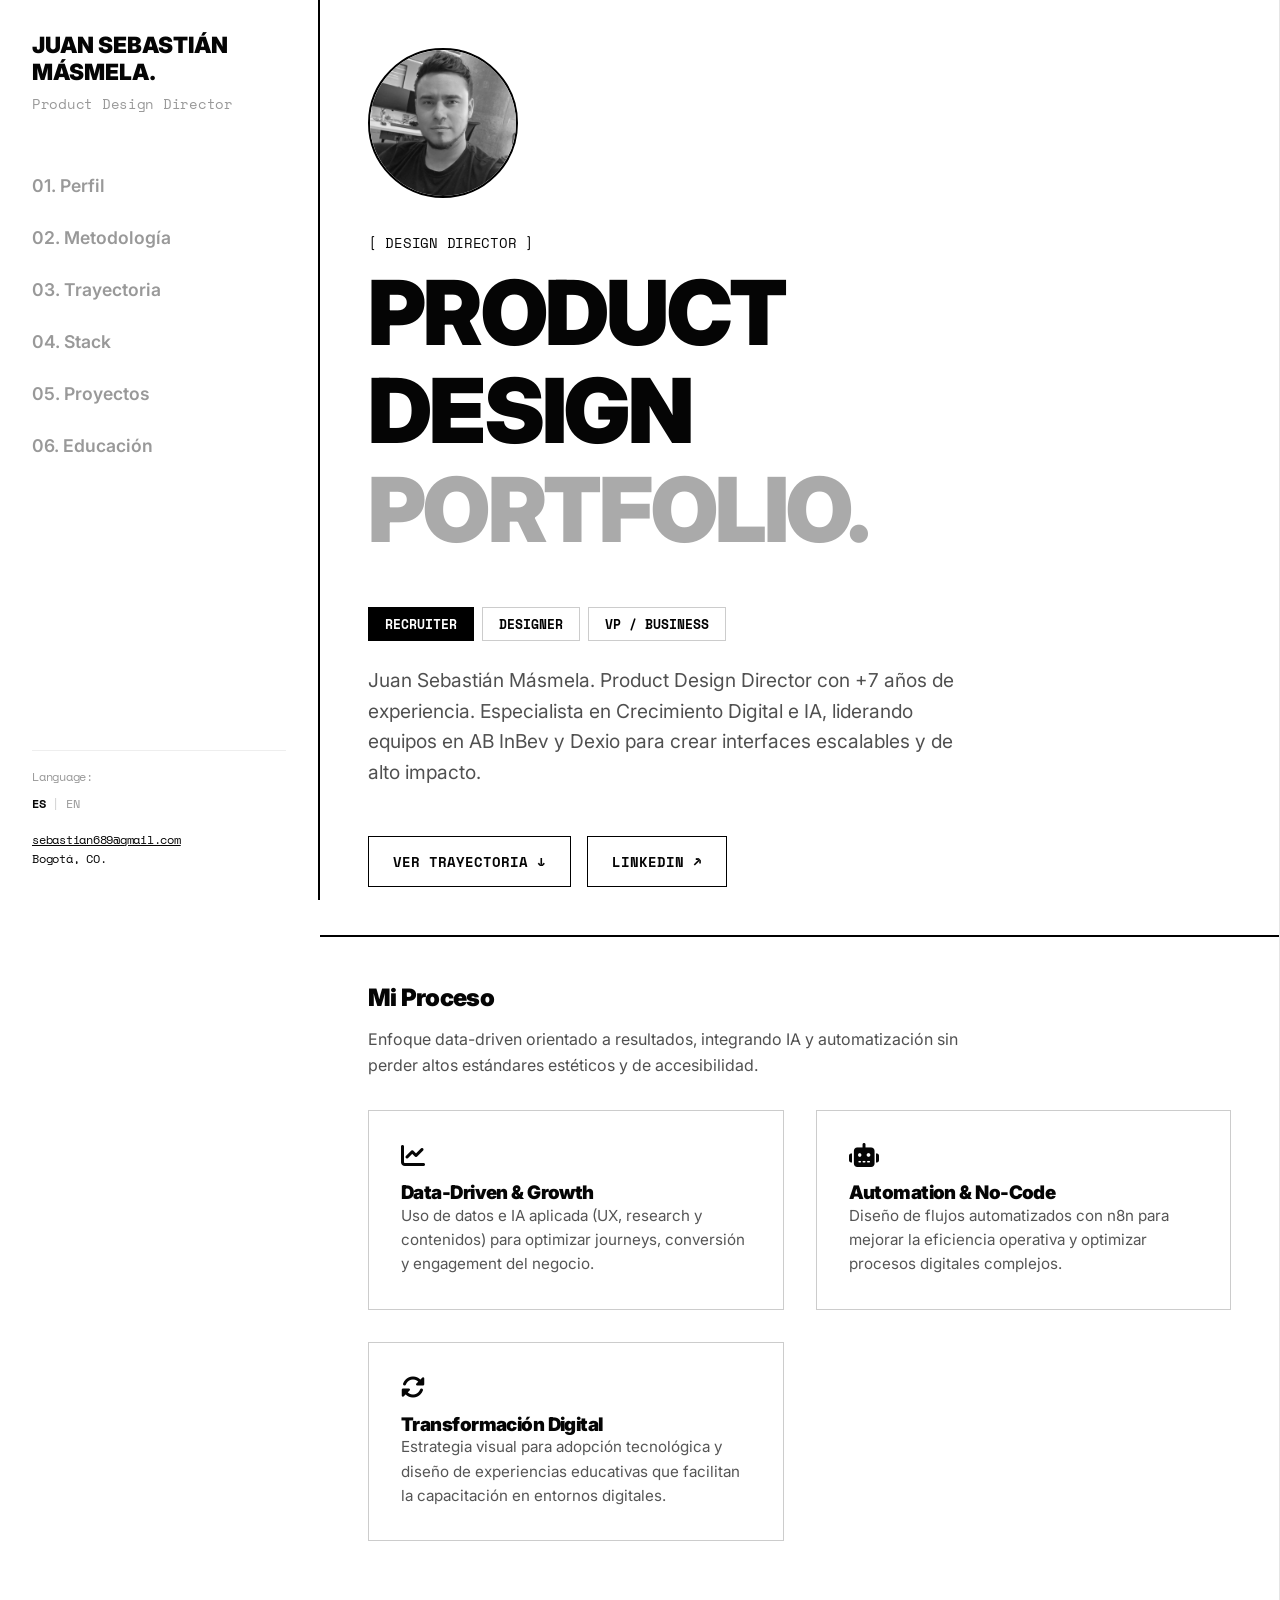
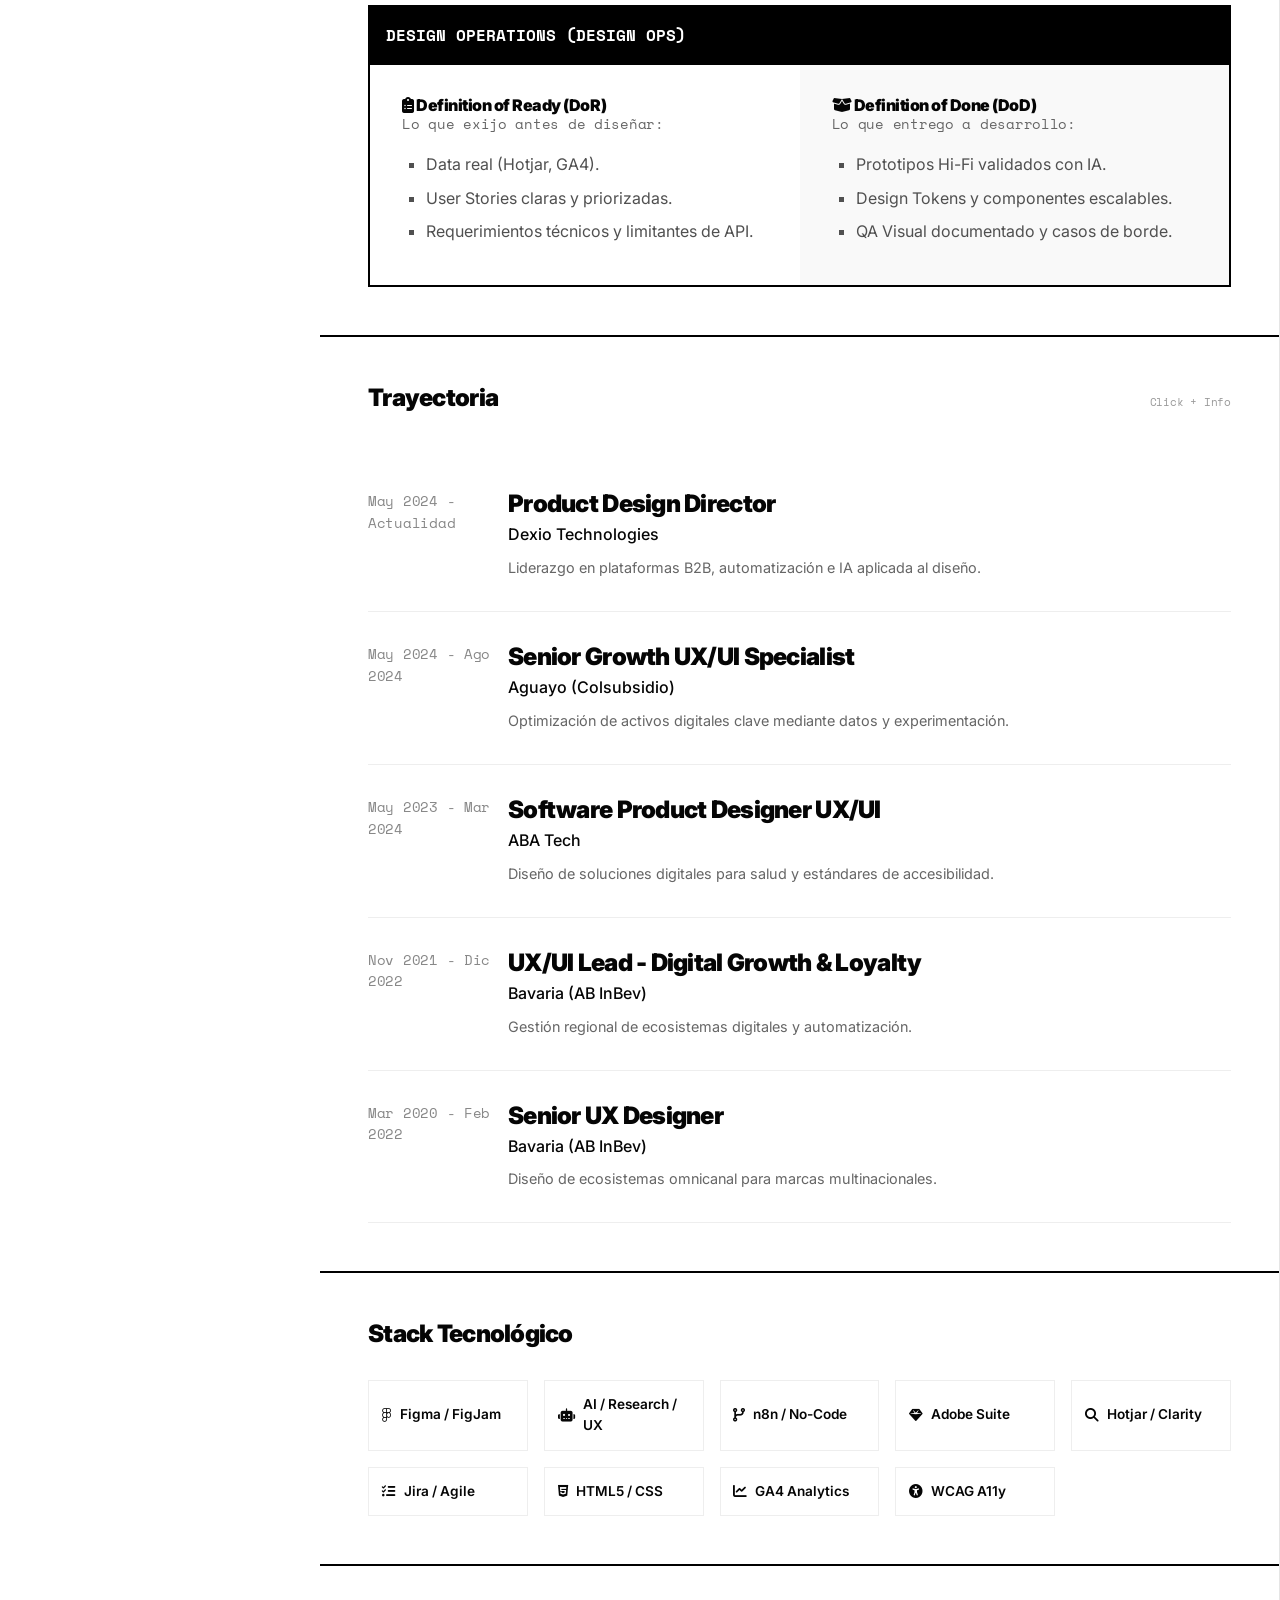
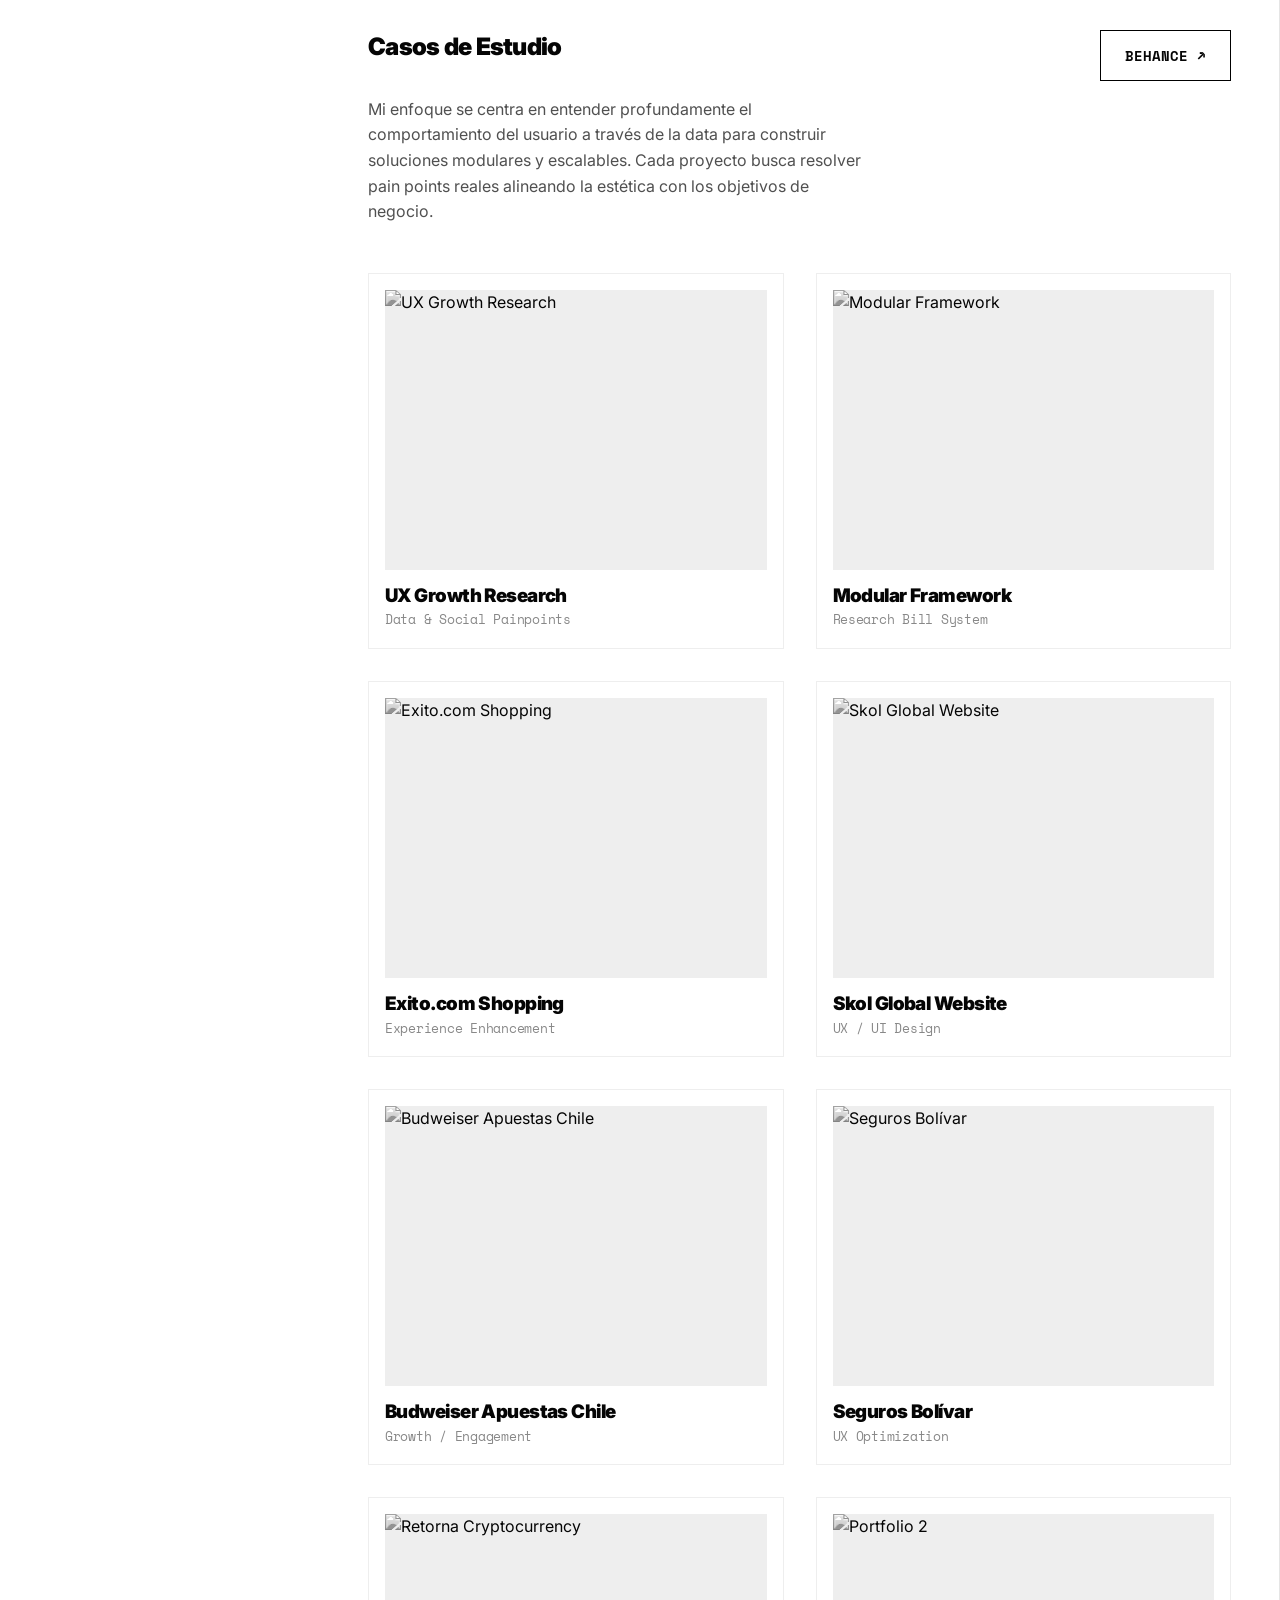
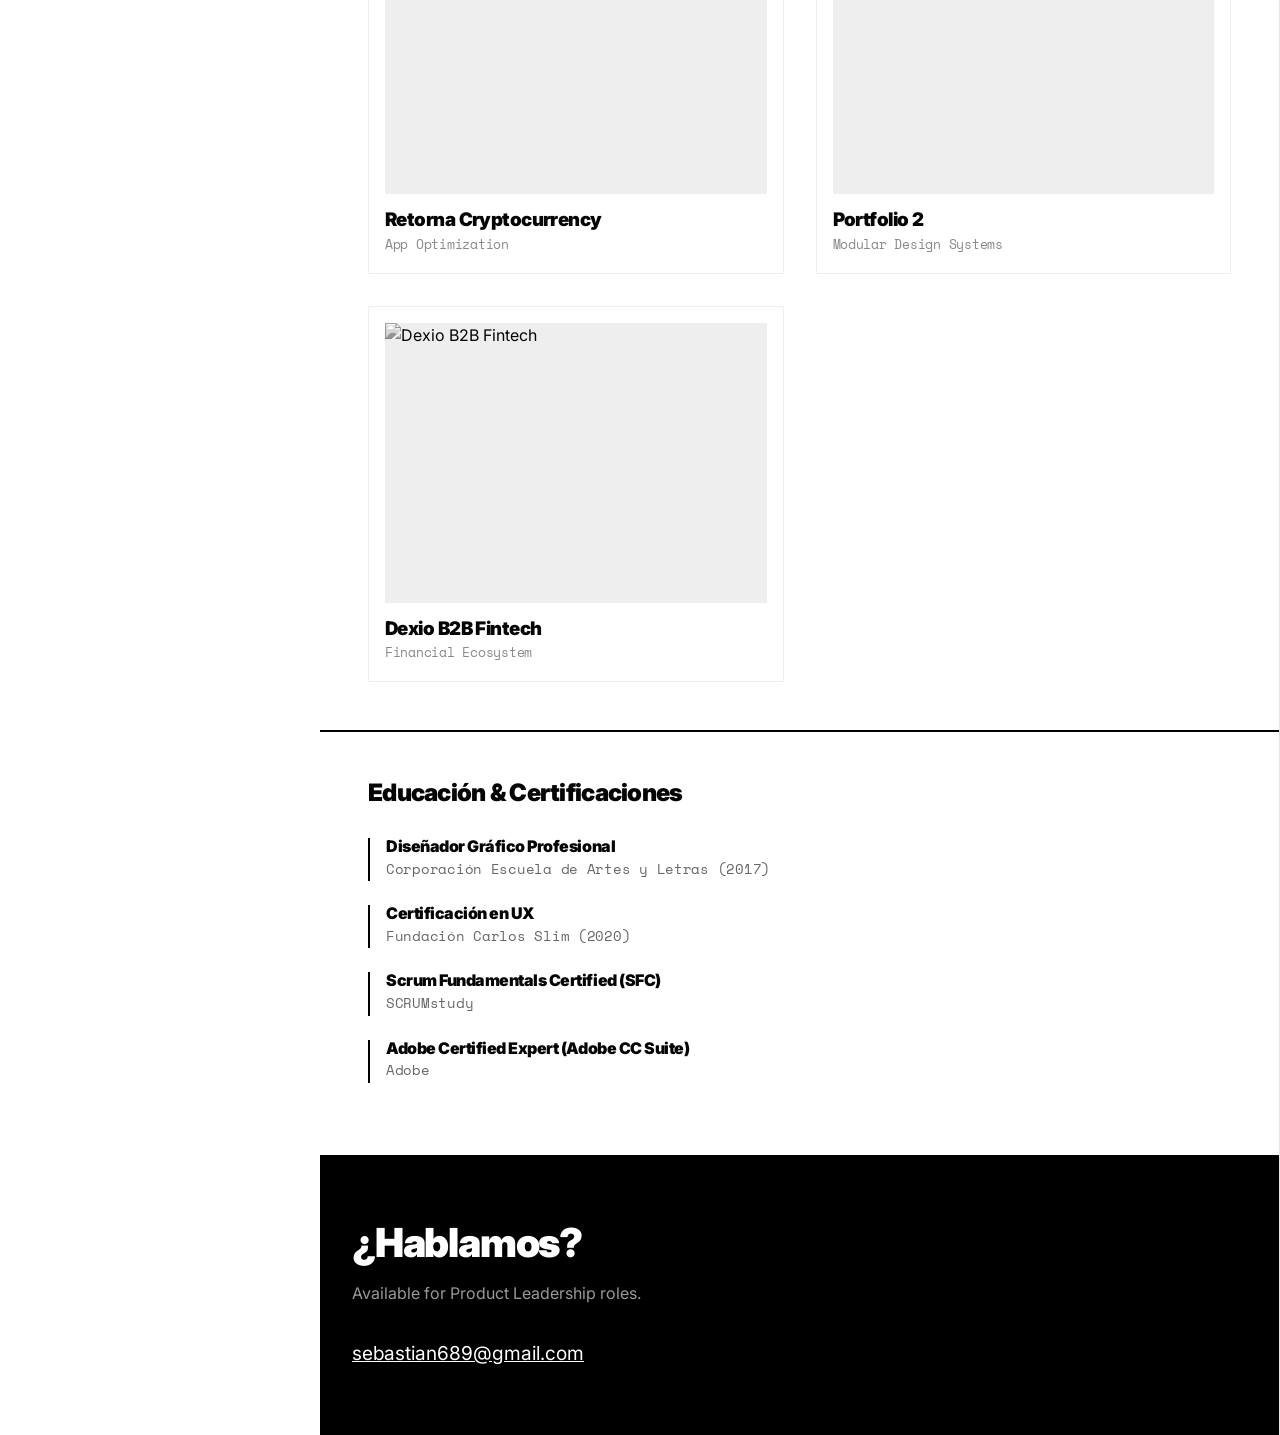
==== index.html @ 97e2de6c "Rename project 'AB InBev Global' to 'Portfolio 2'" ====
<!DOCTYPE html>
<html lang="es">
<head>
    <meta charset="UTF-8">
    <meta name="viewport" content="width=device-width, initial-scale=1.0">
    <title>Juan Sebastián Másmela | Product Design UX</title>
    <link href="https://fonts.googleapis.com/css2?family=Inter:wght@300;400;500;600;900&family=Space+Mono:wght@400;700&display=swap" rel="stylesheet">
    <link rel="stylesheet" href="https://cdnjs.cloudflare.com/ajax/libs/font-awesome/6.4.0/css/all.min.css">
    <style>
        /* =========================================
           DESIGN SYSTEM (SWISS / BRUTALIST)
           ========================================= */
        :root {
            --bg: #FFFFFF;
            --ink: #050505;
            --ink-light: #505050;
            --ink-muted: #999999;
            --border: 1px solid #E5E5E5;
            --border-heavy: 2px solid #000000;
            --highlight: #0000FF;
            --pad: 3rem;
            --header-height-mobile: 70px;
        }

        * { margin: 0; padding: 0; box-sizing: border-box; }
        html { scroll-behavior: smooth; font-size: 16px; }
        body { 
            background: var(--bg); 
            color: var(--ink); 
            font-family: 'Inter', sans-serif; 
            line-height: 1.6;
            overflow-x: hidden;
        }

        /* TIPOGRAFÍA */
        h1, h2, h3, h4 { font-weight: 900; letter-spacing: -0.03em; line-height: 1.1; color: var(--ink); }
        .mono { font-family: 'Space Mono', monospace; font-size: 0.85rem; letter-spacing: -0.02em; }
        .txt-huge { font-size: clamp(2.5rem, 7vw, 6rem); text-transform: uppercase; margin-bottom: 2rem; word-break: break-word; }
        .txt-lead { font-size: 1.2rem; font-weight: 400; color: var(--ink-light); max-width: 50ch; }
        a { text-decoration: none; color: inherit; transition: 0.2s; }

        /* LAYOUT */
        .layout { display: grid; grid-template-columns: 320px 1fr; min-height: 100vh; }

        /* MOBILE BAR */
        .mobile-bar {
            display: none;
            position: fixed; top: 0; left: 0; width: 100%; height: var(--header-height-mobile);
            background: var(--bg); border-bottom: var(--border-heavy);
            z-index: 800; padding: 0 1.5rem;
            align-items: center; justify-content: space-between;
        }
        .hamburger { font-size: 1.5rem; cursor: pointer; padding: 10px; }

        /* SIDEBAR */
        .sidebar {
            position: sticky; top: 0; height: 100vh;
            border-right: var(--border-heavy);
            padding: 2rem;
            display: flex; flex-direction: column; justify-content: space-between;
            background: var(--bg); z-index: 50;
            transition: transform 0.3s cubic-bezier(0.16, 1, 0.3, 1);
        }
        .nav-menu { display: flex; flex-direction: column; gap: 0.5rem; margin-top: 3rem; }
        .nav-link { 
            font-size: 1.1rem; font-weight: 600; color: var(--ink-muted); 
            padding: 0.5rem 0; display: flex; justify-content: space-between;
        }
        .nav-link:hover, .nav-link.active { color: var(--ink); transform: translateX(5px); }
        .nav-link.active::after { content: "●"; font-size: 0.8rem; color: var(--ink); }

        /* CONTENIDO PRINCIPAL */
        main { border-right: var(--border); position: relative; }
        section { padding: var(--pad); border-bottom: var(--border-heavy); scroll-margin-top: 2rem; }

        /* METHODOLOGY COMPONENTS */
        .method-grid { display: grid; grid-template-columns: repeat(auto-fit, minmax(300px, 1fr)); gap: 2rem; margin-top: 2rem; }
        .method-card { border: 1px solid #ccc; padding: 2rem; transition: 0.3s; position: relative; }
        .method-card:hover { border-color: black; background: #fafafa; }
        .method-icon { font-size: 1.5rem; margin-bottom: 1rem; color: var(--ink); }
        
        .specs-container { margin-top: 4rem; border: 2px solid black; }
        .specs-header { background: black; color: white; padding: 1rem; font-family: 'Space Mono'; font-weight: 700; text-transform: uppercase; }
        .specs-row { display: grid; grid-template-columns: 1fr 1fr; border-bottom: 1px solid black; }
        .specs-row:last-child { border-bottom: none; }
        .spec-col { padding: 2rem; }
        .spec-list li { margin-bottom: 0.5rem; list-style: square; margin-left: 1.5rem; color: var(--ink-light); }

        /* GENERAL COMPONENTS */
        .persona-control { display: flex; gap: 0.5rem; margin-bottom: 1.5rem; flex-wrap: wrap; }
        .p-btn {
            background: white; border: 1px solid #ccc; padding: 0.4rem 1rem;
            font-family: 'Space Mono', monospace; font-size: 0.8rem; cursor: pointer;
            transition: 0.2s; text-transform: uppercase; font-weight: 700;
        }
        .p-btn.active { background: black; color: white; border-color: black; }

        .job-row {
            display: grid; grid-template-columns: 140px 1fr auto;
            padding: 2rem 0; border-bottom: 1px solid #eee;
            cursor: pointer; transition: background 0.2s; align-items: start;
        }
        .job-row:hover { background: #f8f8f8; padding-left: 1rem; padding-right: 1rem; }
        .job-row h3 { font-size: 1.5rem; margin-bottom: 0.3rem; }
        .arrow-icon { opacity: 0; transform: translateX(-10px); transition: 0.3s; }
        .job-row:hover .arrow-icon { opacity: 1; transform: translateX(0); }

        /* MODAL */
        .modal-overlay {
            position: fixed; top: 0; left: 0; width: 100%; height: 100%;
            background: rgba(255,255,255,0.95); backdrop-filter: blur(5px);
            z-index: 2000; opacity: 0; pointer-events: none;
            transition: opacity 0.3s; display: flex; justify-content: center; align-items: center;
        }
        .modal-overlay.open { opacity: 1; pointer-events: all; }
        .modal-content {
            background: white; width: 90%; max-width: 750px;
            max-height: 85vh; overflow-y: auto;
            border: 2px solid black; box-shadow: 15px 15px 0px rgba(0,0,0,1);
            padding: 3rem; position: relative; transform: translateY(30px); transition: 0.3s;
        }
        .modal-overlay.open .modal-content { transform: translateY(0); }
        .close-modal {
            position: absolute; top: 1.5rem; right: 1.5rem;
            font-size: 1.5rem; cursor: pointer; width: 40px; height: 40px;
            display: flex; align-items: center; justify-content: center;
        }

        .grid-projects { display: grid; grid-template-columns: repeat(auto-fit, minmax(300px, 1fr)); gap: 2rem; }
        .project-card { border: 1px solid #eee; padding: 1rem; transition: 0.3s; display: block; }
        .project-card:hover { border-color: black; transform: translateY(-5px); box-shadow: 10px 10px 0 #f0f0f0; }
        .p-img { height: 280px; background: #eee; margin-bottom: 1rem; overflow: hidden; }
        .p-img img { width: 100%; height: 100%; object-fit: cover; filter: grayscale(100%); transition: 0.5s; }
        .project-card:hover img { filter: grayscale(0%); transform: scale(1.05); }

        .stack-grid { display: grid; grid-template-columns: repeat(auto-fill, minmax(140px, 1fr)); gap: 1rem; margin-top:2rem;}
        .stack-item { padding: 0.8rem; border: 1px solid #eee; font-size: 0.85rem; font-weight: 600; display:flex; align-items:center; gap:0.5rem; }

        .btn-link { 
            display: inline-block; border: 1px solid black; padding: 0.8rem 1.5rem; 
            font-family: 'Space Mono'; font-weight: 700; text-transform: uppercase; 
            margin-top: 1rem; font-size: 0.9rem;
        }
        .btn-link:hover { background: black; color: white; }

        .profile-img-container {
            width: 150px; height: 150px; 
            background: #eee; border-radius: 50%; 
            border: 2px solid black; overflow: hidden; margin-bottom: 2rem;
        }
        .profile-img-container img { width: 100%; height: 100%; object-fit: cover; filter: grayscale(100%); }

        @media (max-width: 900px) {
            .layout { grid-template-columns: 1fr; margin-top: var(--header-height-mobile); }
            .mobile-bar { display: flex; }
            .sidebar {
                position: fixed; top: var(--header-height-mobile); left: 0;
                width: 100%; height: calc(100vh - var(--header-height-mobile));
                border-right: none; transform: translateX(-100%);
                padding-bottom: 50px; overflow-y: auto;
            }
            .sidebar.active { transform: translateX(0); }
            section { padding: 2rem 1.5rem; }
            .job-row { grid-template-columns: 1fr; gap: 0.5rem; }
            .specs-row { grid-template-columns: 1fr; }
            .sidebar-logo-area { display: none; } 
        }
    </style>
</head>
<body>

<div id="modal-overlay" class="modal-overlay" onclick="app.closeModal(event)">
    <div class="modal-content" id="modal-content"></div>
</div>

<div class="mobile-bar">
    <a href="#" style="font-size:1.2rem; font-weight:900;">MÁSMELA.</a>
    <div class="hamburger" onclick="app.toggleMenu()">
        <i class="fas fa-bars" id="menu-icon"></i>
    </div>
</div>

<div class="layout">
    <aside class="sidebar" id="main-sidebar">
        <div>
            <div class="sidebar-logo-area">
                <a href="#" style="font-size:1.4rem; font-weight:900; display:block; line-height:1.2">JUAN SEBASTIÁN<br>MÁSMELA.</a>
                <span class="mono" style="color:var(--ink-muted); margin-top:0.5rem; display:block;">Product Design Director</span>
            </div>
            <nav class="nav-menu">
                <a href="#intro" class="nav-link" onclick="app.closeMenu()" data-key="nav_profile">01. Perfil</a>
                <a href="#methodology" class="nav-link" onclick="app.closeMenu()" data-key="nav_method">02. Metodología</a>
                <a href="#experience" class="nav-link" onclick="app.closeMenu()" data-key="nav_exp">03. Trayectoria</a>
                <a href="#stack" class="nav-link" onclick="app.closeMenu()" data-key="nav_stack">04. Stack</a>
                <a href="#projects" class="nav-link" onclick="app.closeMenu()" data-key="nav_work">05. Proyectos</a>
                <a href="#edu" class="nav-link" onclick="app.closeMenu()" data-key="nav_edu">06. Educación</a>
            </nav>
        </div>

        <div class="mono" style="font-size:0.75rem; margin-top: 2rem;">
            <div style="margin-bottom: 1rem; border-top: 1px solid #eee; padding-top: 1rem;">
                <span style="display:block; margin-bottom:0.5rem; color:var(--ink-muted)">Language:</span>
                <a href="javascript:void(0)" onclick="app.setLang('es')" id="btn-es" style="font-weight:700">ES</a> 
                <span style="color:#ccc">|</span> 
                <a href="javascript:void(0)" onclick="app.setLang('en')" id="btn-en" style="color:#999">EN</a>
            </div>
            <a href="mailto:sebastian689@gmail.com" style="text-decoration:underline;">sebastian689@gmail.com</a><br>
            Bogotá, CO.
        </div>
    </aside>

    <main>
        <section id="intro">
            <div class="profile-img-container">
                <img src="https://eva2080ai.github.io/Portafoliobotsebastian/foto.jpg" alt="Juan Masmela">
            </div>
            <span class="mono">[ DESIGN DIRECTOR ]</span>
            <h1 class="txt-huge" style="margin-top:0.5rem">
                Product<br>Design<br><span style="color:#AAA">Portfolio.</span>
            </h1>

            <div style="margin-top: 3rem;">
                <div class="persona-control">
                    <button class="p-btn active" onclick="app.setPersona('recruiter')" id="p-recruiter">Recruiter</button>
                    <button class="p-btn" onclick="app.setPersona('designer')" id="p-designer">Designer</button>
                    <button class="p-btn" onclick="app.setPersona('vp')" id="p-vp">VP / Business</button>
                </div>
                <p class="txt-lead" id="hero-bio" style="min-height: 100px;"></p>

                <div style="margin-top: 2rem; display:flex; gap:1rem; flex-wrap: wrap;">
                    <a href="#experience" class="btn-link" data-key="btn_cv">Ver Trayectoria ↓</a>
                    <a href="https://www.linkedin.com/in/masmela" target="_blank" class="btn-link">LinkedIn ↗</a>
                </div>
            </div>
        </section>

        <section id="methodology">
            <h2 data-key="title_method">Mi Proceso</h2>
            <p class="txt-lead" style="margin-top:1rem; font-size:1rem; max-width:60ch;" data-key="desc_method"></p>

            <div class="method-grid" id="method-cards"></div>

            <div class="specs-container">
                <div class="specs-header">Design Operations (Design Ops)</div>
                <div class="specs-row">
                    <div class="spec-col">
                        <h4><i class="fas fa-clipboard-list"></i> Definition of Ready (DoR)</h4>
                        <p class="mono" style="margin-bottom:1rem; color:#666;" data-key="dor_desc"></p>
                        <ul class="spec-list" id="dor-list"></ul>
                    </div>
                    <div class="spec-col" style="background:#f9f9f9">
                        <h4><i class="fas fa-box-open"></i> Definition of Done (DoD)</h4>
                        <p class="mono" style="margin-bottom:1rem; color:#666;" data-key="dod_desc"></p>
                        <ul class="spec-list" id="dod-list"></ul>
                    </div>
                </div>
            </div>
        </section>

        <section id="experience">
            <div style="display:flex; justify-content:space-between; align-items:end; margin-bottom:3rem;">
                <h2 data-key="title_exp">Trayectoria</h2>
                <span class="mono" style="color:var(--ink-muted); font-size:0.7rem;">Click + Info</span>
            </div>
            <div id="job-list"></div>
        </section>

        <section id="stack">
            <h2 data-key="title_stack">Stack Tecnológico</h2>
            <div class="stack-grid">
                <div class="stack-item"><i class="fab fa-figma"></i> Figma / FigJam</div>
                <div class="stack-item"><i class="fas fa-robot"></i> AI / Research / UX</div>
                <div class="stack-item"><i class="fas fa-code-branch"></i> n8n / No-Code</div>
                <div class="stack-item"><i class="fas fa-gem"></i> Adobe Suite</div>
                <div class="stack-item"><i class="fas fa-search"></i> Hotjar / Clarity</div>
                <div class="stack-item"><i class="fas fa-tasks"></i> Jira / Agile</div>
                <div class="stack-item"><i class="fab fa-html5"></i> HTML5 / CSS</div>
                <div class="stack-item"><i class="fas fa-chart-line"></i> GA4 Analytics</div>
                <div class="stack-item"><i class="fas fa-universal-access"></i> WCAG A11y</div>
            </div>
        </section>

        <section id="projects">
            <div style="display:flex; justify-content:space-between; align-items:center; margin-bottom:1rem;">
                <h2 data-key="title_proj">Casos de Estudio</h2>
                <a href="https://behance.net/masmela" target="_blank" class="btn-link">Behance ↗</a>
            </div>
            <p class="txt-lead" style="margin-bottom: 3rem; font-size: 1rem;" data-key="desc_proj"></p>
            <div class="grid-projects" id="projects-grid"></div>
        </section>

        <section id="edu">
            <h2 style="margin-bottom:2rem;" data-key="title_edu">Educación</h2>
            <div id="edu-list"></div>
        </section>

        <section style="background: black; color: white; padding: 4rem 2rem;">
            <h2 style="color:white; font-size:2.5rem; margin-bottom:1rem;">¿Hablamos?</h2>
            <p style="color:#999; margin-bottom:2rem;">Available for Product Leadership roles.</p>
            <a href="mailto:sebastian689@gmail.com" style="color:white; font-size:1.2rem; text-decoration:underline; word-break: break-all;">sebastian689@gmail.com</a>
        </section>
    </main>
</div>

<script>
/* URL BASE PARA TUS IMÁGENES: Solo sube tus archivos al repo con estos nombres */
const BASE_URL = "https://eva2080ai.github.io/Portafoliobotsebastian/";

const DATA = {
    lang: 'es',
    persona: 'recruiter',
    ui: {
        nav_profile: { es: "01. Perfil", en: "01. Profile" },
        nav_method: { es: "02. Metodología", en: "02. Methodology" },
        nav_exp: { es: "03. Trayectoria", en: "03. Experience" },
        nav_stack: { es: "04. Stack", en: "04. Stack" },
        nav_work: { es: "05. Proyectos", en: "05. Work" },
        nav_edu: { es: "06. Educación", en: "06. Education" },
        btn_cv: { es: "Ver Trayectoria ↓", en: "View Experience ↓" },
        title_method: { es: "Mi Proceso", en: "My Process" },
        desc_method: { es: "Enfoque data-driven orientado a resultados, integrando IA y automatización sin perder altos estándares estéticos y de accesibilidad.", en: "Data-driven and results-oriented approach, integrating AI and automation while maintaining high aesthetic and accessibility standards." },
        dor_desc: { es: "Lo que exijo antes de diseñar:", en: "What I need before designing:" },
        dod_desc: { es: "Lo que entrego a desarrollo:", en: "What I deliver to dev:" },
        title_exp: { es: "Trayectoria", en: "Experience" },
        title_stack: { es: "Stack Tecnológico", en: "Tech Stack" },
        title_proj: { es: "Casos de Estudio", en: "Case Studies" },
        desc_proj: { 
            es: "Mi enfoque se centra en entender profundamente el comportamiento del usuario a través de la data para construir soluciones modulares y escalables. Cada proyecto busca resolver pain points reales alineando la estética con los objetivos de negocio.",
            en: "My approach focuses on deeply understanding user behavior through data to build modular and scalable solutions. Each project aims to solve real pain points by aligning aesthetics with business goals."
        },
        title_edu: { es: "Educación & Certificaciones", en: "Education & Certs" }
    },
    personas: {
        recruiter: {
            es: "Juan Sebastián Másmela. Product Design Director con +7 años de experiencia. Especialista en Crecimiento Digital e IA, liderando equipos en AB InBev y Dexio para crear interfaces escalables y de alto impacto.",
            en: "Juan Sebastián Másmela. Product Design Director with 7+ years of experience. Specialist in Digital Growth and AI, leading teams at AB InBev and Dexio to create scalable and high-impact interfaces."
        },
        designer: {
            es: "Obsesionado con los Design Systems, la accesibilidad (WCAG) y la automatización con n8n. Mi enfoque une investigación de datos con IA para optimizar procesos creativos y técnicos.",
            en: "Obsessed with Design Systems, accessibility (WCAG), and automation with n8n. My approach bridges data research with AI to optimize creative and technical workflows."
        },
        vp: {
            es: "Estratega digital enfocado en ROI y eficiencia operativa. Utilizo UX/UI y automatización para reducir costos, mejorar el LTV y acelerar la transformación digital en mercados B2C y B2B.",
            en: "Digital strategist focused on ROI and operational efficiency. I leverage UX/UI and automation to reduce costs, improve LTV, and accelerate digital transformation in B2C and B2B markets."
        }
    },
    methods: [
        {
            title: "Data-Driven & Growth",
            icon: "fas fa-chart-line",
            text: { es: "Uso de datos e IA aplicada (UX, research y contenidos) para optimizar journeys, conversión y engagement del negocio.", en: "Using data and applied AI (UX, research, and content) to optimize journeys, conversion, and business engagement." }
        },
        {
            title: "Automation & No-Code",
            icon: "fas fa-robot",
            text: { es: "Diseño de flujos automatizados con n8n para mejorar la eficiencia operativa y optimizar procesos digitales complejos.", en: "Design of automated workflows with n8n to improve operational efficiency and optimize complex digital processes." }
        },
        {
            title: "Transformación Digital",
            icon: "fas fa-sync-alt",
            text: { es: "Estrategia visual para adopción tecnológica y diseño de experiencias educativas que facilitan la capacitación en entornos digitales.", en: "Visual strategy for technology adoption and design of educational experiences that facilitate training in digital environments." }
        }
    ],
    designOps: {
        dor: {
            es: ["Data real (Hotjar, GA4).", "User Stories claras y priorizadas.", "Requerimientos técnicos y limitantes de API."],
            en: ["Real data (Hotjar, GA4).", "Clear and prioritized User Stories.", "Technical requirements and API constraints."]
        },
        dod: {
            es: ["Prototipos Hi-Fi validados con IA.", "Design Tokens y componentes escalables.", "QA Visual documentado y casos de borde."],
            en: ["AI-validated Hi-Fi prototypes.", "Design Tokens and scalable components.", "Documented Visual QA and edge cases."]
        }
    },
    jobs: [
        {
            id: 1, period: "May 2024 - Actualidad",
            role: { es: "Product Design Director", en: "Product Design Director" },
            company: "Dexio Technologies",
            desc: { es: "Liderazgo en plataformas B2B, automatización e IA aplicada al diseño.", en: "Leadership in B2B platforms, automation, and AI applied to design." },
            details: { 
                es: ["Lidero el diseño de plataformas B2B con enfoque en cuentas corporativas y flujos transaccionales.", "Dirección del diseño de interfaces KYB y back-office, mejorando eficiencia operativa.", "Integración de automatización e IA en procesos de diseño y validación de productos."], 
                en: ["Leading B2B platform design focusing on corporate accounts and transactional flows.", "Direction of KYB and back-office interface design, improving operational efficiency.", "Integration of automation and AI into design processes and product validation."] 
            }
        },
        {
            id: 2, period: "May 2024 - Ago 2024",
            role: { es: "Senior Growth UX/UI Specialist", en: "Senior Growth UX/UI Specialist" },
            company: "Aguayo (Colsubsidio)",
            desc: { es: "Optimización de activos digitales clave mediante datos y experimentación.", en: "Optimization of key digital assets through data and experimentation." },
            details: { 
                es: ["Optimicé UX/UI de colsubsidio.com, Teatro y Hoteles Colsubsidio.", "Mejoré el engagement y las tasas de conversión mediante análisis de datos.", "Alineación de estrategias digitales con objetivos comerciales estratégicos."], 
                en: ["Optimized UX/UI for colsubsidio.com, Theater, and Hotels.", "Improved engagement and conversion rates through data analysis.", "Alignment of digital strategies with strategic business goals."] 
            }
        },
        {
            id: 3, period: "May 2023 - Mar 2024",
            role: { es: "Software Product Designer UX/UI", en: "Software Product Designer UX/UI" },
            company: "ABA Tech",
            desc: { es: "Diseño de soluciones digitales para salud y estándares de accesibilidad.", en: "Design of digital solutions for healthcare and accessibility standards." },
            details: { 
                es: ["Diseño de soluciones centradas en el usuario para productos de salud y ABA.", "Investigación con usuarios y pruebas de usabilidad para iteraciones constantes.", "Creación de wireframes y prototipos alineados con accesibilidad y branding."], 
                en: ["User-centered solution design for healthcare and ABA products.", "User research and usability testing for constant iterations.", "Creation of wireframes and prototypes aligned with accessibility and branding."] 
            }
        },
        {
            id: 4, period: "Nov 2021 - Dic 2022",
            role: { es: "UX/UI Lead - Digital Growth & Loyalty", en: "UX/UI Lead - Digital Growth & Loyalty" },
            company: "Bavaria (AB InBev)",
            desc: { es: "Gestión regional de ecosistemas digitales y automatización.", en: "Regional management of digital ecosystems and automation." },
            details: { 
                es: ["Liderazgo UX/UI para marcas globales como Budweiser, Corona y Stella Artois.", "Creación de ecosistemas modulares para optimizar costos de implementación.", "Aplicación de data y automatización para el crecimiento digital regional."], 
                en: ["UX/UI leadership for global brands like Budweiser, Corona, and Stella Artois.", "Modular ecosystem design to optimize implementation costs.", "Application of data and automation for regional digital growth."] 
            }
        },
        {
            id: 5, period: "Mar 2020 - Feb 2022",
            role: { es: "Senior UX Designer", en: "Senior UX Designer" },
            company: "Bavaria (AB InBev)",
            desc: { es: "Diseño de ecosistemas omnicanal para marcas multinacionales.", en: "Omnichannel ecosystem design for multinational brands." },
            details: { 
                es: ["Diseño de ecosistemas digitales end-to-end para más de 18 marcas internacionales.", "Optimización de journeys y experiencias omnicanal de alto estándar."], 
                en: ["End-to-end digital ecosystem design for 18+ international beer brands.", "Optimization of journeys and high-standard omnichannel experiences."] 
            }
        }
    ],
    projects: [
        { title: "UX Growth Research", tags: "Data & Social Painpoints", img: BASE_URL + "p1.jpg" },
        { title: "Modular Framework", tags: "Research Bill System", img: BASE_URL + "p2.jpg" },
        { title: "Exito.com Shopping", tags: "Experience Enhancement", img: BASE_URL + "p3.jpg" },
        { title: "Skol Global Website", tags: "UX / UI Design", img: BASE_URL + "p4.jpg" },
        { title: "Budweiser Apuestas Chile", tags: "Growth / Engagement", img: BASE_URL + "p5.jpg" },
        { title: "Seguros Bolívar", tags: "UX Optimization", img: BASE_URL + "p6.jpg" },
        { title: "Retorna Cryptocurrency", tags: "App Optimization", img: BASE_URL + "p7.jpg" },
        { title: "Portfolio 2", tags: "Modular Design Systems", img: BASE_URL + "p8.jpg" },
        { title: "Dexio B2B Fintech", tags: "Financial Ecosystem", img: BASE_URL + "p9.jpg" }
    ],
    education: [
        { title: { es: "Diseñador Gráfico Profesional", en: "Professional Graphic Designer" }, school: "Corporación Escuela de Artes y Letras (2017)" },
        { title: { es: "Certificación en UX", en: "UX Certification" }, school: "Fundación Carlos Slim (2020)" },
        { title: "Scrum Fundamentals Certified (SFC)", school: "SCRUMstudy" },
        { title: "Adobe Certified Expert (Adobe CC Suite)", school: "Adobe" }
    ]
};

const app = {
    init: () => { app.renderAll(); },
    toggleMenu: () => {
        const sidebar = document.getElementById('main-sidebar');
        const icon = document.getElementById('menu-icon');
        sidebar.classList.toggle('active');
        icon.classList.toggle('fa-bars'); icon.classList.toggle('fa-times');
    },
    closeMenu: () => {
        if(window.innerWidth <= 900) {
            document.getElementById('main-sidebar').classList.remove('active');
            document.getElementById('menu-icon').classList.replace('fa-times', 'fa-bars');
        }
    },
    setLang: (l) => {
        DATA.lang = l;
        document.getElementById('btn-es').style.color = l==='es' ? 'black' : '#999';
        document.getElementById('btn-en').style.color = l==='en' ? 'black' : '#999';
        app.renderAll();
    },
    setPersona: (p) => {
        DATA.persona = p;
        document.querySelectorAll('.p-btn').forEach(btn => btn.classList.remove('active'));
        document.getElementById(`p-${p}`).classList.add('active');
        app.renderBio();
    },
    renderBio: () => {
        document.getElementById('hero-bio').innerHTML = DATA.personas[DATA.persona][DATA.lang];
    },
    renderMethods: () => {
        document.getElementById('method-cards').innerHTML = DATA.methods.map(m => `
            <div class="method-card">
                <i class="${m.icon} method-icon"></i>
                <h3>${m.title}</h3>
                <p style="font-size:0.95rem; color:#555">${m.text[DATA.lang]}</p>
            </div>
        `).join('');
        document.getElementById('dor-list').innerHTML = DATA.designOps.dor[DATA.lang].map(li => `<li>${li}</li>`).join('');
        document.getElementById('dod-list').innerHTML = DATA.designOps.dod[DATA.lang].map(li => `<li>${li}</li>`).join('');
    },
    renderExperience: () => {
        document.getElementById('job-list').innerHTML = DATA.jobs.map(job => `
            <div class="job-row" onclick="app.openModal(${job.id})">
                <span class="mono" style="color:#888;">${job.period}</span>
                <div>
                    <h3>${job.role[DATA.lang]}</h3>
                    <span style="font-weight:500;">${job.company}</span>
                    <p style="font-size:0.9rem; color:#666; margin-top:0.5rem">${job.desc[DATA.lang]}</p>
                </div>
                <i class="fas fa-arrow-right arrow-icon"></i>
            </div>
        `).join('');
    },
    renderProjects: () => {
        document.getElementById('projects-grid').innerHTML = DATA.projects.map(p => `
            <a href="https://behance.net/masmela" target="_blank" class="project-card">
                <div class="p-img"><img src="${p.img}" alt="${p.title}"></div>
                <h3>${p.title}</h3>
                <span class="mono" style="color:#888; font-size:0.8rem">${p.tags}</span>
            </a>
        `).join('');
    },
    renderEducation: () => {
        document.getElementById('edu-list').innerHTML = DATA.education.map(e => {
            const title = typeof e.title === 'object' ? e.title[DATA.lang] : e.title;
            return `<div style="border-left:2px solid black; padding-left:1rem; margin-bottom:1.5rem;"><h4>${title}</h4><span class="mono" style="color:#666">${e.school}</span></div>`;
        }).join('');
    },
    renderAll: () => {
        document.querySelectorAll('[data-key]').forEach(el => {
            if(DATA.ui[el.dataset.key]) el.innerText = DATA.ui[el.dataset.key][DATA.lang];
        });
        app.renderBio(); app.renderMethods(); app.renderExperience(); app.renderProjects(); app.renderEducation();
    },
    openModal: (id) => {
        const job = DATA.jobs.find(j => j.id === id);
        const content = document.getElementById('modal-content');
        content.innerHTML = `
            <div class="close-modal" onclick="app.closeModal(event)">&times;</div>
            <span class="mono" style="background:black; color:white; padding:2px 8px;">${job.period}</span>
            <h2 style="font-size:2rem; margin-top:1rem;">${job.role[DATA.lang]}</h2>
            <h3 style="color:#666; margin-bottom:2rem; border-bottom:1px solid #eee; padding-bottom:1rem;">${job.company}</h3>
            <ul style="list-style:none;">
                ${job.details[DATA.lang].map(d => `<li style="margin-bottom:1rem; display:flex; gap:1rem;"><i class="fas fa-check" style="margin-top:6px; font-size:0.8rem;"></i><span>${d}</span></li>`).join('')}
            </ul>
        `;
        document.getElementById('modal-overlay').classList.add('open');
        document.body.style.overflow = 'hidden'; 
    },
    closeModal: (e) => {
        if (e.target.id === 'modal-overlay' || e.target.classList.contains('close-modal')) {
            document.getElementById('modal-overlay').classList.remove('open');
            document.body.style.overflow = 'auto';
        }
    }
};

document.addEventListener('DOMContentLoaded', app.init);
</script>
</body>
</html>
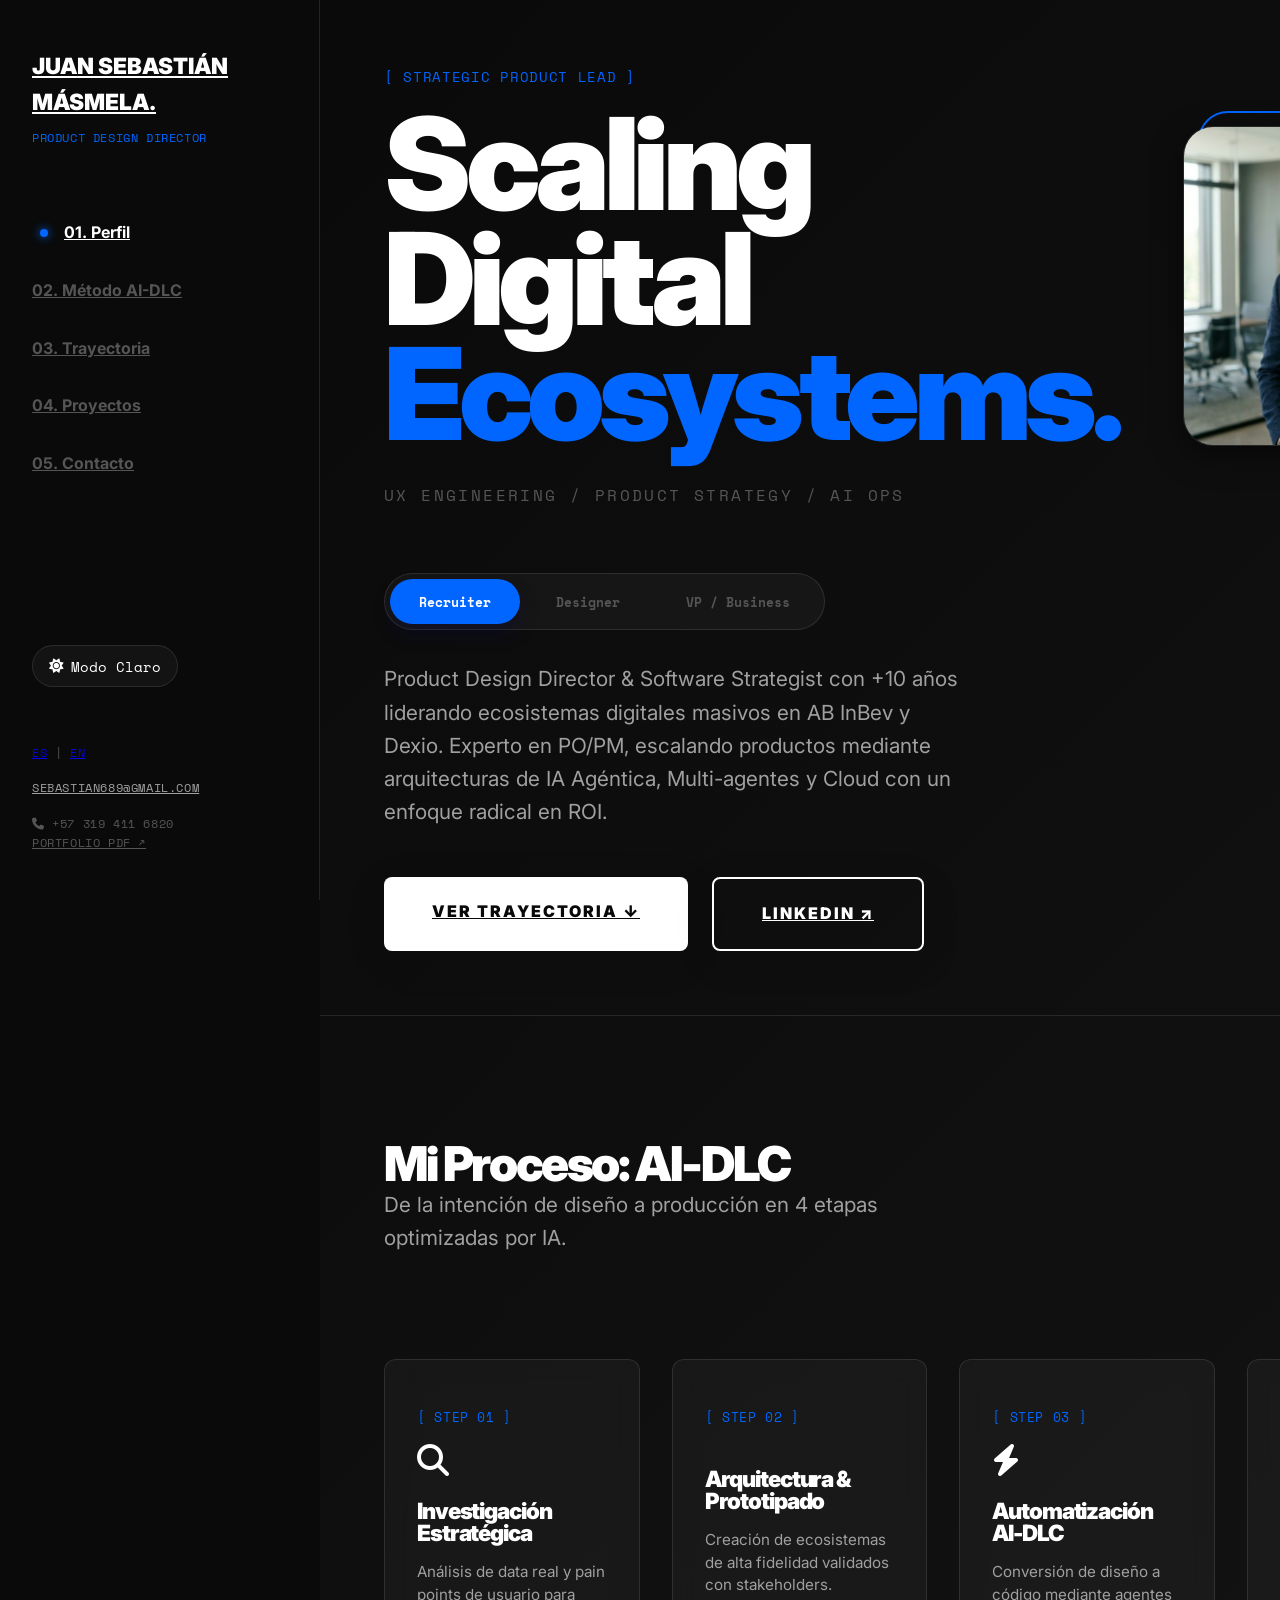
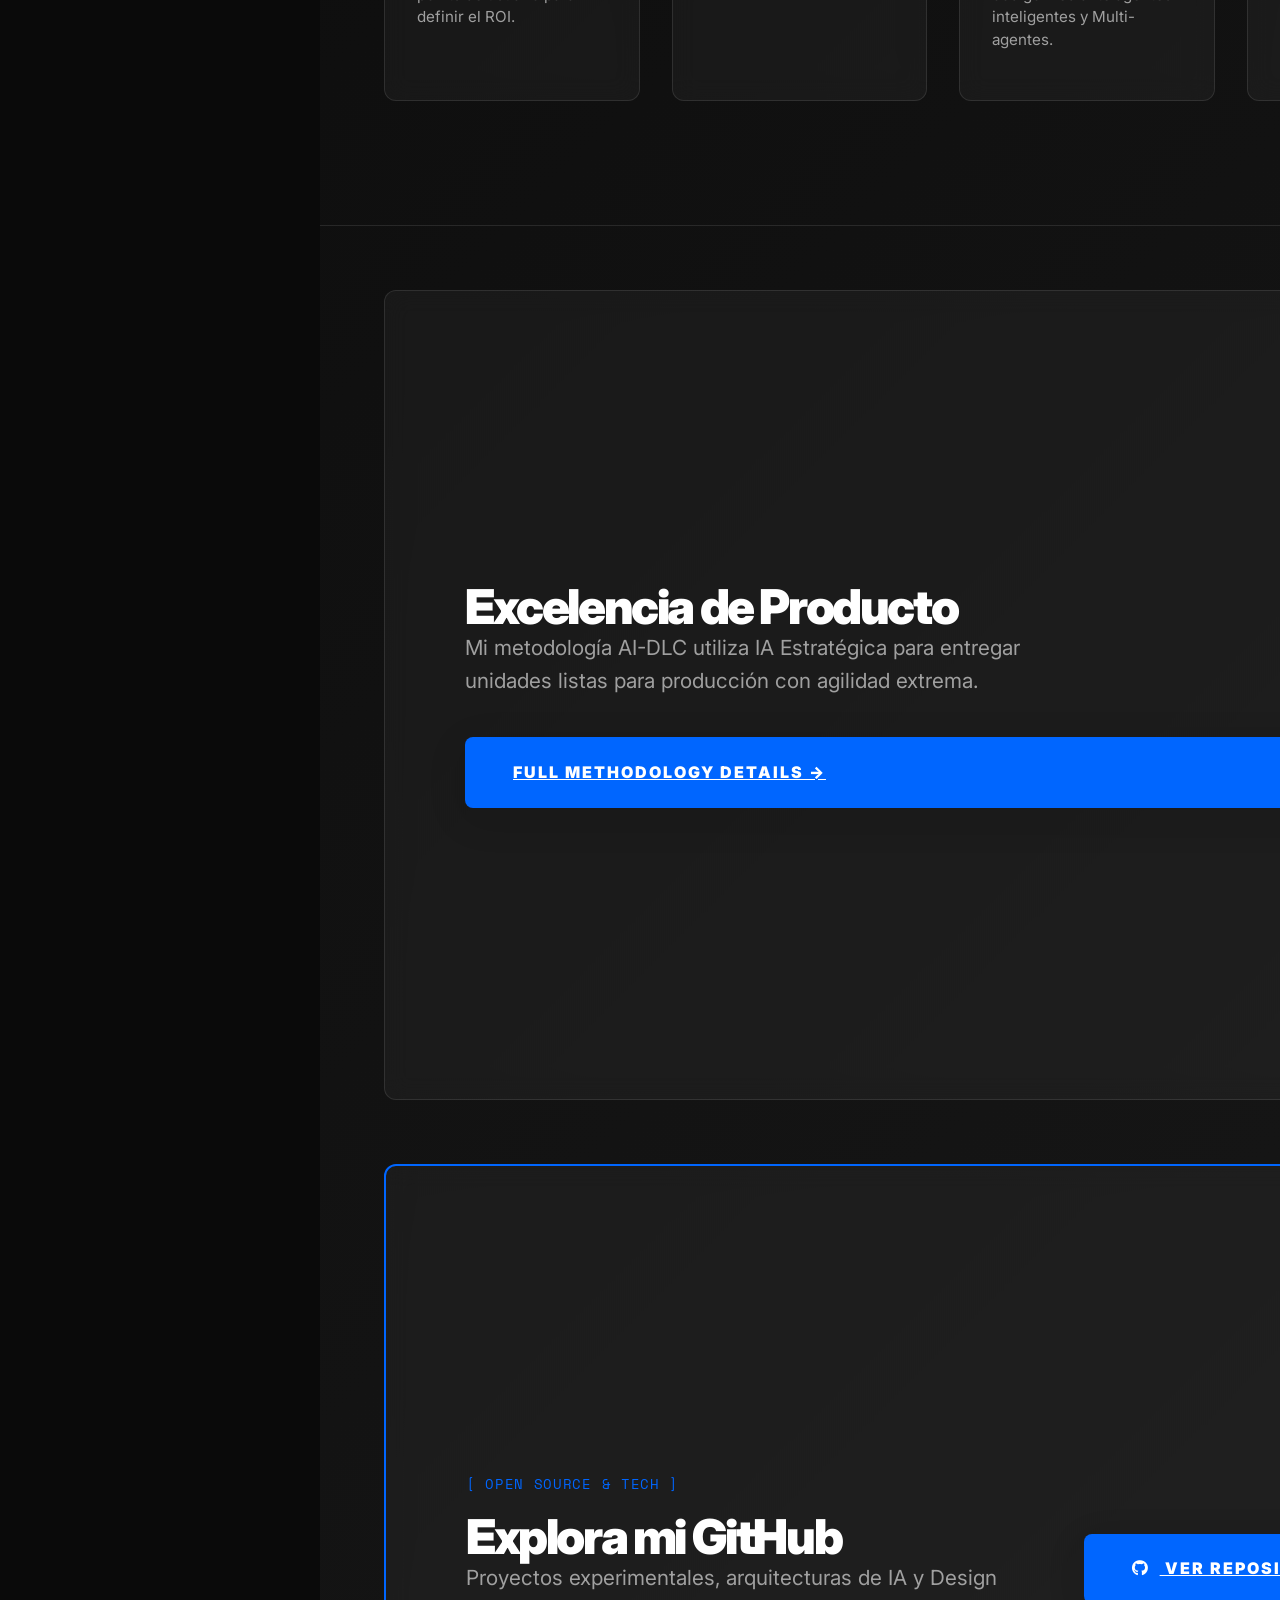
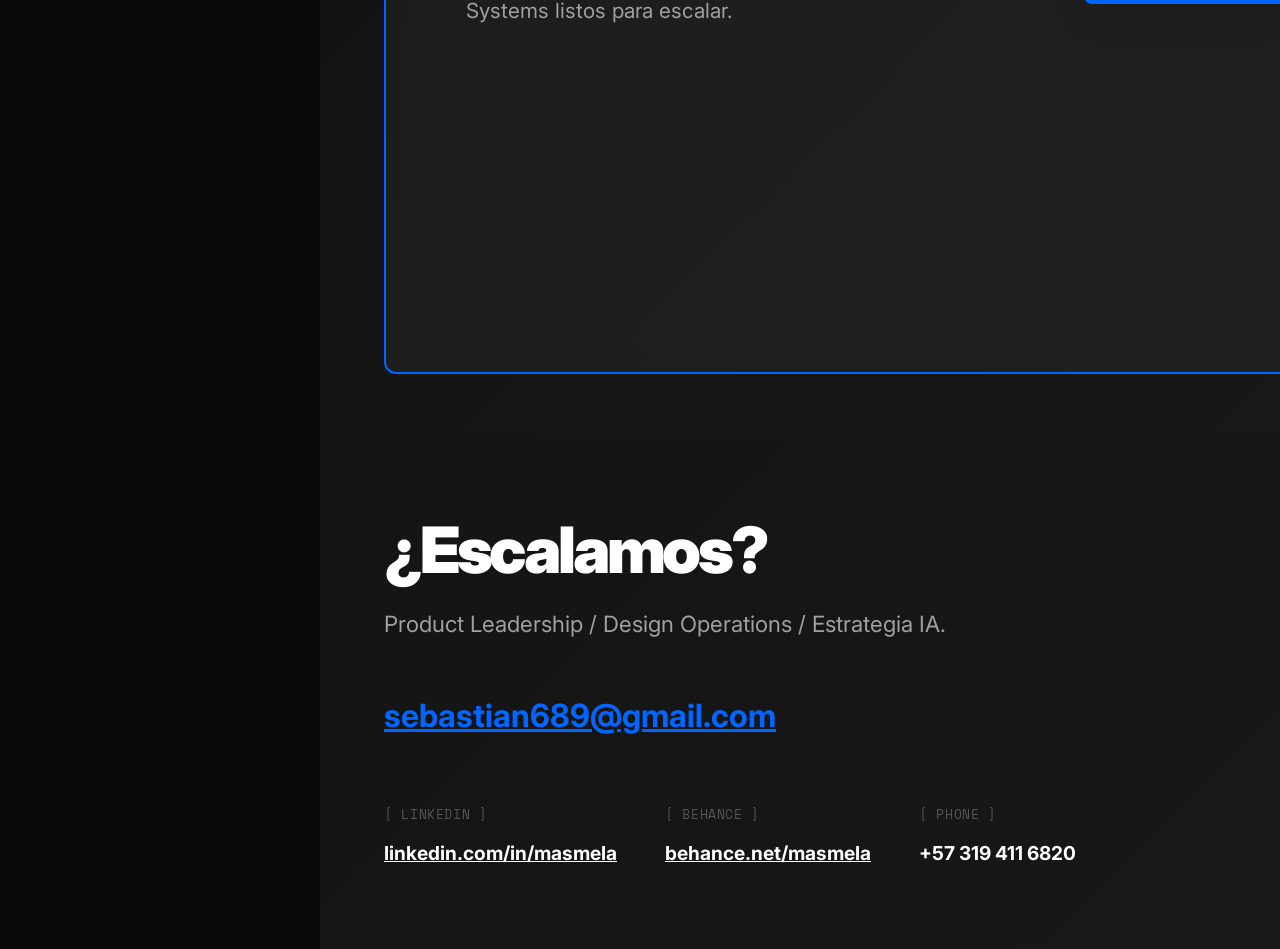
==== commit 52cca5a5: "feat: expert portfolio polish, technical expansion, and profile picture" ====
--- a/index.html
+++ b/index.html
@@ -3,169 +3,10 @@
 <head>
     <meta charset="UTF-8">
     <meta name="viewport" content="width=device-width, initial-scale=1.0">
-    <title>Juan Sebastián Másmela | Product Design UX</title>
-    <link href="https://fonts.googleapis.com/css2?family=Inter:wght@300;400;500;600;900&family=Space+Mono:wght@400;700&display=swap" rel="stylesheet">
+    <title>Juan Sebastián Másmela | Product Design Director</title>
+    <link href="https://fonts.googleapis.com/css2?family=Inter:wght@400;700;900&family=Space+Mono:wght@400;700&display=swap" rel="stylesheet">
     <link rel="stylesheet" href="https://cdnjs.cloudflare.com/ajax/libs/font-awesome/6.4.0/css/all.min.css">
-    <style>
-        /* =========================================
-           DESIGN SYSTEM (SWISS / BRUTALIST)
-           ========================================= */
-        :root {
-            --bg: #FFFFFF;
-            --ink: #050505;
-            --ink-light: #505050;
-            --ink-muted: #999999;
-            --border: 1px solid #E5E5E5;
-            --border-heavy: 2px solid #000000;
-            --highlight: #0000FF;
-            --pad: 3rem;
-            --header-height-mobile: 70px;
-        }
-
-        * { margin: 0; padding: 0; box-sizing: border-box; }
-        html { scroll-behavior: smooth; font-size: 16px; }
-        body { 
-            background: var(--bg); 
-            color: var(--ink); 
-            font-family: 'Inter', sans-serif; 
-            line-height: 1.6;
-            overflow-x: hidden;
-        }
-
-        /* TIPOGRAFÍA */
-        h1, h2, h3, h4 { font-weight: 900; letter-spacing: -0.03em; line-height: 1.1; color: var(--ink); }
-        .mono { font-family: 'Space Mono', monospace; font-size: 0.85rem; letter-spacing: -0.02em; }
-        .txt-huge { font-size: clamp(2.5rem, 7vw, 6rem); text-transform: uppercase; margin-bottom: 2rem; word-break: break-word; }
-        .txt-lead { font-size: 1.2rem; font-weight: 400; color: var(--ink-light); max-width: 50ch; }
-        a { text-decoration: none; color: inherit; transition: 0.2s; }
-
-        /* LAYOUT */
-        .layout { display: grid; grid-template-columns: 320px 1fr; min-height: 100vh; }
-
-        /* MOBILE BAR */
-        .mobile-bar {
-            display: none;
-            position: fixed; top: 0; left: 0; width: 100%; height: var(--header-height-mobile);
-            background: var(--bg); border-bottom: var(--border-heavy);
-            z-index: 800; padding: 0 1.5rem;
-            align-items: center; justify-content: space-between;
-        }
-        .hamburger { font-size: 1.5rem; cursor: pointer; padding: 10px; }
-
-        /* SIDEBAR */
-        .sidebar {
-            position: sticky; top: 0; height: 100vh;
-            border-right: var(--border-heavy);
-            padding: 2rem;
-            display: flex; flex-direction: column; justify-content: space-between;
-            background: var(--bg); z-index: 50;
-            transition: transform 0.3s cubic-bezier(0.16, 1, 0.3, 1);
-        }
-        .nav-menu { display: flex; flex-direction: column; gap: 0.5rem; margin-top: 3rem; }
-        .nav-link { 
-            font-size: 1.1rem; font-weight: 600; color: var(--ink-muted); 
-            padding: 0.5rem 0; display: flex; justify-content: space-between;
-        }
-        .nav-link:hover, .nav-link.active { color: var(--ink); transform: translateX(5px); }
-        .nav-link.active::after { content: "●"; font-size: 0.8rem; color: var(--ink); }
-
-        /* CONTENIDO PRINCIPAL */
-        main { border-right: var(--border); position: relative; }
-        section { padding: var(--pad); border-bottom: var(--border-heavy); scroll-margin-top: 2rem; }
-
-        /* METHODOLOGY COMPONENTS */
-        .method-grid { display: grid; grid-template-columns: repeat(auto-fit, minmax(300px, 1fr)); gap: 2rem; margin-top: 2rem; }
-        .method-card { border: 1px solid #ccc; padding: 2rem; transition: 0.3s; position: relative; }
-        .method-card:hover { border-color: black; background: #fafafa; }
-        .method-icon { font-size: 1.5rem; margin-bottom: 1rem; color: var(--ink); }
-        
-        .specs-container { margin-top: 4rem; border: 2px solid black; }
-        .specs-header { background: black; color: white; padding: 1rem; font-family: 'Space Mono'; font-weight: 700; text-transform: uppercase; }
-        .specs-row { display: grid; grid-template-columns: 1fr 1fr; border-bottom: 1px solid black; }
-        .specs-row:last-child { border-bottom: none; }
-        .spec-col { padding: 2rem; }
-        .spec-list li { margin-bottom: 0.5rem; list-style: square; margin-left: 1.5rem; color: var(--ink-light); }
-
-        /* GENERAL COMPONENTS */
-        .persona-control { display: flex; gap: 0.5rem; margin-bottom: 1.5rem; flex-wrap: wrap; }
-        .p-btn {
-            background: white; border: 1px solid #ccc; padding: 0.4rem 1rem;
-            font-family: 'Space Mono', monospace; font-size: 0.8rem; cursor: pointer;
-            transition: 0.2s; text-transform: uppercase; font-weight: 700;
-        }
-        .p-btn.active { background: black; color: white; border-color: black; }
-
-        .job-row {
-            display: grid; grid-template-columns: 140px 1fr auto;
-            padding: 2rem 0; border-bottom: 1px solid #eee;
-            cursor: pointer; transition: background 0.2s; align-items: start;
-        }
-        .job-row:hover { background: #f8f8f8; padding-left: 1rem; padding-right: 1rem; }
-        .job-row h3 { font-size: 1.5rem; margin-bottom: 0.3rem; }
-        .arrow-icon { opacity: 0; transform: translateX(-10px); transition: 0.3s; }
-        .job-row:hover .arrow-icon { opacity: 1; transform: translateX(0); }
-
-        /* MODAL */
-        .modal-overlay {
-            position: fixed; top: 0; left: 0; width: 100%; height: 100%;
-            background: rgba(255,255,255,0.95); backdrop-filter: blur(5px);
-            z-index: 2000; opacity: 0; pointer-events: none;
-            transition: opacity 0.3s; display: flex; justify-content: center; align-items: center;
-        }
-        .modal-overlay.open { opacity: 1; pointer-events: all; }
-        .modal-content {
-            background: white; width: 90%; max-width: 750px;
-            max-height: 85vh; overflow-y: auto;
-            border: 2px solid black; box-shadow: 15px 15px 0px rgba(0,0,0,1);
-            padding: 3rem; position: relative; transform: translateY(30px); transition: 0.3s;
-        }
-        .modal-overlay.open .modal-content { transform: translateY(0); }
-        .close-modal {
-            position: absolute; top: 1.5rem; right: 1.5rem;
-            font-size: 1.5rem; cursor: pointer; width: 40px; height: 40px;
-            display: flex; align-items: center; justify-content: center;
-        }
-
-        .grid-projects { display: grid; grid-template-columns: repeat(auto-fit, minmax(300px, 1fr)); gap: 2rem; }
-        .project-card { border: 1px solid #eee; padding: 1rem; transition: 0.3s; display: block; }
-        .project-card:hover { border-color: black; transform: translateY(-5px); box-shadow: 10px 10px 0 #f0f0f0; }
-        .p-img { height: 280px; background: #eee; margin-bottom: 1rem; overflow: hidden; }
-        .p-img img { width: 100%; height: 100%; object-fit: cover; filter: grayscale(100%); transition: 0.5s; }
-        .project-card:hover img { filter: grayscale(0%); transform: scale(1.05); }
-
-        .stack-grid { display: grid; grid-template-columns: repeat(auto-fill, minmax(140px, 1fr)); gap: 1rem; margin-top:2rem;}
-        .stack-item { padding: 0.8rem; border: 1px solid #eee; font-size: 0.85rem; font-weight: 600; display:flex; align-items:center; gap:0.5rem; }
-
-        .btn-link { 
-            display: inline-block; border: 1px solid black; padding: 0.8rem 1.5rem; 
-            font-family: 'Space Mono'; font-weight: 700; text-transform: uppercase; 
-            margin-top: 1rem; font-size: 0.9rem;
-        }
-        .btn-link:hover { background: black; color: white; }
-
-        .profile-img-container {
-            width: 150px; height: 150px; 
-            background: #eee; border-radius: 50%; 
-            border: 2px solid black; overflow: hidden; margin-bottom: 2rem;
-        }
-        .profile-img-container img { width: 100%; height: 100%; object-fit: cover; filter: grayscale(100%); }
-
-        @media (max-width: 900px) {
-            .layout { grid-template-columns: 1fr; margin-top: var(--header-height-mobile); }
-            .mobile-bar { display: flex; }
-            .sidebar {
-                position: fixed; top: var(--header-height-mobile); left: 0;
-                width: 100%; height: calc(100vh - var(--header-height-mobile));
-                border-right: none; transform: translateX(-100%);
-                padding-bottom: 50px; overflow-y: auto;
-            }
-            .sidebar.active { transform: translateX(0); }
-            section { padding: 2rem 1.5rem; }
-            .job-row { grid-template-columns: 1fr; gap: 0.5rem; }
-            .specs-row { grid-template-columns: 1fr; }
-            .sidebar-logo-area { display: none; } 
-        }
-    </style>
+    <link rel="stylesheet" href="style.css">
 </head>
 <body>
 
@@ -174,372 +15,135 @@
 </div>
 
 <div class="mobile-bar">
-    <a href="#" style="font-size:1.2rem; font-weight:900;">MÁSMELA.</a>
-    <div class="hamburger" onclick="app.toggleMenu()">
-        <i class="fas fa-bars" id="menu-icon"></i>
-    </div>
+    <a href="index.html" style="font-size:1.2rem; font-weight:900; color:var(--ink);">MÁSMELA.</a>
+    <div class="hamburger" onclick="app.toggleMenu()" style="color:var(--ink);"><i class="fas fa-bars" id="menu-icon"></i></div>
 </div>
 
 <div class="layout">
     <aside class="sidebar" id="main-sidebar">
         <div>
             <div class="sidebar-logo-area">
-                <a href="#" style="font-size:1.4rem; font-weight:900; display:block; line-height:1.2">JUAN SEBASTIÁN<br>MÁSMELA.</a>
-                <span class="mono" style="color:var(--ink-muted); margin-top:0.5rem; display:block;">Product Design Director</span>
+                <a href="index.html" style="font-size:1.4rem; font-weight:900; color:var(--ink); display:block;">JUAN SEBASTIÁN<br>MÁSMELA.</a>
+                <span class="mono" style="color:var(--highlight); margin-top:0.5rem; display:block; font-size:0.75rem;">Product Design Director</span>
             </div>
-            <nav class="nav-menu">
-                <a href="#intro" class="nav-link" onclick="app.closeMenu()" data-key="nav_profile">01. Perfil</a>
-                <a href="#methodology" class="nav-link" onclick="app.closeMenu()" data-key="nav_method">02. Metodología</a>
-                <a href="#experience" class="nav-link" onclick="app.closeMenu()" data-key="nav_exp">03. Trayectoria</a>
-                <a href="#stack" class="nav-link" onclick="app.closeMenu()" data-key="nav_stack">04. Stack</a>
-                <a href="#projects" class="nav-link" onclick="app.closeMenu()" data-key="nav_work">05. Proyectos</a>
-                <a href="#edu" class="nav-link" onclick="app.closeMenu()" data-key="nav_edu">06. Educación</a>
+            <nav class="nav-menu" aria-label="Navegación principal">
+                <a href="index.html" class="nav-link active" data-key="nav_profile">01. Perfil</a>
+                <a href="methodology.html" class="nav-link" data-key="nav_method">02. Método AI-DLC</a>
+                <a href="experience.html" class="nav-link" data-key="nav_exp">03. Trayectoria</a>
+                <a href="projects.html" class="nav-link" data-key="nav_work">04. Proyectos</a>
+                <a href="#contact" class="nav-link" data-key="nav_contact">05. Contacto</a>
             </nav>
         </div>
 
-        <div class="mono" style="font-size:0.75rem; margin-top: 2rem;">
-            <div style="margin-bottom: 1rem; border-top: 1px solid #eee; padding-top: 1rem;">
-                <span style="display:block; margin-bottom:0.5rem; color:var(--ink-muted)">Language:</span>
-                <a href="javascript:void(0)" onclick="app.setLang('es')" id="btn-es" style="font-weight:700">ES</a> 
-                <span style="color:#ccc">|</span> 
-                <a href="javascript:void(0)" onclick="app.setLang('en')" id="btn-en" style="color:#999">EN</a>
+        <div>
+            <button id="theme-toggle-btn" class="theme-toggle" onclick="app.toggleTheme()" aria-label="Cambiar tema">
+                <i class="fas fa-sun"></i> <span>Modo Claro</span>
+            </button>
+            <div class="mono" style="font-size:0.75rem; margin-top:2rem;">
+                <div style="margin-bottom: 1rem; border-top: 1px solid var(--border); padding-top: 1.5rem;">
+                    <a href="javascript:void(0)" onclick="app.setLang('es')" id="btn-es" class="lang-btn font-bold">ES</a> 
+                    <span style="color:var(--ink-muted)">|</span> 
+                    <a href="javascript:void(0)" onclick="app.setLang('en')" id="btn-en" class="lang-btn">EN</a>
+                </div>
+                <a href="mailto:sebastian689@gmail.com" style="text-decoration:underline; color:var(--ink-light);">sebastian689@gmail.com</a>
+                <div style="margin-top: 1rem; font-size: 0.75rem; color: var(--ink-muted);">
+                    <i class="fas fa-phone"></i> +57 319 411 6820<br>
+                    <a href="https://drive.google.com/file/d/1Q8ClWUE0khV4QvuISBX8_byuvyQdqs0I/view" target="_blank" style="text-decoration:underline; color:var(--ink-muted);">Portfolio PDF ↗</a>
+                </div>
             </div>
-            <a href="mailto:sebastian689@gmail.com" style="text-decoration:underline;">sebastian689@gmail.com</a><br>
-            Bogotá, CO.
         </div>
     </aside>
 
     <main>
-        <section id="intro">
-            <div class="profile-img-container">
-                <img src="https://eva2080ai.github.io/Portafoliobotsebastian/foto.jpg" alt="Juan Masmela">
+        <section id="hero">
+            <div class="hero-container">
+                <div class="hero-content">
+                    <span class="mono" style="color:var(--highlight)">[ STRATEGIC PRODUCT LEAD ]</span>
+                    <h1 class="txt-huge" style="margin-top:1rem; line-height:0.9;">
+                        Scaling<br>Digital<br><span style="color:var(--highlight)">Ecosystems.</span>
+                    </h1>
+                    <p class="mono" style="margin-top:1.5rem; color:var(--ink-muted); font-size:1rem; letter-spacing:0.15em;">
+                        UX Engineering / Product Strategy / AI Ops
+                    </p>
+                </div>
+                <div class="hero-visual">
+                    <div class="pic-wrapper">
+                        <img src="profile.png" alt="Juan Sebastián Másmela" class="profile-pic">
+                        <div class="pic-ring"></div>
+                    </div>
+                </div>
             </div>
-            <span class="mono">[ DESIGN DIRECTOR ]</span>
-            <h1 class="txt-huge" style="margin-top:0.5rem">
-                Product<br>Design<br><span style="color:#AAA">Portfolio.</span>
-            </h1>
 
-            <div style="margin-top: 3rem;">
+            <div style="margin-top: 4rem;">
                 <div class="persona-control">
                     <button class="p-btn active" onclick="app.setPersona('recruiter')" id="p-recruiter">Recruiter</button>
-                    <button class="p-btn" onclick="app.setPersona('designer')" id="p-designer">Designer</button>
-                    <button class="p-btn" onclick="app.setPersona('vp')" id="p-vp">VP / Business</button>
+                    <button class="p-btn" onclick="app.setPersona('designer')" id="p-designer" aria-label="Ver perfil para Diseñadores">Designer</button>
+                    <button class="p-btn" onclick="app.setPersona('vp')" id="p-vp" aria-label="Ver perfil para Directivos">VP / Business</button>
                 </div>
-                <p class="txt-lead" id="hero-bio" style="min-height: 100px;"></p>
+                <p class="txt-lead" id="hero-bio" style="min-height: 120px;"></p>
 
-                <div style="margin-top: 2rem; display:flex; gap:1rem; flex-wrap: wrap;">
-                    <a href="#experience" class="btn-link" data-key="btn_cv">Ver Trayectoria ↓</a>
-                    <a href="https://www.linkedin.com/in/masmela" target="_blank" class="btn-link">LinkedIn ↗</a>
+                <div style="margin-top: 3rem; display:flex; gap:1.5rem; flex-wrap: wrap;">
+                    <a href="experience.html" class="btn-brutalist" data-key="btn_cv">Ver Trayectoria ↓</a>
+                    <a href="https://www.linkedin.com/in/masmela" target="_blank" class="btn-brutalist" style="background:transparent; color:var(--ink); border:2px solid var(--ink);">LinkedIn ↗</a>
                 </div>
             </div>
         </section>
 
-        <section id="methodology">
-            <h2 data-key="title_method">Mi Proceso</h2>
-            <p class="txt-lead" style="margin-top:1rem; font-size:1rem; max-width:60ch;" data-key="desc_method"></p>
+        <section id="process" style="padding: 4rem;">
+            <div style="margin-bottom: 4rem;">
+                <h2 data-key="title_process" style="font-size:3rem;">Mi Proceso: AI-DLC</h2>
+                <p class="txt-lead mt-4" data-key="process_desc"></p>
+            </div>
+            <div id="process-grid" class="process-grid"></div>
+        </section>
 
-            <div class="method-grid" id="method-cards"></div>
+        <section id="ai-dlc-summary" class="glass" style="margin: 4rem; padding: 5rem;">
+            <h2 data-key="header_method" style="font-size:3rem;">Product Excellence</h2>
+            <p class="txt-lead mt-6" data-key="method_desc"></p>
+            <a href="methodology.html" class="btn-brutalist mt-8" style="background:var(--highlight); color:white;">Full Methodology Details →</a>
+        </section>
 
-            <div class="specs-container">
-                <div class="specs-header">Design Operations (Design Ops)</div>
-                <div class="specs-row">
-                    <div class="spec-col">
-                        <h4><i class="fas fa-clipboard-list"></i> Definition of Ready (DoR)</h4>
-                        <p class="mono" style="margin-bottom:1rem; color:#666;" data-key="dor_desc"></p>
-                        <ul class="spec-list" id="dor-list"></ul>
+        <section id="github" class="glass" style="margin: 4rem; padding: 5rem; border: 2px solid var(--highlight);">
+            <div style="display:flex; justify-content:space-between; align-items:center; flex-wrap:wrap; gap:2rem;">
+                <div>
+                    <span class="mono" style="color:var(--highlight)">[ OPEN SOURCE & TECH ]</span>
+                    <h2 style="font-size:3rem; margin-top:1rem;">Explora mi GitHub</h2>
+                    <p class="txt-lead mt-4">Proyectos experimentales, arquitecturas de IA y Design Systems listos para escalar.</p>
+                </div>
+                <a href="https://github.com/masmela" target="_blank" class="btn-brutalist" style="background:var(--highlight); color:white;">
+                    <i class="fab fa-github" style="margin-right:10px;"></i> Ver Repositorios ↗
+                </a>
+            </div>
+        </section>
+
+        <footer id="contact" style="background: rgba(0,0,0,0.05); padding: 5rem 4rem;">
+            <div style="max-width: 800px;">
+                <h2 style="font-size:4rem; margin-bottom:1.5rem;" data-key="footer_chat">¿Escalamos?</h2>
+                <p style="color:var(--ink-light); margin-bottom:3rem; font-size:1.4rem; line-height:1.6;" data-key="footer_sub"></p>
+                
+                <div style="margin-bottom: 4rem;">
+                    <a href="mailto:sebastian689@gmail.com" style="font-size:2rem; text-decoration:underline; font-weight:700; color:var(--highlight);">sebastian689@gmail.com</a>
+                </div>
+
+                <div class="contact-links" style="display:flex; gap:3rem; flex-wrap:wrap;">
+                    <div class="contact-item">
+                        <span class="mono" style="display:block; margin-bottom:0.8rem; font-size:0.8rem; color:var(--ink-muted);">[ LINKEDIN ]</span>
+                        <a href="https://www.linkedin.com/in/masmela" target="_blank" style="font-size:1.2rem; font-weight:700;">linkedin.com/in/masmela</a>
                     </div>
-                    <div class="spec-col" style="background:#f9f9f9">
-                        <h4><i class="fas fa-box-open"></i> Definition of Done (DoD)</h4>
-                        <p class="mono" style="margin-bottom:1rem; color:#666;" data-key="dod_desc"></p>
-                        <ul class="spec-list" id="dod-list"></ul>
+                    <div class="contact-item">
+                        <span class="mono" style="display:block; margin-bottom:0.8rem; font-size:0.8rem; color:var(--ink-muted);">[ BEHANCE ]</span>
+                        <a href="https://behance.net/masmela" target="_blank" style="font-size:1.2rem; font-weight:700;">behance.net/masmela</a>
+                    </div>
+                    <div class="contact-item">
+                        <span class="mono" style="display:block; margin-bottom:0.8rem; font-size:0.8rem; color:var(--ink-muted);">[ PHONE ]</span>
+                        <span style="font-size:1.2rem; font-weight:700;">+57 319 411 6820</span>
                     </div>
                 </div>
             </div>
-        </section>
-
-        <section id="experience">
-            <div style="display:flex; justify-content:space-between; align-items:end; margin-bottom:3rem;">
-                <h2 data-key="title_exp">Trayectoria</h2>
-                <span class="mono" style="color:var(--ink-muted); font-size:0.7rem;">Click + Info</span>
-            </div>
-            <div id="job-list"></div>
-        </section>
-
-        <section id="stack">
-            <h2 data-key="title_stack">Stack Tecnológico</h2>
-            <div class="stack-grid">
-                <div class="stack-item"><i class="fab fa-figma"></i> Figma / FigJam</div>
-                <div class="stack-item"><i class="fas fa-robot"></i> AI / Research / UX</div>
-                <div class="stack-item"><i class="fas fa-code-branch"></i> n8n / No-Code</div>
-                <div class="stack-item"><i class="fas fa-gem"></i> Adobe Suite</div>
-                <div class="stack-item"><i class="fas fa-search"></i> Hotjar / Clarity</div>
-                <div class="stack-item"><i class="fas fa-tasks"></i> Jira / Agile</div>
-                <div class="stack-item"><i class="fab fa-html5"></i> HTML5 / CSS</div>
-                <div class="stack-item"><i class="fas fa-chart-line"></i> GA4 Analytics</div>
-                <div class="stack-item"><i class="fas fa-universal-access"></i> WCAG A11y</div>
-            </div>
-        </section>
-
-        <section id="projects">
-            <div style="display:flex; justify-content:space-between; align-items:center; margin-bottom:1rem;">
-                <h2 data-key="title_proj">Casos de Estudio</h2>
-                <a href="https://behance.net/masmela" target="_blank" class="btn-link">Behance ↗</a>
-            </div>
-            <p class="txt-lead" style="margin-bottom: 3rem; font-size: 1rem;" data-key="desc_proj"></p>
-            <div class="grid-projects" id="projects-grid"></div>
-        </section>
-
-        <section id="edu">
-            <h2 style="margin-bottom:2rem;" data-key="title_edu">Educación</h2>
-            <div id="edu-list"></div>
-        </section>
-
-        <section style="background: black; color: white; padding: 4rem 2rem;">
-            <h2 style="color:white; font-size:2.5rem; margin-bottom:1rem;">¿Hablamos?</h2>
-            <p style="color:#999; margin-bottom:2rem;">Available for Product Leadership roles.</p>
-            <a href="mailto:sebastian689@gmail.com" style="color:white; font-size:1.2rem; text-decoration:underline; word-break: break-all;">sebastian689@gmail.com</a>
-        </section>
+        </footer>
     </main>
 </div>
 
-<script>
-/* URL BASE PARA TUS IMÁGENES: Solo sube tus archivos al repo con estos nombres */
-const BASE_URL = "https://eva2080ai.github.io/Portafoliobotsebastian/";
-
-const DATA = {
-    lang: 'es',
-    persona: 'recruiter',
-    ui: {
-        nav_profile: { es: "01. Perfil", en: "01. Profile" },
-        nav_method: { es: "02. Metodología", en: "02. Methodology" },
-        nav_exp: { es: "03. Trayectoria", en: "03. Experience" },
-        nav_stack: { es: "04. Stack", en: "04. Stack" },
-        nav_work: { es: "05. Proyectos", en: "05. Work" },
-        nav_edu: { es: "06. Educación", en: "06. Education" },
-        btn_cv: { es: "Ver Trayectoria ↓", en: "View Experience ↓" },
-        title_method: { es: "Mi Proceso", en: "My Process" },
-        desc_method: { es: "Enfoque data-driven orientado a resultados, integrando IA y automatización sin perder altos estándares estéticos y de accesibilidad.", en: "Data-driven and results-oriented approach, integrating AI and automation while maintaining high aesthetic and accessibility standards." },
-        dor_desc: { es: "Lo que exijo antes de diseñar:", en: "What I need before designing:" },
-        dod_desc: { es: "Lo que entrego a desarrollo:", en: "What I deliver to dev:" },
-        title_exp: { es: "Trayectoria", en: "Experience" },
-        title_stack: { es: "Stack Tecnológico", en: "Tech Stack" },
-        title_proj: { es: "Casos de Estudio", en: "Case Studies" },
-        desc_proj: { 
-            es: "Mi enfoque se centra en entender profundamente el comportamiento del usuario a través de la data para construir soluciones modulares y escalables. Cada proyecto busca resolver pain points reales alineando la estética con los objetivos de negocio.",
-            en: "My approach focuses on deeply understanding user behavior through data to build modular and scalable solutions. Each project aims to solve real pain points by aligning aesthetics with business goals."
-        },
-        title_edu: { es: "Educación & Certificaciones", en: "Education & Certs" }
-    },
-    personas: {
-        recruiter: {
-            es: "Juan Sebastián Másmela. Product Design Director con +7 años de experiencia. Especialista en Crecimiento Digital e IA, liderando equipos en AB InBev y Dexio para crear interfaces escalables y de alto impacto.",
-            en: "Juan Sebastián Másmela. Product Design Director with 7+ years of experience. Specialist in Digital Growth and AI, leading teams at AB InBev and Dexio to create scalable and high-impact interfaces."
-        },
-        designer: {
-            es: "Obsesionado con los Design Systems, la accesibilidad (WCAG) y la automatización con n8n. Mi enfoque une investigación de datos con IA para optimizar procesos creativos y técnicos.",
-            en: "Obsessed with Design Systems, accessibility (WCAG), and automation with n8n. My approach bridges data research with AI to optimize creative and technical workflows."
-        },
-        vp: {
-            es: "Estratega digital enfocado en ROI y eficiencia operativa. Utilizo UX/UI y automatización para reducir costos, mejorar el LTV y acelerar la transformación digital en mercados B2C y B2B.",
-            en: "Digital strategist focused on ROI and operational efficiency. I leverage UX/UI and automation to reduce costs, improve LTV, and accelerate digital transformation in B2C and B2B markets."
-        }
-    },
-    methods: [
-        {
-            title: "Data-Driven & Growth",
-            icon: "fas fa-chart-line",
-            text: { es: "Uso de datos e IA aplicada (UX, research y contenidos) para optimizar journeys, conversión y engagement del negocio.", en: "Using data and applied AI (UX, research, and content) to optimize journeys, conversion, and business engagement." }
-        },
-        {
-            title: "Automation & No-Code",
-            icon: "fas fa-robot",
-            text: { es: "Diseño de flujos automatizados con n8n para mejorar la eficiencia operativa y optimizar procesos digitales complejos.", en: "Design of automated workflows with n8n to improve operational efficiency and optimize complex digital processes." }
-        },
-        {
-            title: "Transformación Digital",
-            icon: "fas fa-sync-alt",
-            text: { es: "Estrategia visual para adopción tecnológica y diseño de experiencias educativas que facilitan la capacitación en entornos digitales.", en: "Visual strategy for technology adoption and design of educational experiences that facilitate training in digital environments." }
-        }
-    ],
-    designOps: {
-        dor: {
-            es: ["Data real (Hotjar, GA4).", "User Stories claras y priorizadas.", "Requerimientos técnicos y limitantes de API."],
-            en: ["Real data (Hotjar, GA4).", "Clear and prioritized User Stories.", "Technical requirements and API constraints."]
-        },
-        dod: {
-            es: ["Prototipos Hi-Fi validados con IA.", "Design Tokens y componentes escalables.", "QA Visual documentado y casos de borde."],
-            en: ["AI-validated Hi-Fi prototypes.", "Design Tokens and scalable components.", "Documented Visual QA and edge cases."]
-        }
-    },
-    jobs: [
-        {
-            id: 1, period: "May 2024 - Actualidad",
-            role: { es: "Product Design Director", en: "Product Design Director" },
-            company: "Dexio Technologies",
-            desc: { es: "Liderazgo en plataformas B2B, automatización e IA aplicada al diseño.", en: "Leadership in B2B platforms, automation, and AI applied to design." },
-            details: { 
-                es: ["Lidero el diseño de plataformas B2B con enfoque en cuentas corporativas y flujos transaccionales.", "Dirección del diseño de interfaces KYB y back-office, mejorando eficiencia operativa.", "Integración de automatización e IA en procesos de diseño y validación de productos."], 
-                en: ["Leading B2B platform design focusing on corporate accounts and transactional flows.", "Direction of KYB and back-office interface design, improving operational efficiency.", "Integration of automation and AI into design processes and product validation."] 
-            }
-        },
-        {
-            id: 2, period: "May 2024 - Ago 2024",
-            role: { es: "Senior Growth UX/UI Specialist", en: "Senior Growth UX/UI Specialist" },
-            company: "Aguayo (Colsubsidio)",
-            desc: { es: "Optimización de activos digitales clave mediante datos y experimentación.", en: "Optimization of key digital assets through data and experimentation." },
-            details: { 
-                es: ["Optimicé UX/UI de colsubsidio.com, Teatro y Hoteles Colsubsidio.", "Mejoré el engagement y las tasas de conversión mediante análisis de datos.", "Alineación de estrategias digitales con objetivos comerciales estratégicos."], 
-                en: ["Optimized UX/UI for colsubsidio.com, Theater, and Hotels.", "Improved engagement and conversion rates through data analysis.", "Alignment of digital strategies with strategic business goals."] 
-            }
-        },
-        {
-            id: 3, period: "May 2023 - Mar 2024",
-            role: { es: "Software Product Designer UX/UI", en: "Software Product Designer UX/UI" },
-            company: "ABA Tech",
-            desc: { es: "Diseño de soluciones digitales para salud y estándares de accesibilidad.", en: "Design of digital solutions for healthcare and accessibility standards." },
-            details: { 
-                es: ["Diseño de soluciones centradas en el usuario para productos de salud y ABA.", "Investigación con usuarios y pruebas de usabilidad para iteraciones constantes.", "Creación de wireframes y prototipos alineados con accesibilidad y branding."], 
-                en: ["User-centered solution design for healthcare and ABA products.", "User research and usability testing for constant iterations.", "Creation of wireframes and prototypes aligned with accessibility and branding."] 
-            }
-        },
-        {
-            id: 4, period: "Nov 2021 - Dic 2022",
-            role: { es: "UX/UI Lead - Digital Growth & Loyalty", en: "UX/UI Lead - Digital Growth & Loyalty" },
-            company: "Bavaria (AB InBev)",
-            desc: { es: "Gestión regional de ecosistemas digitales y automatización.", en: "Regional management of digital ecosystems and automation." },
-            details: { 
-                es: ["Liderazgo UX/UI para marcas globales como Budweiser, Corona y Stella Artois.", "Creación de ecosistemas modulares para optimizar costos de implementación.", "Aplicación de data y automatización para el crecimiento digital regional."], 
-                en: ["UX/UI leadership for global brands like Budweiser, Corona, and Stella Artois.", "Modular ecosystem design to optimize implementation costs.", "Application of data and automation for regional digital growth."] 
-            }
-        },
-        {
-            id: 5, period: "Mar 2020 - Feb 2022",
-            role: { es: "Senior UX Designer", en: "Senior UX Designer" },
-            company: "Bavaria (AB InBev)",
-            desc: { es: "Diseño de ecosistemas omnicanal para marcas multinacionales.", en: "Omnichannel ecosystem design for multinational brands." },
-            details: { 
-                es: ["Diseño de ecosistemas digitales end-to-end para más de 18 marcas internacionales.", "Optimización de journeys y experiencias omnicanal de alto estándar."], 
-                en: ["End-to-end digital ecosystem design for 18+ international beer brands.", "Optimization of journeys and high-standard omnichannel experiences."] 
-            }
-        }
-    ],
-    projects: [
-        { title: "UX Growth Research", tags: "Data & Social Painpoints", img: BASE_URL + "p1.jpg" },
-        { title: "Modular Framework", tags: "Research Bill System", img: BASE_URL + "p2.jpg" },
-        { title: "Exito.com Shopping", tags: "Experience Enhancement", img: BASE_URL + "p3.jpg" },
-        { title: "Skol Global Website", tags: "UX / UI Design", img: BASE_URL + "p4.jpg" },
-        { title: "Budweiser Apuestas Chile", tags: "Growth / Engagement", img: BASE_URL + "p5.jpg" },
-        { title: "Seguros Bolívar", tags: "UX Optimization", img: BASE_URL + "p6.jpg" },
-        { title: "Retorna Cryptocurrency", tags: "App Optimization", img: BASE_URL + "p7.jpg" },
-        { title: "Portfolio 2", tags: "Modular Design Systems", img: BASE_URL + "p8.jpg" },
-        { title: "Dexio B2B Fintech", tags: "Financial Ecosystem", img: BASE_URL + "p9.jpg" }
-    ],
-    education: [
-        { title: { es: "Diseñador Gráfico Profesional", en: "Professional Graphic Designer" }, school: "Corporación Escuela de Artes y Letras (2017)" },
-        { title: { es: "Certificación en UX", en: "UX Certification" }, school: "Fundación Carlos Slim (2020)" },
-        { title: "Scrum Fundamentals Certified (SFC)", school: "SCRUMstudy" },
-        { title: "Adobe Certified Expert (Adobe CC Suite)", school: "Adobe" }
-    ]
-};
-
-const app = {
-    init: () => { app.renderAll(); },
-    toggleMenu: () => {
-        const sidebar = document.getElementById('main-sidebar');
-        const icon = document.getElementById('menu-icon');
-        sidebar.classList.toggle('active');
-        icon.classList.toggle('fa-bars'); icon.classList.toggle('fa-times');
-    },
-    closeMenu: () => {
-        if(window.innerWidth <= 900) {
-            document.getElementById('main-sidebar').classList.remove('active');
-            document.getElementById('menu-icon').classList.replace('fa-times', 'fa-bars');
-        }
-    },
-    setLang: (l) => {
-        DATA.lang = l;
-        document.getElementById('btn-es').style.color = l==='es' ? 'black' : '#999';
-        document.getElementById('btn-en').style.color = l==='en' ? 'black' : '#999';
-        app.renderAll();
-    },
-    setPersona: (p) => {
-        DATA.persona = p;
-        document.querySelectorAll('.p-btn').forEach(btn => btn.classList.remove('active'));
-        document.getElementById(`p-${p}`).classList.add('active');
-        app.renderBio();
-    },
-    renderBio: () => {
-        document.getElementById('hero-bio').innerHTML = DATA.personas[DATA.persona][DATA.lang];
-    },
-    renderMethods: () => {
-        document.getElementById('method-cards').innerHTML = DATA.methods.map(m => `
-            <div class="method-card">
-                <i class="${m.icon} method-icon"></i>
-                <h3>${m.title}</h3>
-                <p style="font-size:0.95rem; color:#555">${m.text[DATA.lang]}</p>
-            </div>
-        `).join('');
-        document.getElementById('dor-list').innerHTML = DATA.designOps.dor[DATA.lang].map(li => `<li>${li}</li>`).join('');
-        document.getElementById('dod-list').innerHTML = DATA.designOps.dod[DATA.lang].map(li => `<li>${li}</li>`).join('');
-    },
-    renderExperience: () => {
-        document.getElementById('job-list').innerHTML = DATA.jobs.map(job => `
-            <div class="job-row" onclick="app.openModal(${job.id})">
-                <span class="mono" style="color:#888;">${job.period}</span>
-                <div>
-                    <h3>${job.role[DATA.lang]}</h3>
-                    <span style="font-weight:500;">${job.company}</span>
-                    <p style="font-size:0.9rem; color:#666; margin-top:0.5rem">${job.desc[DATA.lang]}</p>
-                </div>
-                <i class="fas fa-arrow-right arrow-icon"></i>
-            </div>
-        `).join('');
-    },
-    renderProjects: () => {
-        document.getElementById('projects-grid').innerHTML = DATA.projects.map(p => `
-            <a href="https://behance.net/masmela" target="_blank" class="project-card">
-                <div class="p-img"><img src="${p.img}" alt="${p.title}"></div>
-                <h3>${p.title}</h3>
-                <span class="mono" style="color:#888; font-size:0.8rem">${p.tags}</span>
-            </a>
-        `).join('');
-    },
-    renderEducation: () => {
-        document.getElementById('edu-list').innerHTML = DATA.education.map(e => {
-            const title = typeof e.title === 'object' ? e.title[DATA.lang] : e.title;
-            return `<div style="border-left:2px solid black; padding-left:1rem; margin-bottom:1.5rem;"><h4>${title}</h4><span class="mono" style="color:#666">${e.school}</span></div>`;
-        }).join('');
-    },
-    renderAll: () => {
-        document.querySelectorAll('[data-key]').forEach(el => {
-            if(DATA.ui[el.dataset.key]) el.innerText = DATA.ui[el.dataset.key][DATA.lang];
-        });
-        app.renderBio(); app.renderMethods(); app.renderExperience(); app.renderProjects(); app.renderEducation();
-    },
-    openModal: (id) => {
-        const job = DATA.jobs.find(j => j.id === id);
-        const content = document.getElementById('modal-content');
-        content.innerHTML = `
-            <div class="close-modal" onclick="app.closeModal(event)">&times;</div>
-            <span class="mono" style="background:black; color:white; padding:2px 8px;">${job.period}</span>
-            <h2 style="font-size:2rem; margin-top:1rem;">${job.role[DATA.lang]}</h2>
-            <h3 style="color:#666; margin-bottom:2rem; border-bottom:1px solid #eee; padding-bottom:1rem;">${job.company}</h3>
-            <ul style="list-style:none;">
-                ${job.details[DATA.lang].map(d => `<li style="margin-bottom:1rem; display:flex; gap:1rem;"><i class="fas fa-check" style="margin-top:6px; font-size:0.8rem;"></i><span>${d}</span></li>`).join('')}
-            </ul>
-        `;
-        document.getElementById('modal-overlay').classList.add('open');
-        document.body.style.overflow = 'hidden'; 
-    },
-    closeModal: (e) => {
-        if (e.target.id === 'modal-overlay' || e.target.classList.contains('close-modal')) {
-            document.getElementById('modal-overlay').classList.remove('open');
-            document.body.style.overflow = 'auto';
-        }
-    }
-};
-
-document.addEventListener('DOMContentLoaded', app.init);
-</script>
+<script src="app.js"></script>
 </body>
 </html>
--- a/style.css
+++ b/style.css
@@ -0,0 +1,232 @@
+:root {
+    /* DEFAULT (DARK MODE) */
+    --bg: #0A0A0A;
+    --card-bg: rgba(255, 255, 255, 0.04);
+    --ink: #FFFFFF;
+    --ink-light: #A0A0A0;
+    --ink-muted: #555555;
+    --border: 1px solid rgba(255, 255, 255, 0.1);
+    --highlight: #0066FF;
+    --gradient: linear-gradient(135deg, #0A0A0A 0%, #1A1A1A 100%);
+    --shadow: 0 10px 30px rgba(0,0,0,0.5);
+    --pad: 4rem;
+    --header-height-mobile: 70px;
+}
+
+/* LIGHT MODE OVERRIDES */
+[data-theme="light"] {
+    --bg: #FAFAFA;
+    --card-bg: rgba(0, 0, 0, 0.03);
+    --ink: #050505;
+    --ink-light: #444444;
+    --ink-muted: #999999;
+    --border: 1px solid rgba(0, 0, 0, 0.08);
+    --highlight: #0044BB;
+    --gradient: linear-gradient(135deg, #FAFAFA 0%, #F0F0F0 100%);
+    --shadow: 0 10px 30px rgba(0,0,0,0.05);
+}
+
+* { margin: 0; padding: 0; box-sizing: border-box; }
+html { scroll-behavior: smooth; font-size: 16px; background: var(--bg); }
+body { 
+    background: var(--bg); 
+    color: var(--ink); 
+    font-family: 'Inter', system-ui, -apple-system, sans-serif; 
+    line-height: 1.6;
+    overflow-x: hidden;
+    -webkit-font-smoothing: antialiased;
+    transition: background 0.4s ease, color 0.4s ease;
+}
+
+h1, h2, h3, h4 { font-weight: 900; letter-spacing: -0.05em; line-height: 1.0; }
+.mono { font-family: 'Space Mono', monospace; font-size: 0.85rem; letter-spacing: 0.05em; text-transform: uppercase; }
+
+/* Accessibility Focus States */
+:focus-visible { outline: 3px solid var(--highlight); outline-offset: 4px; }
+
+.glass {
+    background: var(--card-bg);
+    backdrop-filter: blur(12px);
+    -webkit-backdrop-filter: blur(12px);
+    border: var(--border);
+    border-radius: 12px;
+    transition: 0.3s cubic-bezier(0.16, 1, 0.3, 1);
+}
+
+.layout { display: grid; grid-template-columns: 320px 1fr; min-height: 100vh; }
+
+/* Sidebar */
+.sidebar {
+    position: sticky; top: 0; height: 100vh;
+    border-right: var(--border);
+    padding: 3rem 2rem;
+    display: flex; flex-direction: column; justify-content: space-between;
+    background: var(--bg);
+    z-index: 1000;
+}
+.nav-menu { margin-top: 4rem; display: flex; flex-direction: column; gap: 0.8rem; }
+.nav-link { 
+    font-size: 1rem; font-weight: 700; color: var(--ink-muted); 
+    padding: 0.6rem 0; display: flex; align-items: center; gap: 1rem;
+    cursor: pointer;
+}
+.nav-link:hover, .nav-link.active { color: var(--ink); transform: translateX(8px); }
+.nav-link.active::before { content: ""; width: 8px; height: 8px; background: var(--highlight); border-radius: 50%; box-shadow: 0 0 10px var(--highlight); }
+
+/* Theme Toggle Button */
+.theme-toggle {
+    background: var(--card-bg);
+    border: var(--border);
+    color: var(--ink);
+    padding: 0.6rem 1rem;
+    border-radius: 50px;
+    cursor: pointer;
+    font-size: 0.9rem;
+    font-family: 'Space Mono';
+    margin-top: 2rem;
+    display: flex;
+    align-items: center;
+    gap: 0.5rem;
+    transition: 0.3s;
+}
+.theme-toggle:hover { background: var(--highlight); color: white; border-color: var(--highlight); }
+
+/* Main Content */
+main { background: var(--gradient); }
+section { padding: var(--pad); border-bottom: var(--border); min-height: 90vh; display: flex; flex-direction: column; justify-content: center; }
+
+.txt-huge { font-size: clamp(3rem, 10vw, 8rem); margin-bottom: 2rem; }
+.txt-lead { font-size: clamp(1.1rem, 2vw, 1.3rem); font-weight: 400; color: var(--ink-light); max-width: 45ch; margin-bottom: 2.5rem; }
+
+/* Hero Layout */
+.hero-container { display: flex; align-items: center; justify-content: space-between; gap: 4rem; width: 100%; }
+.hero-content { flex: 1.2; }
+.hero-visual { flex: 0.8; display: flex; justify-content: flex-end; }
+.pic-wrapper { position: relative; width: 320px; height: 320px; }
+.profile-pic { width: 100%; height: 100%; object-fit: cover; border-radius: 30px; border: var(--border); box-shadow: var(--shadow); position: relative; z-index: 2; }
+.pic-ring { position: absolute; top: -15px; right: -15px; width: 100%; height: 100%; border: 2px solid var(--highlight); border-radius: 30px; z-index: 1; }
+
+/* Persona Controls */
+.persona-control { display: flex; gap: 0.5rem; margin-bottom: 2rem; background: var(--card-bg); padding: 5px; border-radius: 50px; width: fit-content; border: var(--border); }
+.p-btn { 
+    border: none; background: transparent; color: var(--ink-muted); 
+    padding: 0.8rem 1.8rem; border-radius: 50px; cursor: pointer; 
+    font-weight: 700; font-family: 'Space Mono'; transition: 0.3s;
+}
+.p-btn.active { background: var(--highlight); color: white; box-shadow: 0 10px 20px rgba(0,0,100,0.2); }
+
+/* Experience Rows */
+.job-row {
+    display: grid; grid-template-columns: 180px 1fr auto;
+    padding: 2.5rem 1.5rem; border-bottom: var(--border);
+    cursor: pointer; transition: 0.4s cubic-bezier(0.16, 1, 0.3, 1);
+    position: relative;
+    border-radius: 12px;
+}
+.job-row:hover { background: var(--card-bg); transform: scale(1.02); z-index: 2; box-shadow: var(--shadow); }
+.job-row h3 { font-size: 1.8rem; margin-bottom: 0.5rem; letter-spacing: -0.04em; }
+.arrow-icon { color: var(--highlight); font-size: 1.2rem; align-self: center; transition: 0.3s; }
+.job-row:hover .arrow-icon { transform: rotate(45deg); scale: 1.2; }
+
+/* Modal */
+.modal-overlay {
+    position: fixed; top: 0; left: 0; width: 100%; height: 100%;
+    background: rgba(0,0,0,0.85); backdrop-filter: blur(20px);
+    z-index: 2000; opacity: 0; pointer-events: none; transition: 0.4s cubic-bezier(0.16, 1, 0.3, 1);
+    display: flex; justify-content: center; align-items: center;
+}
+.modal-overlay.open { opacity: 1; pointer-events: all; }
+.modal-content {
+    background: var(--bg); border: var(--border); color: var(--ink);
+    padding: 4rem; max-width: 850px; width: 92%;
+    max-height: 85vh; overflow-y: auto; border-radius: 24px;
+    box-shadow: 0 40px 100px rgba(0,0,0,0.6);
+    transform: perspective(1000px) rotateX(10deg) translateY(50px);
+    transition: 0.5s cubic-bezier(0.16, 1, 0.3, 1);
+}
+.modal-overlay.open .modal-content { transform: perspective(1000px) rotateX(0) translateY(0); }
+.close-modal {
+    position: absolute; top: 2rem; right: 2rem;
+    font-size: 2rem; cursor: pointer; opacity: 0.5; transition: 0.3s;
+}
+.close-modal:hover { opacity: 1; color: var(--highlight); }
+
+/* Projects */
+.grid-projects { display: grid; grid-template-columns: repeat(auto-fit, minmax(380px, 1fr)); gap: 3rem; }
+.project-card { 
+    position: relative; overflow: hidden; border-radius: 20px; background: #000; 
+    height: 480px; display: block; border: var(--border); box-shadow: var(--shadow);
+    transition: 0.4s cubic-bezier(0.16, 1, 0.3, 1);
+}
+.p-img { width: 100%; height: 100%; opacity: 0.65; transition: 0.8s; }
+.p-img img { width: 100%; height: 100%; object-fit: cover; }
+.p-info { position: absolute; bottom: 0; left: 0; padding: 3rem; width: 100%; background: linear-gradient(to top, rgba(0,0,0,0.95), transparent); z-index: 10; }
+.p-info h3 { font-size: 1.8rem; margin-bottom: 0.5rem; color: white; }
+.p-info span { color: rgba(255,255,255,0.6); }
+
+.project-card:hover { transform: translateY(-10px); }
+.project-card:hover .p-img { opacity: 1; transform: scale(1.08); }
+.project-card:hover .p-info h3 { color: var(--highlight); }
+
+/* Stack */
+.stack-grid { display: grid; grid-template-columns: repeat(auto-fit, minmax(220px, 1fr)); gap: 1.5rem; }
+.stack-item { padding: 2rem; text-align: center; font-weight: 800; border: var(--border); border-radius: 12px; }
+.stack-item i { font-size: 2.5rem; display: block; margin-bottom: 1.2rem; color: var(--highlight); }
+
+/* AI-DLC Diagram Masterpiece */
+.dlc-card { padding: 4rem; border: var(--border); border-radius: 24px; position: relative; overflow: hidden; }
+.dlc-card::after { content: ""; position: absolute; top: -50%; left: -50%; width: 200%; height: 200%; background: radial-gradient(circle, var(--highlight) 0%, transparent 70%); opacity: 0.03; pointer-events: none; }
+
+/* Buttons */
+.btn-brutalist {
+    padding: 1.4rem 3rem; font-weight: 900; text-transform: uppercase;
+    background: var(--ink); color: var(--bg); border: none; border-radius: 8px; 
+    cursor: pointer; transition: 0.3s; letter-spacing: 2px; display: inline-block;
+    box-shadow: 0 10px 40px rgba(0,0,0,0.1);
+}
+.btn-brutalist:hover { background: var(--highlight); color: white; transform: translateY(-5px); box-shadow: 0 20px 40px rgba(0,102,255,0.4); }
+
+/* Mobile Bar */
+.mobile-bar { display: none; position: fixed; top: 0; background: var(--bg); width: 100%; height: 70px; z-index: 1500; align-items: center; justify-content: space-between; padding: 0 1.5rem; border-bottom: var(--border); }
+
+/* Process Grid */
+.process-grid {
+    display: grid;
+    grid-template-columns: repeat(auto-fit, minmax(250px, 1fr));
+    gap: 2rem;
+}
+.process-card {
+    padding: 3rem 2rem;
+    transition: 0.4s cubic-bezier(0.16, 1, 0.3, 1);
+    display: flex;
+    flex-direction: column;
+}
+.process-card:hover {
+    transform: translateY(-10px);
+    border-color: var(--highlight);
+    background: rgba(255,255,255,0.06);
+}
+
+/* Contact Section */
+.contact-item a {
+    color: var(--ink);
+    transition: 0.3s;
+}
+.contact-item a:hover {
+    color: var(--highlight);
+}
+
+@media (max-width: 1100px) {
+    .layout { grid-template-columns: 1fr; margin-top: 70px; }
+    .mobile-bar { display: flex; }
+    .sidebar { position: fixed; transform: translateX(-100%); width: 100%; height: calc(100vh - 70px); top: 70px; border-right: none; }
+    .sidebar.active { transform: translateX(0); }
+    .hero-container { flex-direction: column-reverse; align-items: flex-start; gap: 3rem; }
+    .hero-visual { flex: none; width: 100%; justify-content: flex-start; }
+    .pic-wrapper { width: 250px; height: 250px; }
+    .txt-huge { font-size: 3.5rem; }
+    section { padding: 3rem 1.5rem; }
+    .job-row { grid-template-columns: 1fr; gap: 1rem; }
+    .modal-content { padding: 2rem; width: 95%; }
+    .grid-projects { grid-template-columns: 1fr; }
+}
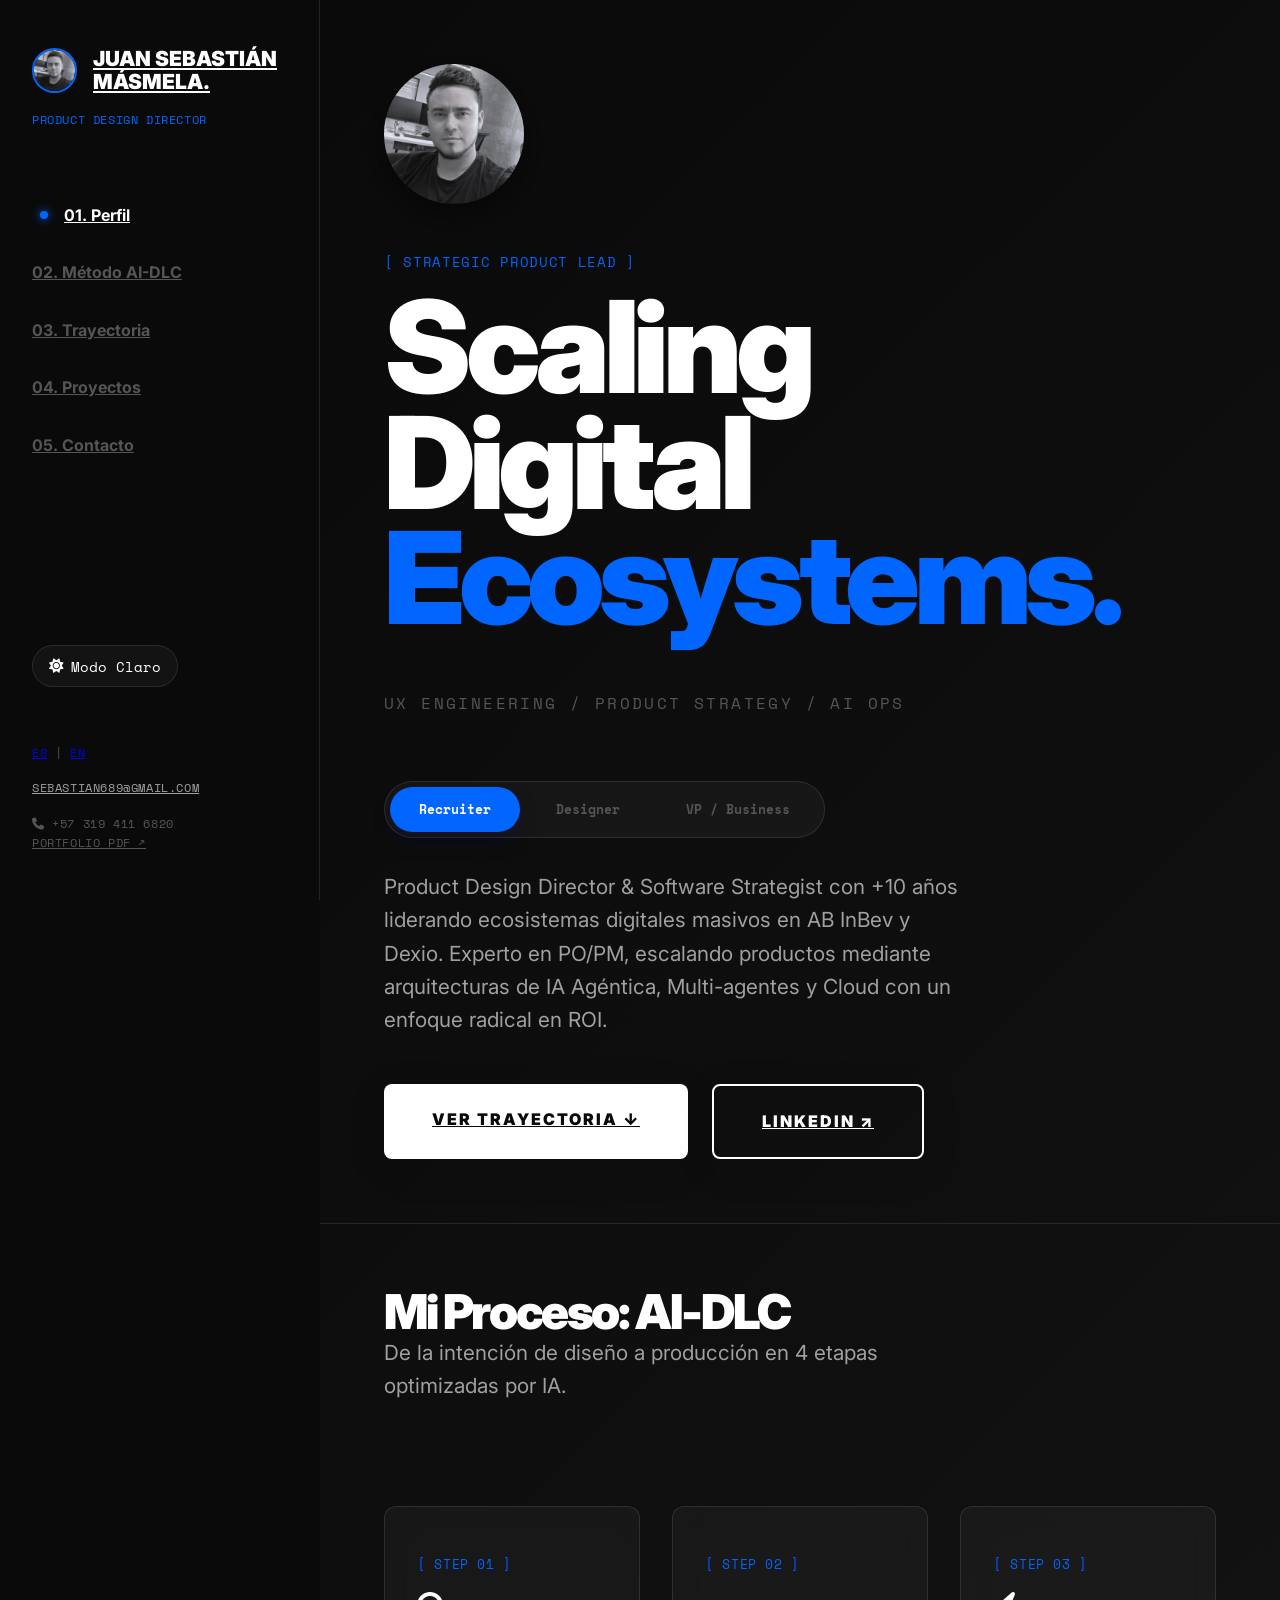
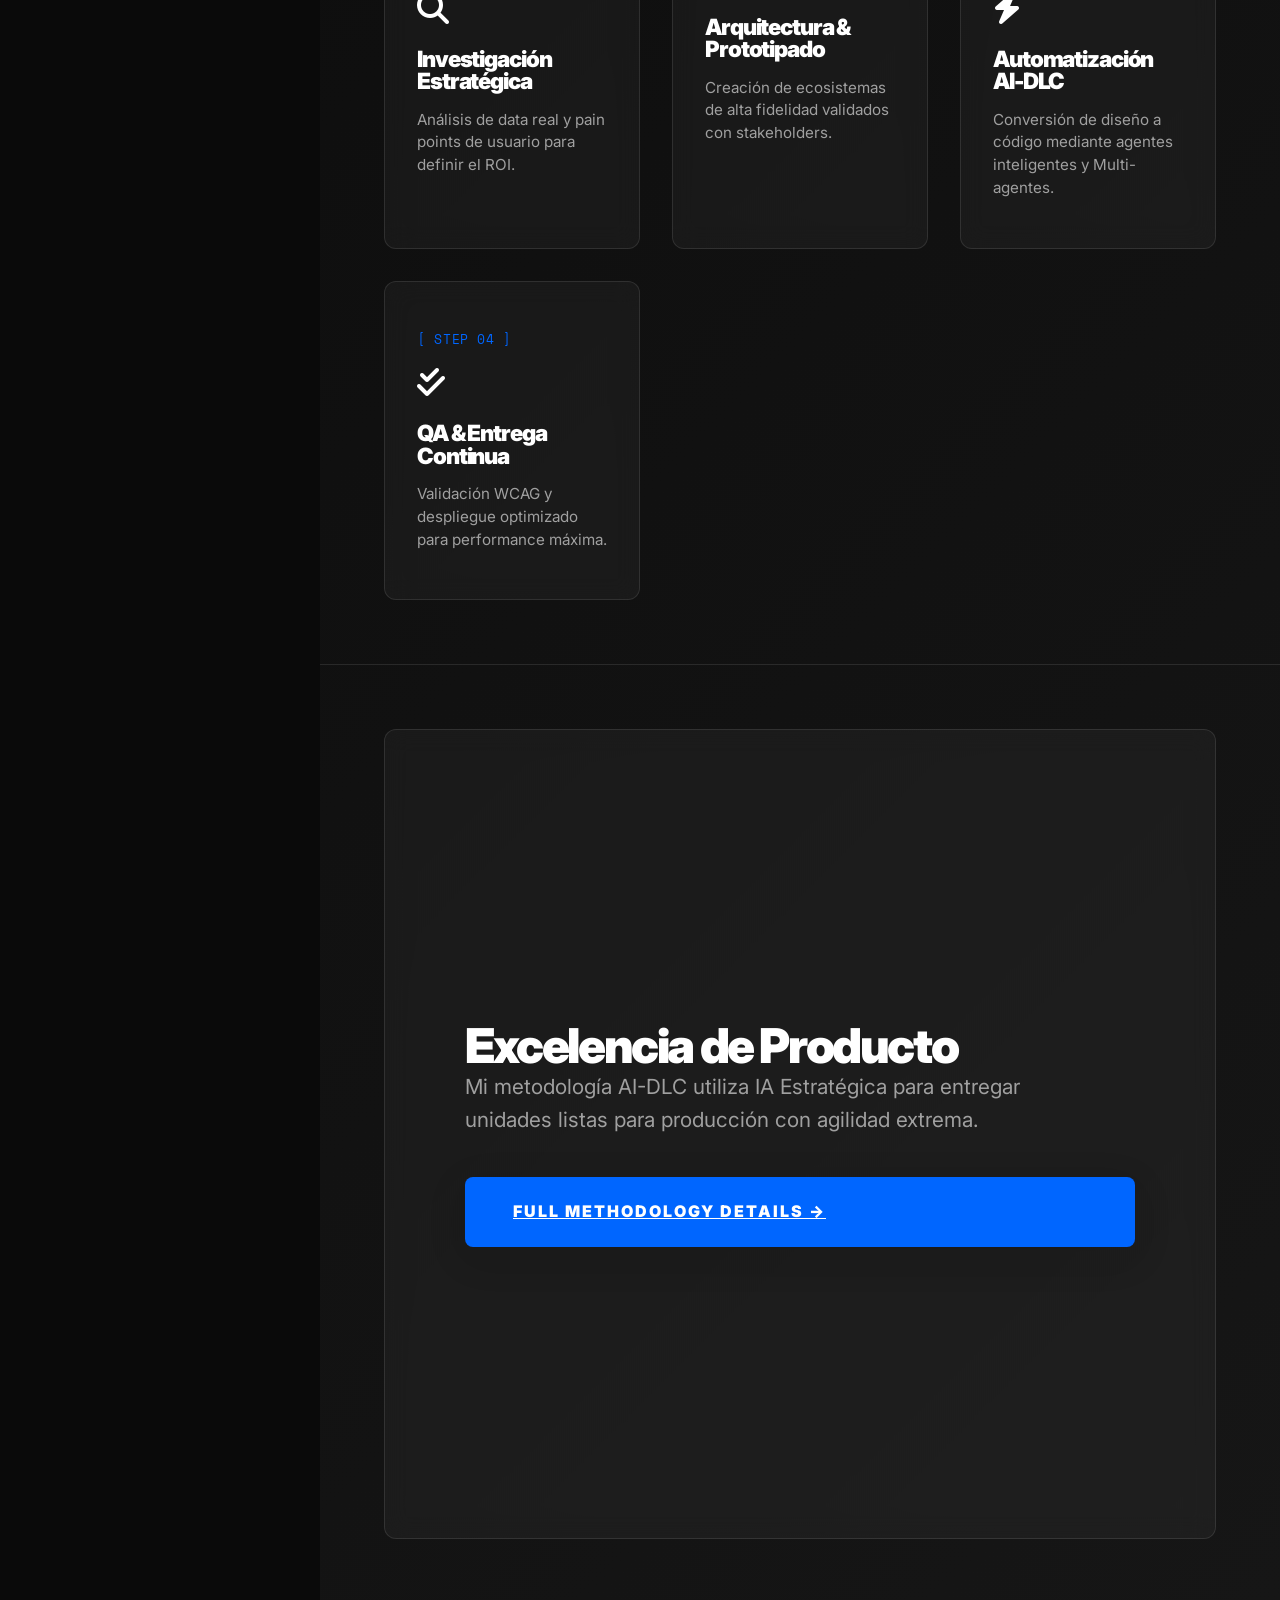
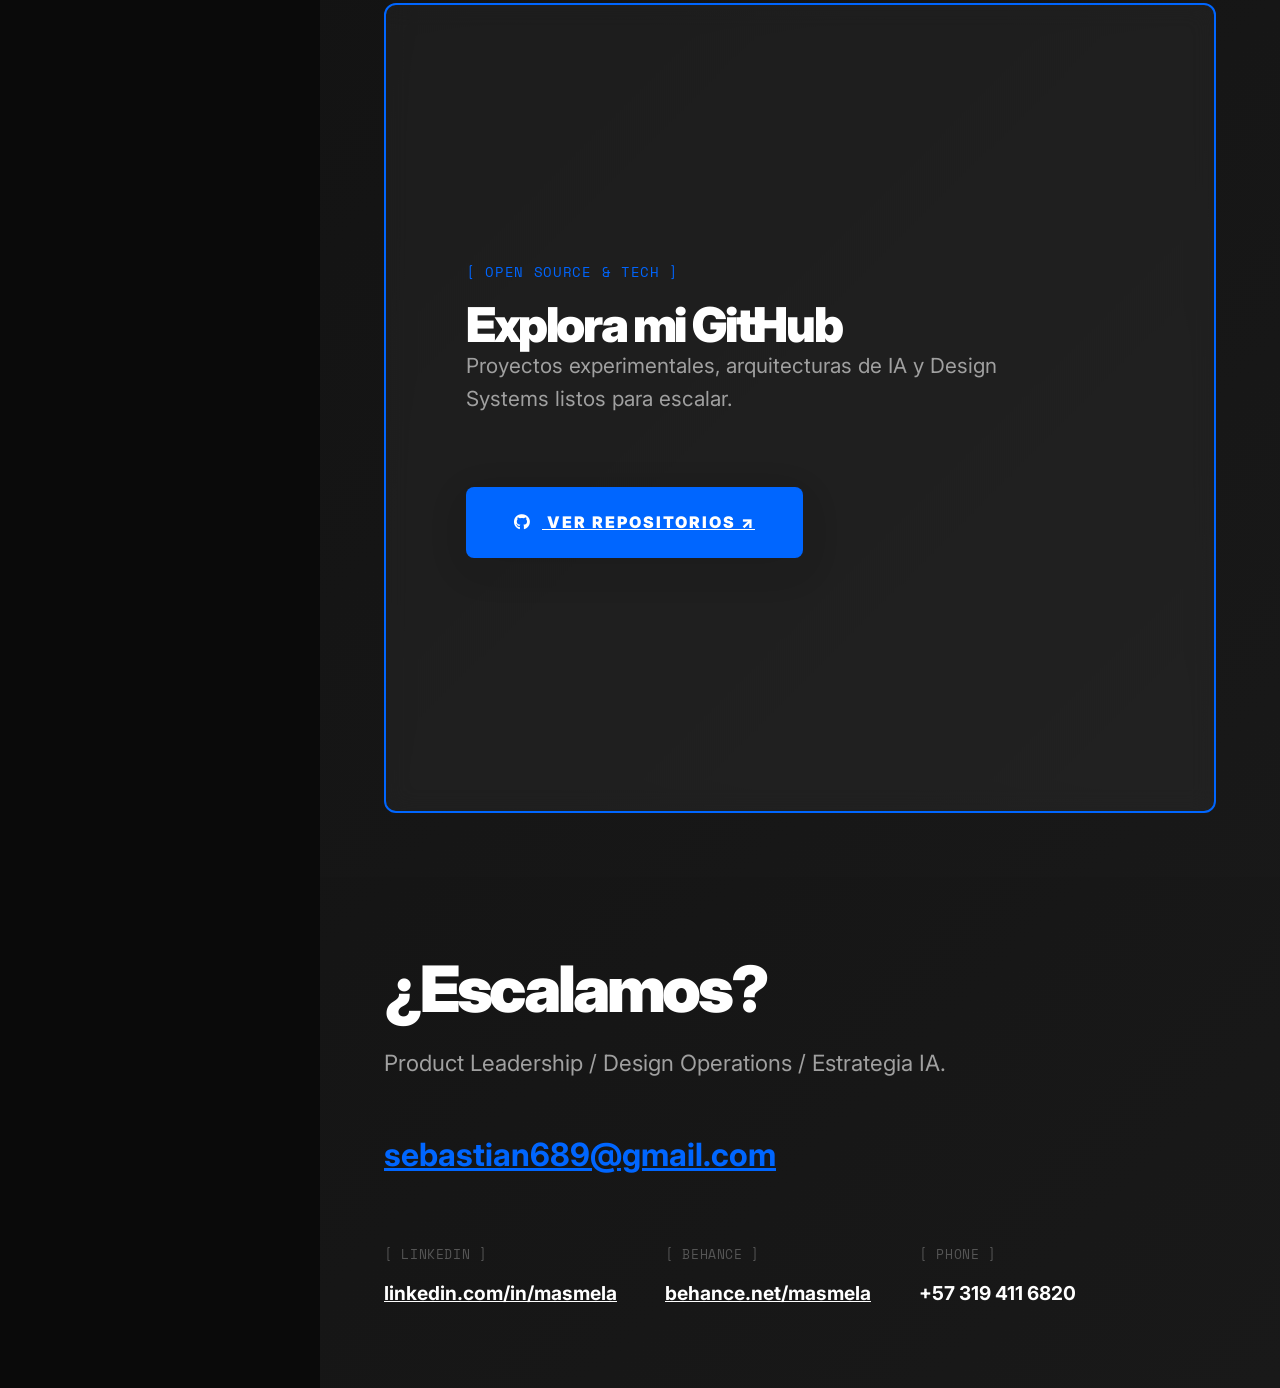
==== commit 1b7ee56b: "style: final UI refactor with circular profile photo and cleanup" ====
--- a/index.html
+++ b/index.html
@@ -22,9 +22,12 @@
 <div class="layout">
     <aside class="sidebar" id="main-sidebar">
         <div>
-            <div class="sidebar-logo-area">
-                <a href="index.html" style="font-size:1.4rem; font-weight:900; color:var(--ink); display:block;">JUAN SEBASTIÁN<br>MÁSMELA.</a>
-                <span class="mono" style="color:var(--highlight); margin-top:0.5rem; display:block; font-size:0.75rem;">Product Design Director</span>
+            <div class="sidebar-logo-area" style="margin-bottom: 3rem;">
+                <div style="display:flex; align-items:center; gap:1rem; margin-bottom:1rem;">
+                    <img src="foto.jpg" alt="Profile" style="width:45px; height:45px; border-radius:50%; object-fit:cover; border:2px solid var(--highlight);">
+                    <a href="index.html" style="font-size:1.3rem; font-weight:900; color:var(--ink); display:block; line-height:1.1;">JUAN SEBASTIÁN<br>MÁSMELA.</a>
+                </div>
+                <span class="mono" style="color:var(--highlight); display:block; font-size:0.75rem;">Product Design Director</span>
             </div>
             <nav class="nav-menu" aria-label="Navegación principal">
                 <a href="index.html" class="nav-link active" data-key="nav_profile">01. Perfil</a>
@@ -56,23 +59,16 @@
 
     <main>
         <section id="hero">
-            <div class="hero-container">
-                <div class="hero-content">
-                    <span class="mono" style="color:var(--highlight)">[ STRATEGIC PRODUCT LEAD ]</span>
-                    <h1 class="txt-huge" style="margin-top:1rem; line-height:0.9;">
-                        Scaling<br>Digital<br><span style="color:var(--highlight)">Ecosystems.</span>
-                    </h1>
-                    <p class="mono" style="margin-top:1.5rem; color:var(--ink-muted); font-size:1rem; letter-spacing:0.15em;">
-                        UX Engineering / Product Strategy / AI Ops
-                    </p>
-                </div>
-                <div class="hero-visual">
-                    <div class="pic-wrapper">
-                        <img src="profile.png" alt="Juan Sebastián Másmela" class="profile-pic">
-                        <div class="pic-ring"></div>
-                    </div>
-                </div>
+            <div style="margin-bottom: 2.5rem;">
+                <img src="foto.jpg" alt="Juan Sebastián Másmela" style="width:140px; height:140px; border-radius:50%; object-fit:cover; border:1px solid var(--border); box-shadow: var(--shadow); filter: grayscale(0.2); transition: 0.3s;" onmouseover="this.style.filter='grayscale(0)'" onmouseout="this.style.filter='grayscale(0.2)'">
             </div>
+            <span class="mono" style="color:var(--highlight)">[ STRATEGIC PRODUCT LEAD ]</span>
+            <h1 class="txt-huge" style="margin-top:1rem; line-height:0.9;">
+                Scaling<br>Digital<br><span style="color:var(--highlight)">Ecosystems.</span>
+            </h1>
+            <p class="mono" style="margin-top:1.5rem; color:var(--ink-muted); font-size:1rem; letter-spacing:0.15em;">
+                UX Engineering / Product Strategy / AI Ops
+            </p>
 
             <div style="margin-top: 4rem;">
                 <div class="persona-control">
--- a/style.css
+++ b/style.css
@@ -98,14 +98,6 @@
 .txt-huge { font-size: clamp(3rem, 10vw, 8rem); margin-bottom: 2rem; }
 .txt-lead { font-size: clamp(1.1rem, 2vw, 1.3rem); font-weight: 400; color: var(--ink-light); max-width: 45ch; margin-bottom: 2.5rem; }
 
-/* Hero Layout */
-.hero-container { display: flex; align-items: center; justify-content: space-between; gap: 4rem; width: 100%; }
-.hero-content { flex: 1.2; }
-.hero-visual { flex: 0.8; display: flex; justify-content: flex-end; }
-.pic-wrapper { position: relative; width: 320px; height: 320px; }
-.profile-pic { width: 100%; height: 100%; object-fit: cover; border-radius: 30px; border: var(--border); box-shadow: var(--shadow); position: relative; z-index: 2; }
-.pic-ring { position: absolute; top: -15px; right: -15px; width: 100%; height: 100%; border: 2px solid var(--highlight); border-radius: 30px; z-index: 1; }
-
 /* Persona Controls */
 .persona-control { display: flex; gap: 0.5rem; margin-bottom: 2rem; background: var(--card-bg); padding: 5px; border-radius: 50px; width: fit-content; border: var(--border); }
 .p-btn { 
@@ -221,9 +213,6 @@
     .mobile-bar { display: flex; }
     .sidebar { position: fixed; transform: translateX(-100%); width: 100%; height: calc(100vh - 70px); top: 70px; border-right: none; }
     .sidebar.active { transform: translateX(0); }
-    .hero-container { flex-direction: column-reverse; align-items: flex-start; gap: 3rem; }
-    .hero-visual { flex: none; width: 100%; justify-content: flex-start; }
-    .pic-wrapper { width: 250px; height: 250px; }
     .txt-huge { font-size: 3.5rem; }
     section { padding: 3rem 1.5rem; }
     .job-row { grid-template-columns: 1fr; gap: 1rem; }
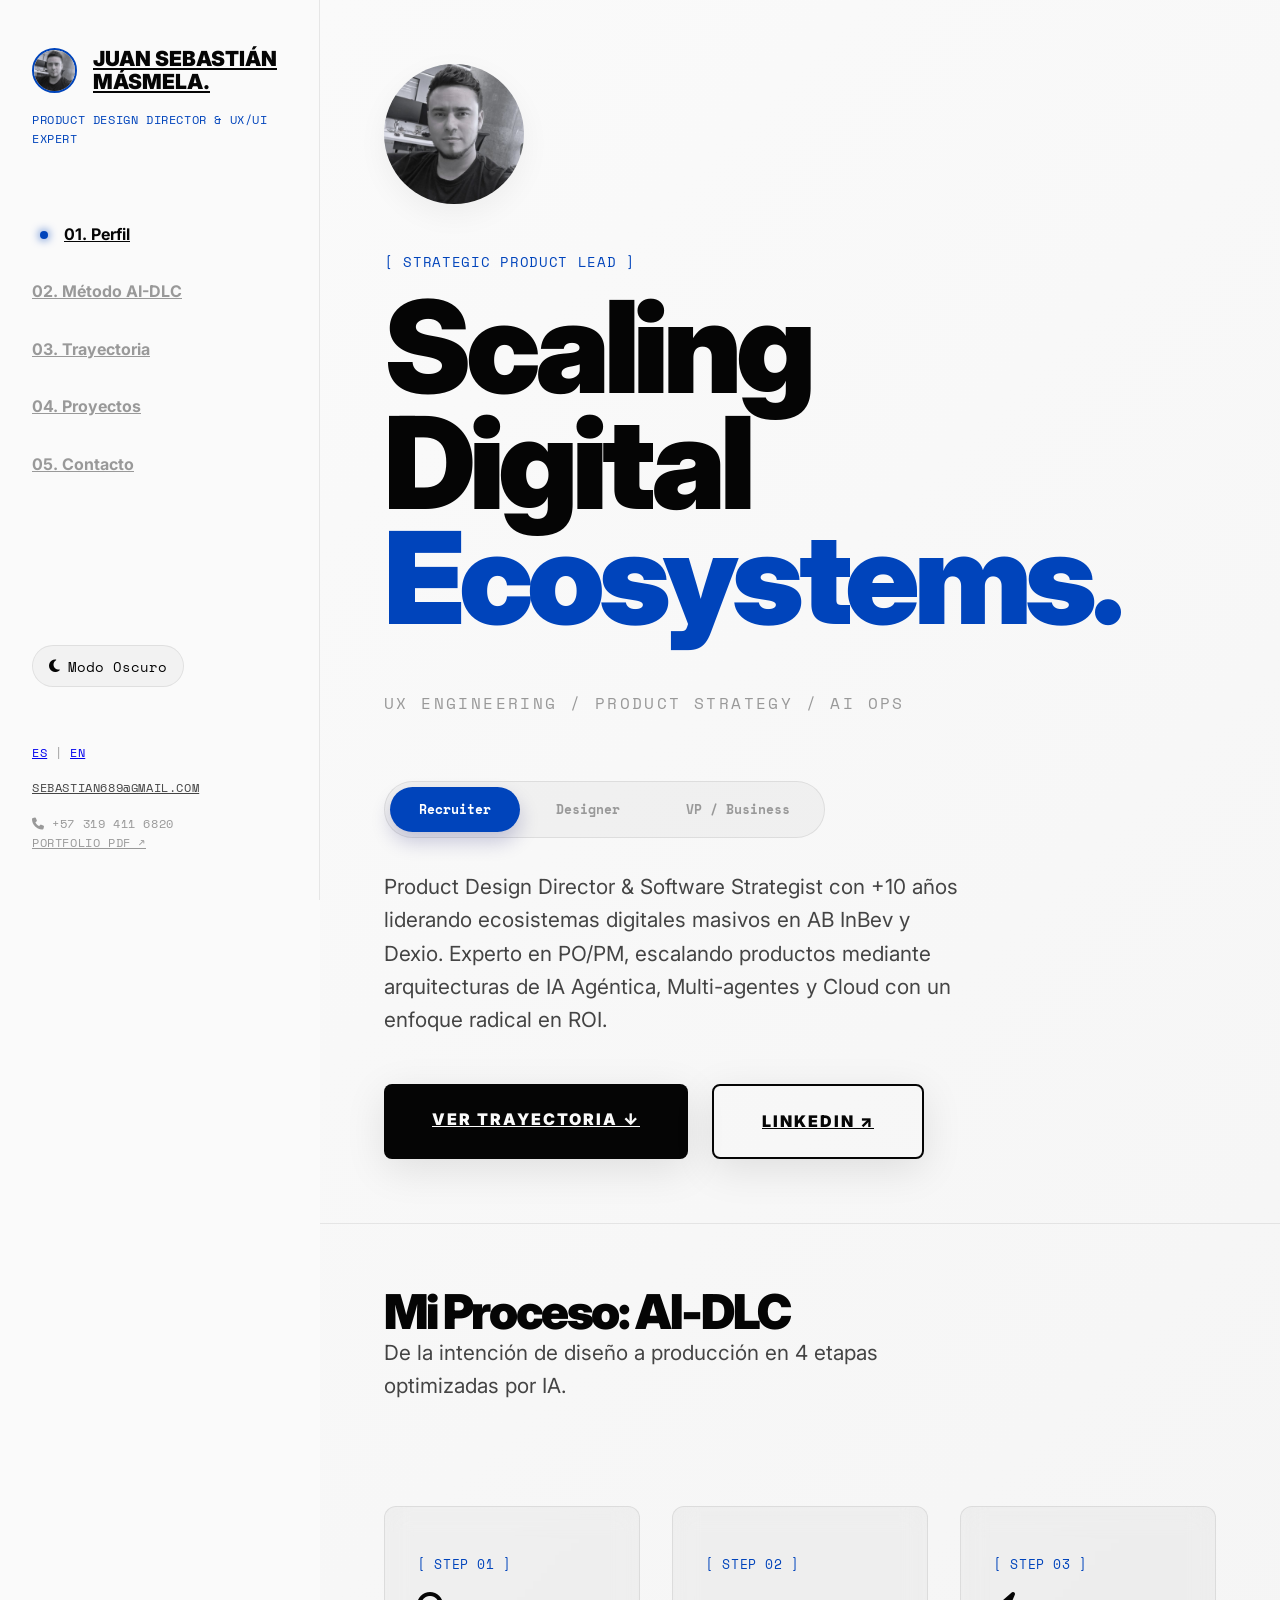
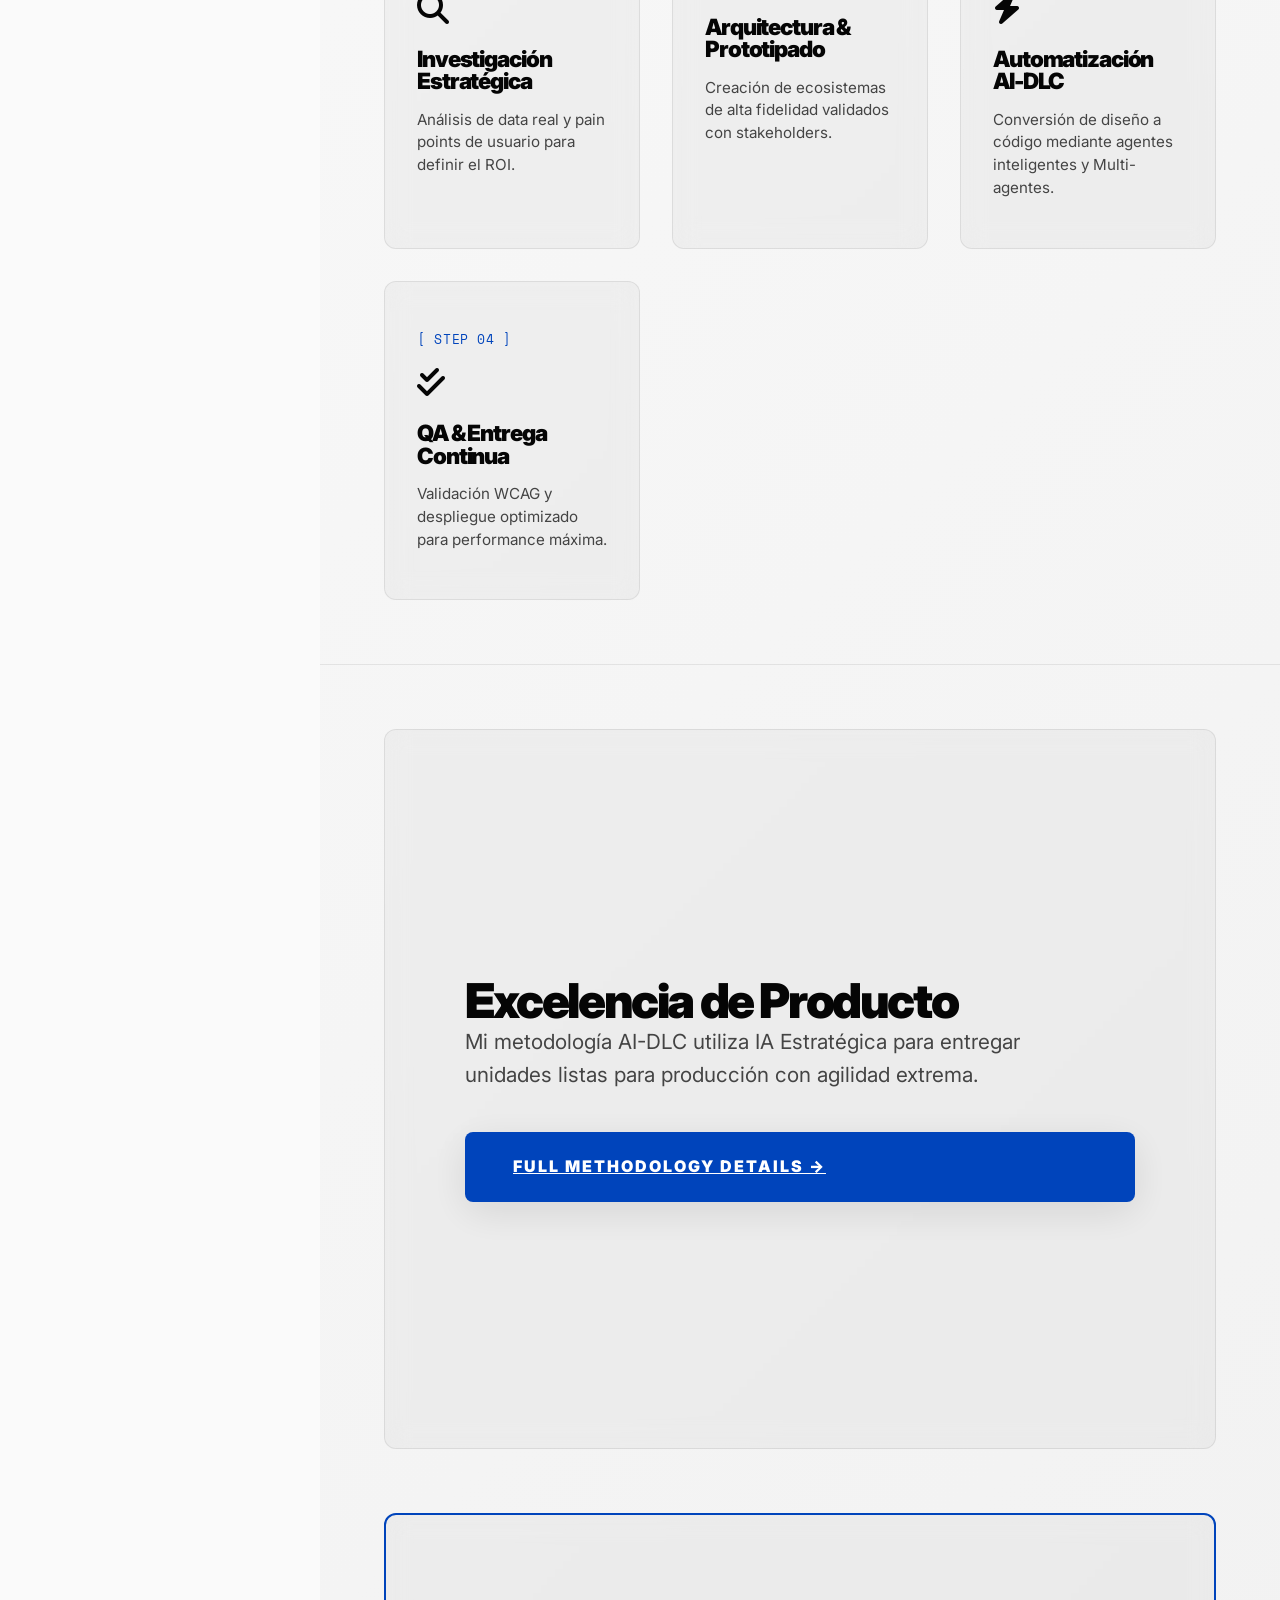
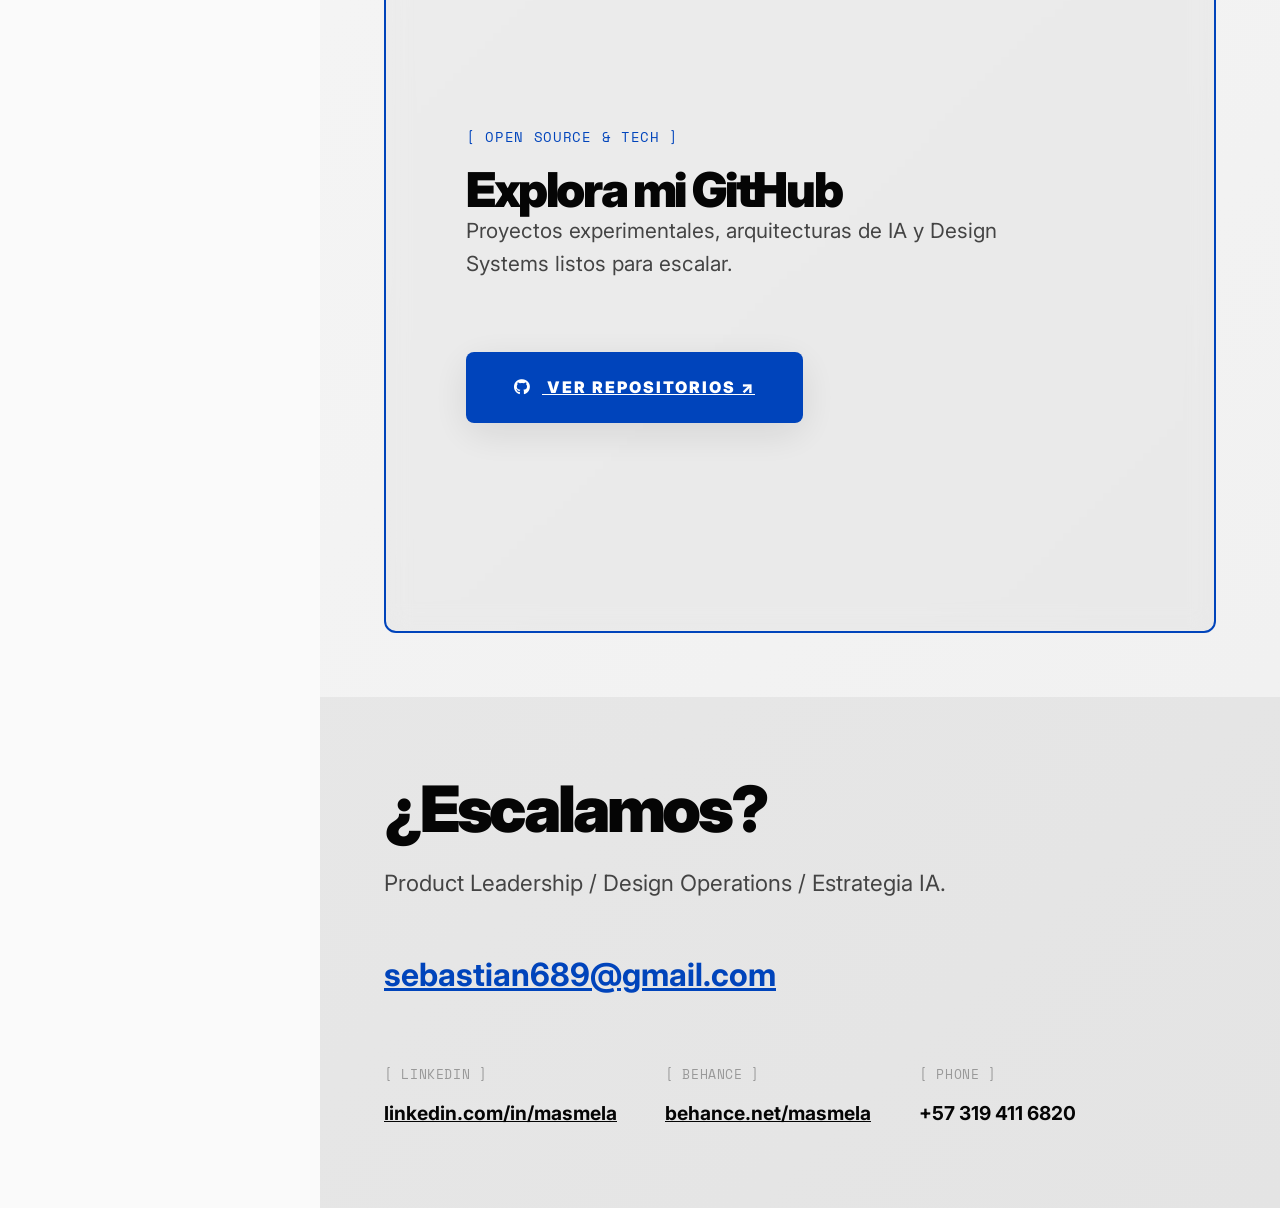
==== commit f3646df0: "feat: default light mode and expanded role to Product Design Director & UX/UI Expert" ====
--- a/index.html
+++ b/index.html
@@ -4,6 +4,10 @@
     <meta charset="UTF-8">
     <meta name="viewport" content="width=device-width, initial-scale=1.0">
     <title>Juan Sebastián Másmela | Product Design Director</title>
+    <meta name="description" content="Juan Sebastián Másmela | Product Design Director & Software Strategist. Expert in Agentic AI, UX Engineering, and Product Strategy.">
+    <meta property="og:title" content="Juan Sebastián Másmela | Product Design Director">
+    <meta property="og:description" content="Scaling Digital Ecosystems through Agentic AI and UX Engineering.">
+    <meta property="og:image" content="https://eva2080ai.github.io/Portafoliobotsebastian/foto.jpg">
     <link href="https://fonts.googleapis.com/css2?family=Inter:wght@400;700;900&family=Space+Mono:wght@400;700&display=swap" rel="stylesheet">
     <link rel="stylesheet" href="https://cdnjs.cloudflare.com/ajax/libs/font-awesome/6.4.0/css/all.min.css">
     <link rel="stylesheet" href="style.css">
@@ -27,7 +31,7 @@
                     <img src="foto.jpg" alt="Profile" style="width:45px; height:45px; border-radius:50%; object-fit:cover; border:2px solid var(--highlight);">
                     <a href="index.html" style="font-size:1.3rem; font-weight:900; color:var(--ink); display:block; line-height:1.1;">JUAN SEBASTIÁN<br>MÁSMELA.</a>
                 </div>
-                <span class="mono" style="color:var(--highlight); display:block; font-size:0.75rem;">Product Design Director</span>
+                <span class="mono" style="color:var(--highlight); display:block; font-size:0.75rem;">Product Design Director & UX/UI Expert</span>
             </div>
             <nav class="nav-menu" aria-label="Navegación principal">
                 <a href="index.html" class="nav-link active" data-key="nav_profile">01. Perfil</a>
--- a/style.css
+++ b/style.css
@@ -10,6 +10,7 @@
     --gradient: linear-gradient(135deg, #0A0A0A 0%, #1A1A1A 100%);
     --shadow: 0 10px 30px rgba(0,0,0,0.5);
     --pad: 4rem;
+    --pad-mobile: 2.5rem;
     --header-height-mobile: 70px;
 }
 
@@ -93,7 +94,7 @@
 
 /* Main Content */
 main { background: var(--gradient); }
-section { padding: var(--pad); border-bottom: var(--border); min-height: 90vh; display: flex; flex-direction: column; justify-content: center; }
+section { padding: var(--pad); border-bottom: var(--border); min-height: 80vh; display: flex; flex-direction: column; justify-content: center; transition: padding 0.3s; }
 
 .txt-huge { font-size: clamp(3rem, 10vw, 8rem); margin-bottom: 2rem; }
 .txt-lead { font-size: clamp(1.1rem, 2vw, 1.3rem); font-weight: 400; color: var(--ink-light); max-width: 45ch; margin-bottom: 2.5rem; }
@@ -162,8 +163,10 @@
 
 /* Stack */
 .stack-grid { display: grid; grid-template-columns: repeat(auto-fit, minmax(220px, 1fr)); gap: 1.5rem; }
-.stack-item { padding: 2rem; text-align: center; font-weight: 800; border: var(--border); border-radius: 12px; }
-.stack-item i { font-size: 2.5rem; display: block; margin-bottom: 1.2rem; color: var(--highlight); }
+.stack-item { display: flex; align-items: center; gap: 0.8rem; padding: 0.8rem 1.2rem; border-radius: 8px; font-weight: 600; font-size: 0.95rem; transition: 0.3s; }
+.stack-item:hover { transform: translateY(-3px) scale(1.02); background: var(--highlight); color: white; border-color: var(--highlight); }
+.stack-item i { font-size: 1.2rem; color: var(--highlight); }
+.stack-item:hover i { color: white; }
 
 /* AI-DLC Diagram Masterpiece */
 .dlc-card { padding: 4rem; border: var(--border); border-radius: 24px; position: relative; overflow: hidden; }
@@ -211,11 +214,13 @@
 @media (max-width: 1100px) {
     .layout { grid-template-columns: 1fr; margin-top: 70px; }
     .mobile-bar { display: flex; }
-    .sidebar { position: fixed; transform: translateX(-100%); width: 100%; height: calc(100vh - 70px); top: 70px; border-right: none; }
+    .sidebar { position: fixed; transform: translateX(-100%); width: 100%; height: calc(100vh - 70px); top: 70px; border-right: none; padding: 2rem; }
     .sidebar.active { transform: translateX(0); }
-    .txt-huge { font-size: 3.5rem; }
-    section { padding: 3rem 1.5rem; }
+    .txt-huge { font-size: 3.2rem; }
+    section { padding: var(--pad-mobile) 1.5rem; min-height: auto; }
     .job-row { grid-template-columns: 1fr; gap: 1rem; }
-    .modal-content { padding: 2rem; width: 95%; }
+    .modal-content { padding: 1.5rem; width: 95%; height: auto; max-height: 90vh; }
     .grid-projects { grid-template-columns: 1fr; }
-}
+    .persona-control { width: 100%; flex-direction: column; }
+    .p-btn { width: 100%; text-align: left; }
+}
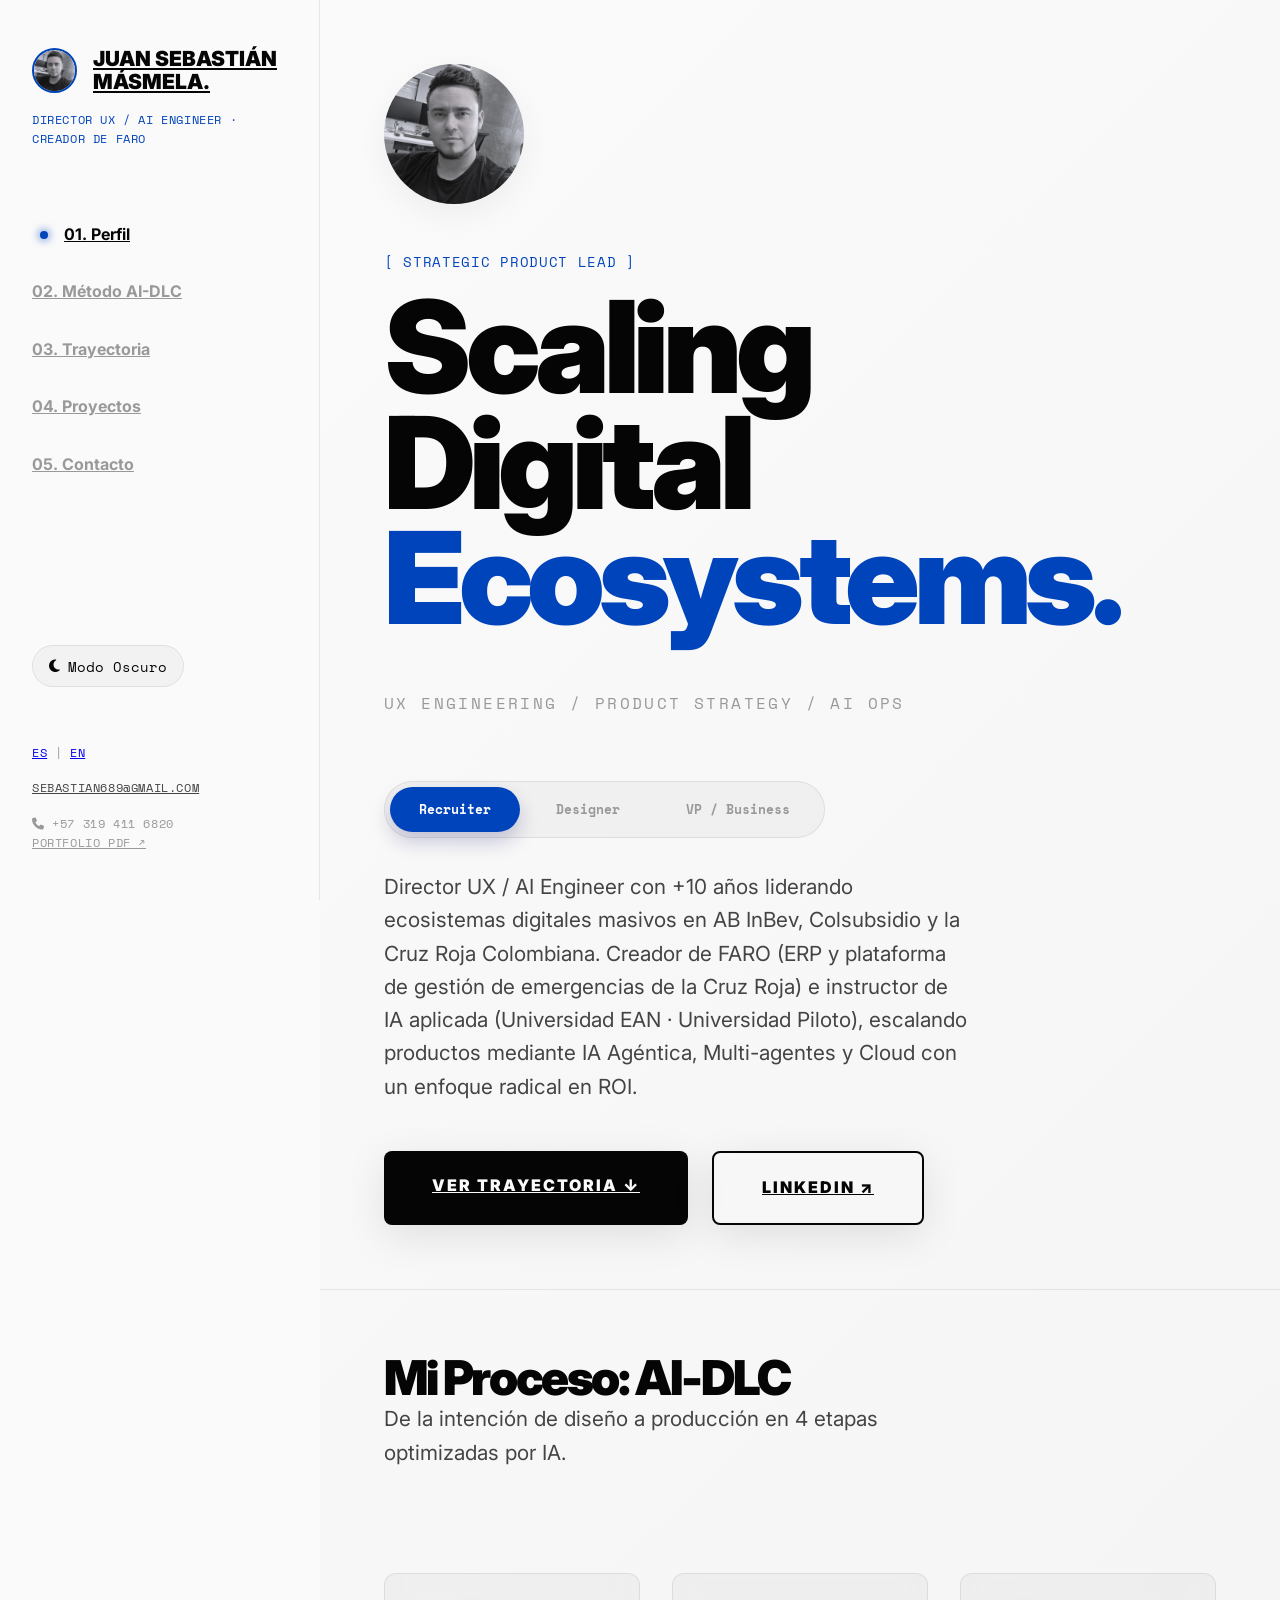
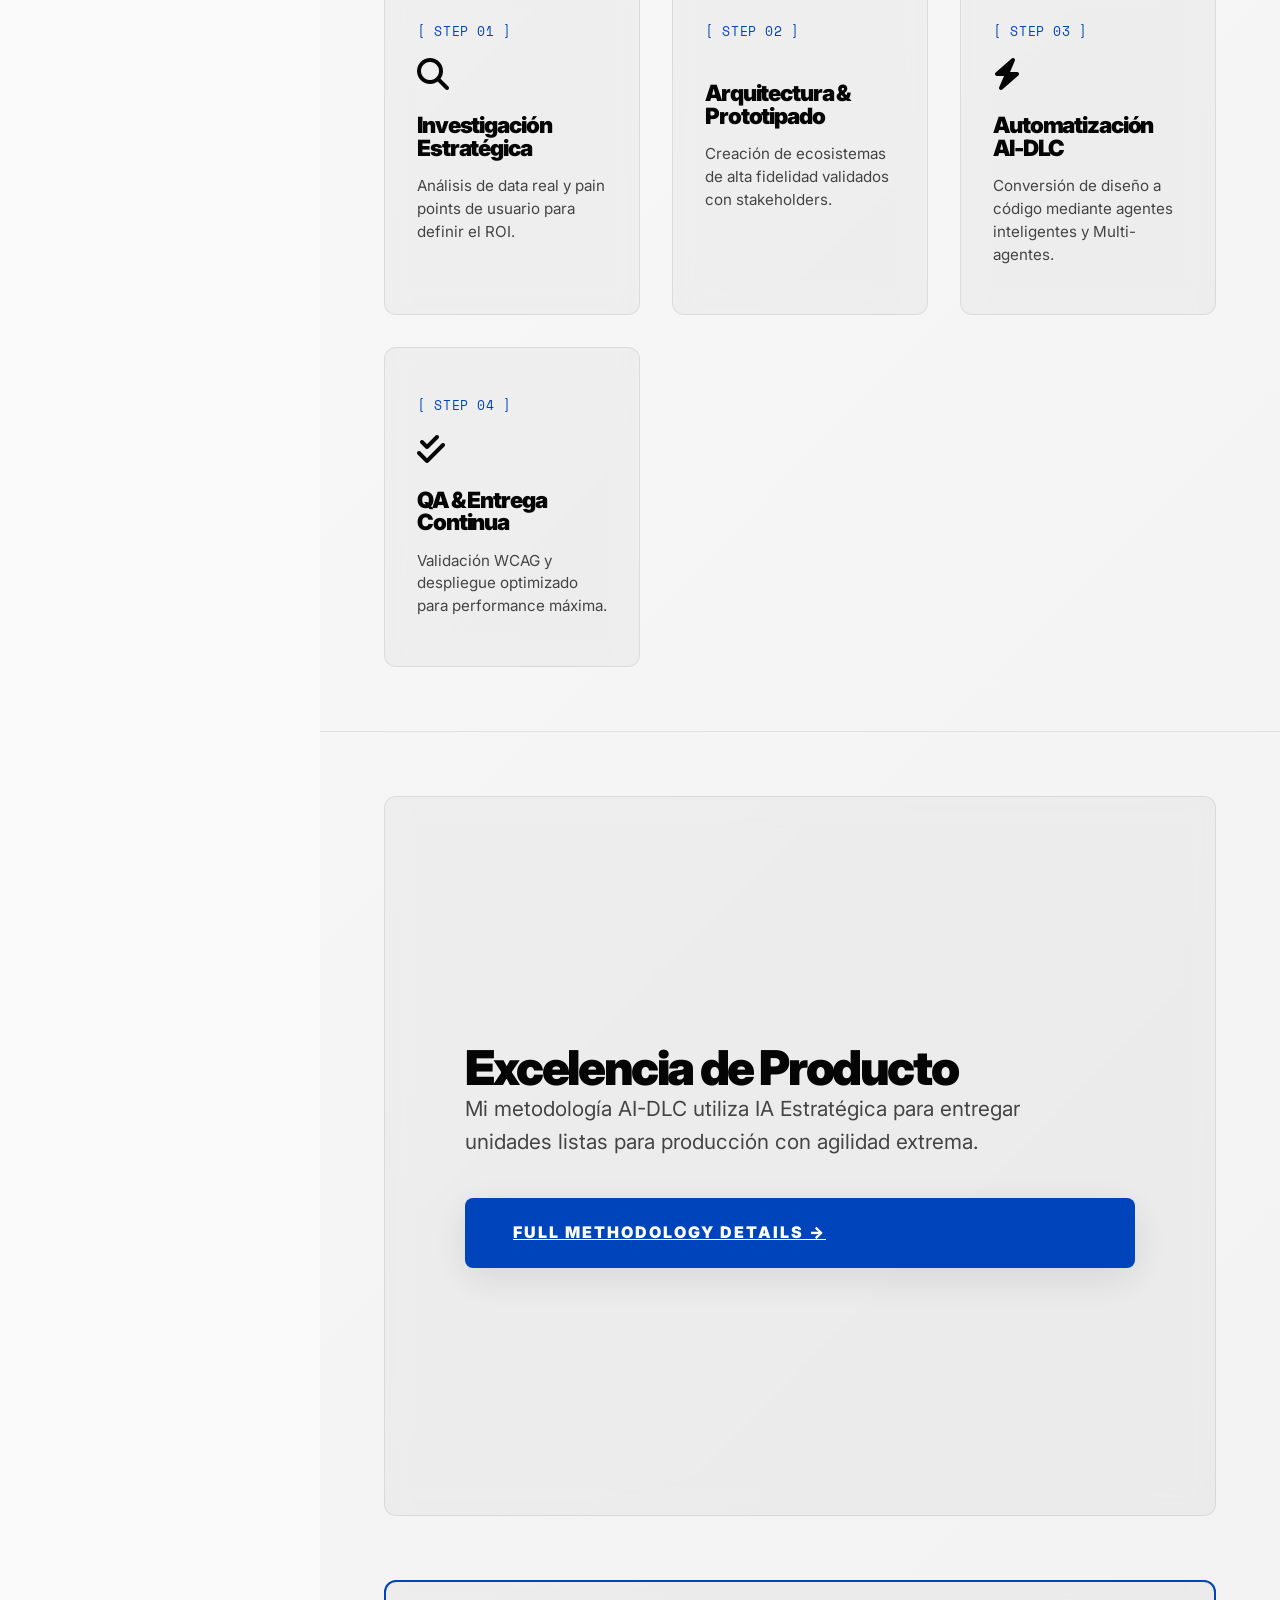
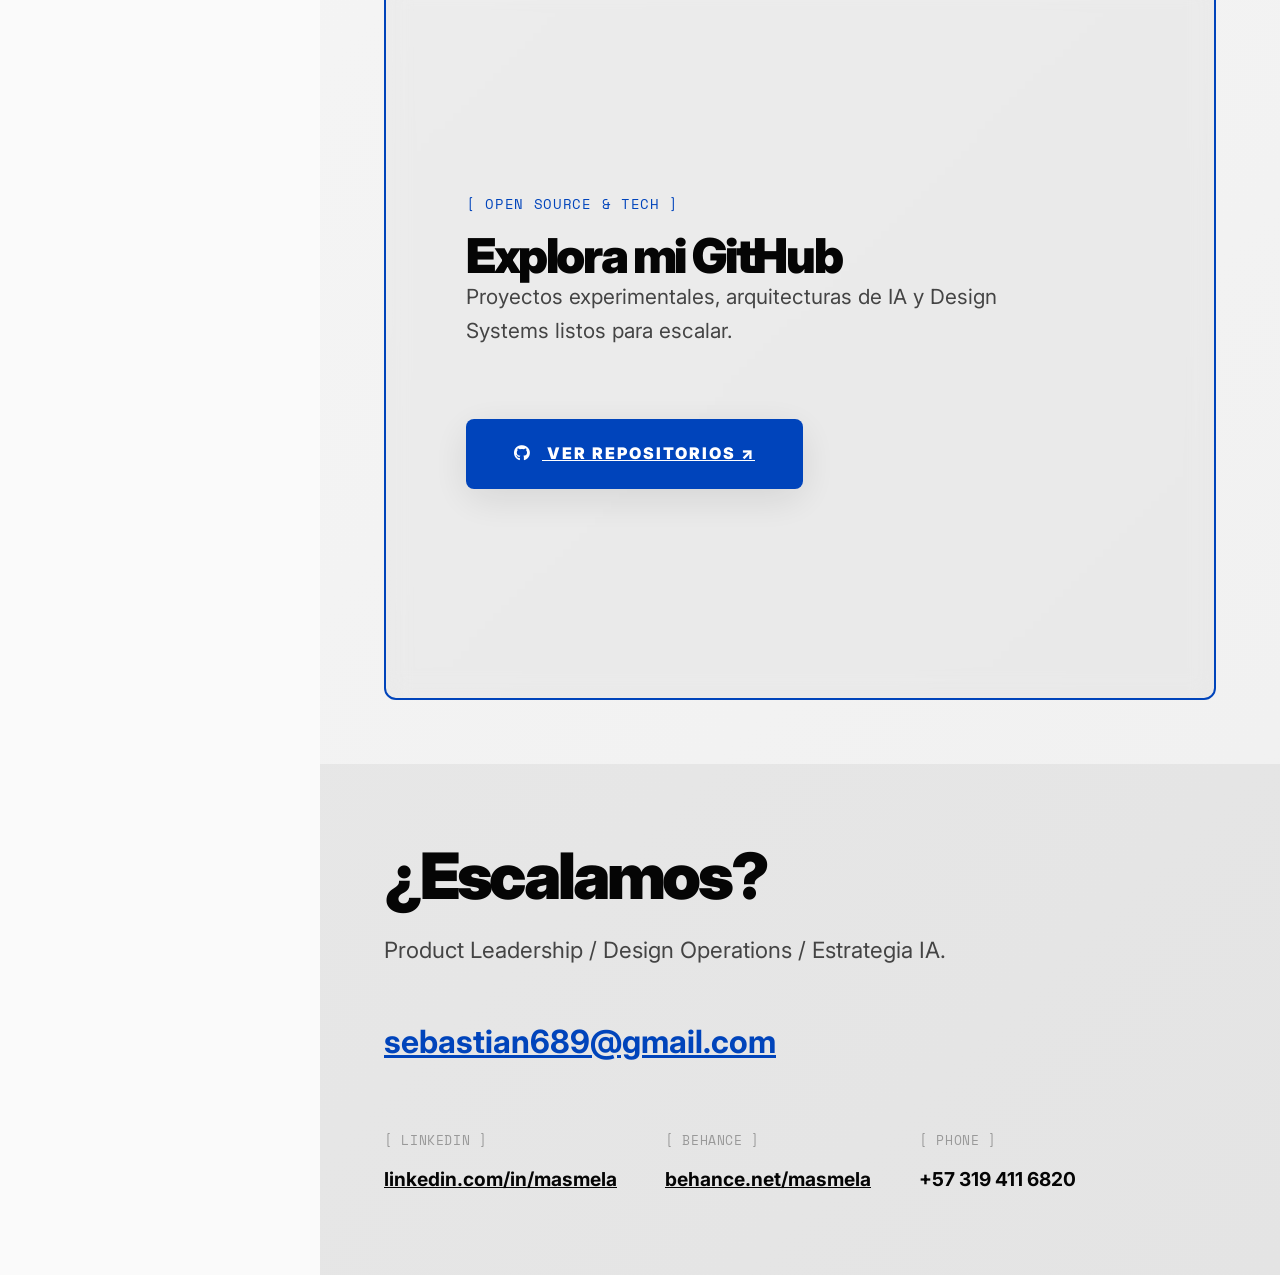
==== commit a74bd5d8: "Actualización 2026: Cruz Roja (ecosistema FARO), docencia en IA y arreglo del build de Pages - Nueva" ====
--- a/index.html
+++ b/index.html
@@ -3,10 +3,10 @@
 <head>
     <meta charset="UTF-8">
     <meta name="viewport" content="width=device-width, initial-scale=1.0">
-    <title>Juan Sebastián Másmela | Product Design Director</title>
-    <meta name="description" content="Juan Sebastián Másmela | Product Design Director & Software Strategist. Expert in Agentic AI, UX Engineering, and Product Strategy.">
-    <meta property="og:title" content="Juan Sebastián Másmela | Product Design Director">
-    <meta property="og:description" content="Scaling Digital Ecosystems through Agentic AI and UX Engineering.">
+    <title>Juan Sebastián Másmela | Director UX / AI Engineer</title>
+    <meta name="description" content="Juan Sebastián Másmela | Director UX / AI Engineer. Creador de FARO: ERP y plataforma de gestión de emergencias de la Cruz Roja Colombiana. Experto en IA Agéntica, UX Engineering y estrategia de producto.">
+    <meta property="og:title" content="Juan Sebastián Másmela | Director UX / AI Engineer">
+    <meta property="og:description" content="Creador de FARO (Cruz Roja Colombiana). Scaling Digital Ecosystems through Agentic AI and UX Engineering.">
     <meta property="og:image" content="https://eva2080ai.github.io/Portafoliobotsebastian/foto.jpg">
     <link href="https://fonts.googleapis.com/css2?family=Inter:wght@400;700;900&family=Space+Mono:wght@400;700&display=swap" rel="stylesheet">
     <link rel="stylesheet" href="https://cdnjs.cloudflare.com/ajax/libs/font-awesome/6.4.0/css/all.min.css">
@@ -31,7 +31,7 @@
                     <img src="foto.jpg" alt="Profile" style="width:45px; height:45px; border-radius:50%; object-fit:cover; border:2px solid var(--highlight);">
                     <a href="index.html" style="font-size:1.3rem; font-weight:900; color:var(--ink); display:block; line-height:1.1;">JUAN SEBASTIÁN<br>MÁSMELA.</a>
                 </div>
-                <span class="mono" style="color:var(--highlight); display:block; font-size:0.75rem;">Product Design Director & UX/UI Expert</span>
+                <span class="mono" style="color:var(--highlight); display:block; font-size:0.75rem;">Director UX / AI Engineer · Creador de FARO</span>
             </div>
             <nav class="nav-menu" aria-label="Navegación principal">
                 <a href="index.html" class="nav-link active" data-key="nav_profile">01. Perfil</a>
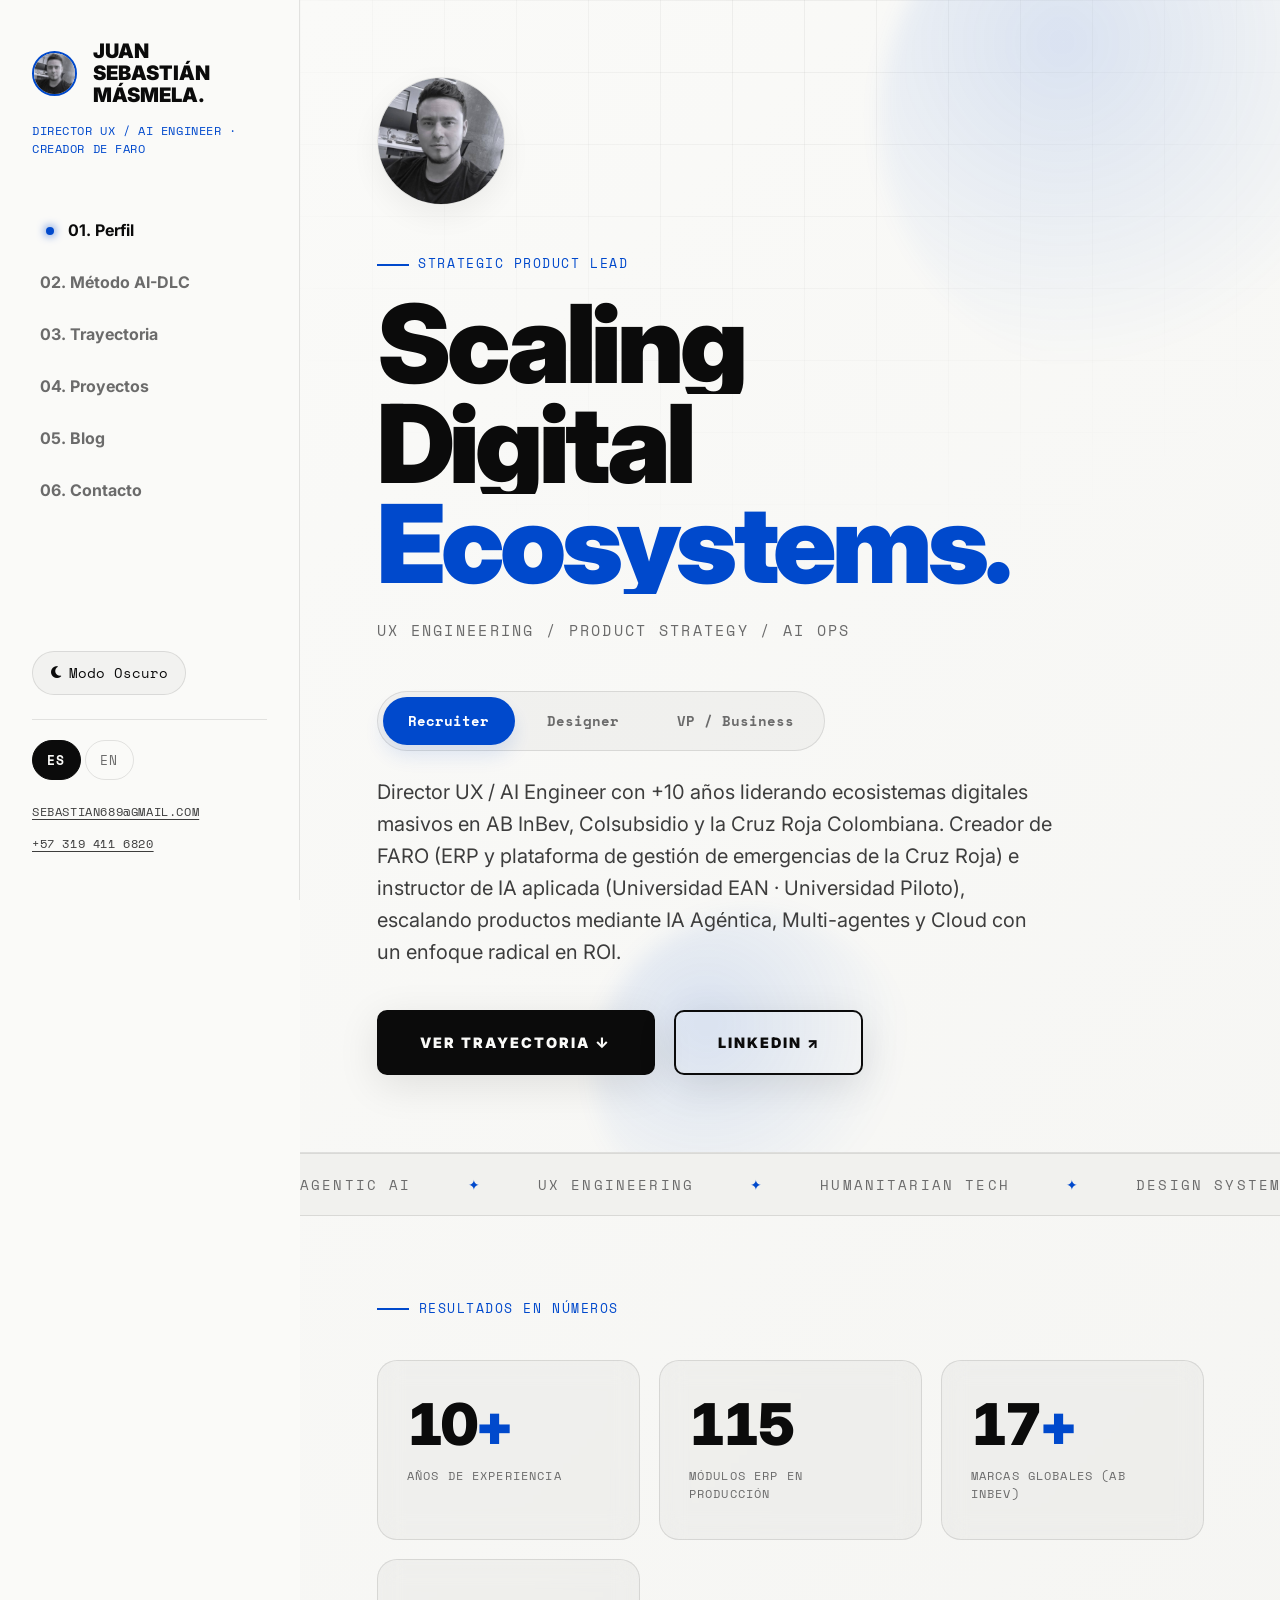
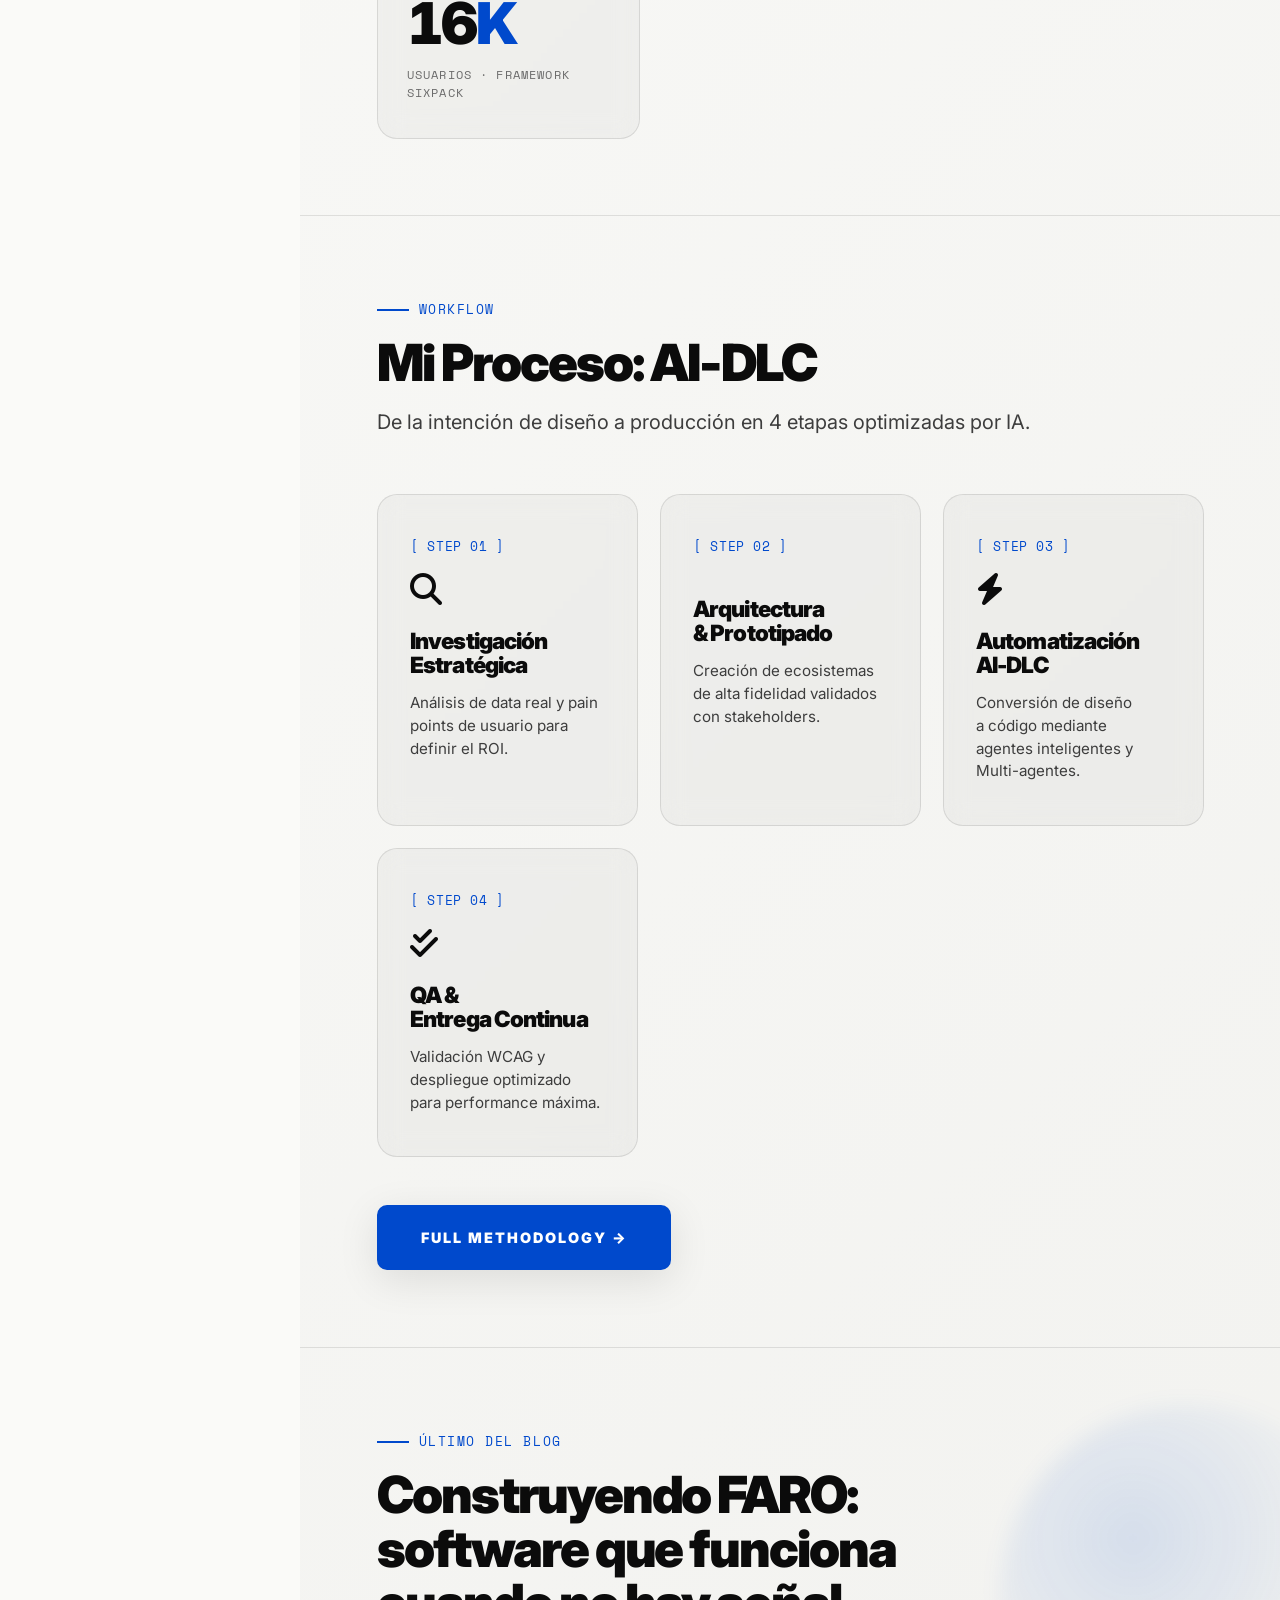
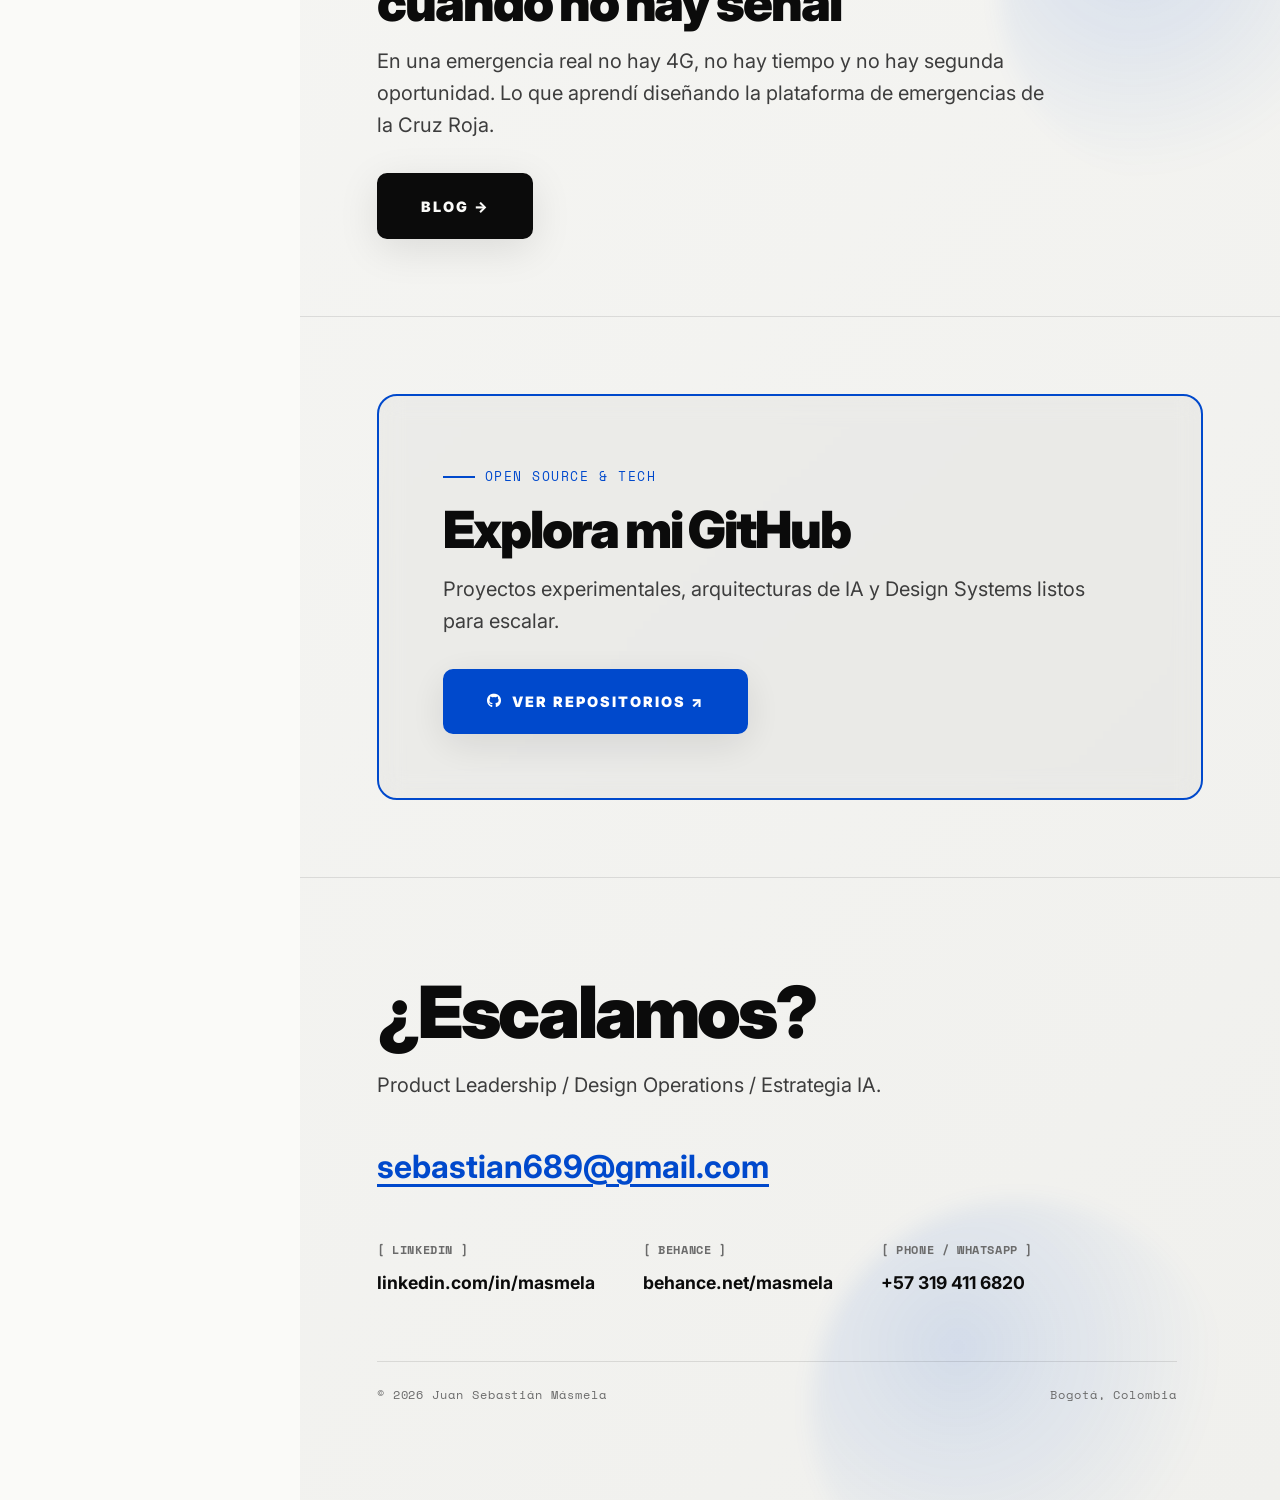
==== commit c7ca3d69: "Rediseño UX/UI completo: animaciones de scroll, parallax, blog y más contenido - Motor de movimiento" ====
--- a/index.html
+++ b/index.html
@@ -8,37 +8,41 @@
     <meta property="og:title" content="Juan Sebastián Másmela | Director UX / AI Engineer">
     <meta property="og:description" content="Creador de FARO (Cruz Roja Colombiana). Scaling Digital Ecosystems through Agentic AI and UX Engineering.">
     <meta property="og:image" content="https://eva2080ai.github.io/Portafoliobotsebastian/foto.jpg">
+    <link rel="canonical" href="https://eva2080ai.github.io/Portafoliobotsebastian/">
+    <link rel="icon" href="data:image/svg+xml,%3Csvg xmlns='http://www.w3.org/2000/svg' viewBox='0 0 64 64'%3E%3Crect width='64' height='64' rx='14' fill='%230A0A0A'/%3E%3Ctext x='32' y='44' font-family='Arial Black,sans-serif' font-size='34' font-weight='900' fill='%233385FF' text-anchor='middle'%3EM.%3C/text%3E%3C/svg%3E">
+    <script>try{document.documentElement.setAttribute('data-theme',localStorage.getItem('portfolio-theme')||'light')}catch(e){}</script>
     <link href="https://fonts.googleapis.com/css2?family=Inter:wght@400;700;900&family=Space+Mono:wght@400;700&display=swap" rel="stylesheet">
     <link rel="stylesheet" href="https://cdnjs.cloudflare.com/ajax/libs/font-awesome/6.4.0/css/all.min.css">
     <link rel="stylesheet" href="style.css">
 </head>
 <body>
 
-<div id="modal-overlay" class="modal-overlay" onclick="app.closeModal(event)">
+<div id="modal-overlay" class="modal-overlay" onclick="app.closeModal(event)" role="dialog" aria-modal="true">
     <div class="modal-content" id="modal-content"></div>
 </div>
 
 <div class="mobile-bar">
     <a href="index.html" style="font-size:1.2rem; font-weight:900; color:var(--ink);">MÁSMELA.</a>
-    <div class="hamburger" onclick="app.toggleMenu()" style="color:var(--ink);"><i class="fas fa-bars" id="menu-icon"></i></div>
+    <button class="hamburger" onclick="app.toggleMenu()" aria-label="Menú" aria-expanded="false"><i class="fas fa-bars" id="menu-icon"></i></button>
 </div>
 
 <div class="layout">
     <aside class="sidebar" id="main-sidebar">
         <div>
-            <div class="sidebar-logo-area" style="margin-bottom: 3rem;">
+            <div class="sidebar-logo-area" style="margin-bottom: 2.5rem;">
                 <div style="display:flex; align-items:center; gap:1rem; margin-bottom:1rem;">
-                    <img src="foto.jpg" alt="Profile" style="width:45px; height:45px; border-radius:50%; object-fit:cover; border:2px solid var(--highlight);">
-                    <a href="index.html" style="font-size:1.3rem; font-weight:900; color:var(--ink); display:block; line-height:1.1;">JUAN SEBASTIÁN<br>MÁSMELA.</a>
+                    <img src="foto.jpg" alt="Juan Sebastián Másmela" style="width:45px; height:45px; border-radius:50%; object-fit:cover; border:2px solid var(--highlight);">
+                    <a href="index.html" style="font-size:1.25rem; font-weight:900; display:block; line-height:1.1;">JUAN SEBASTIÁN<br>MÁSMELA.</a>
                 </div>
-                <span class="mono" style="color:var(--highlight); display:block; font-size:0.75rem;">Director UX / AI Engineer · Creador de FARO</span>
+                <span class="mono" style="color:var(--highlight); display:block; font-size:0.72rem;">Director UX / AI Engineer · Creador de FARO</span>
             </div>
             <nav class="nav-menu" aria-label="Navegación principal">
                 <a href="index.html" class="nav-link active" data-key="nav_profile">01. Perfil</a>
                 <a href="methodology.html" class="nav-link" data-key="nav_method">02. Método AI-DLC</a>
                 <a href="experience.html" class="nav-link" data-key="nav_exp">03. Trayectoria</a>
                 <a href="projects.html" class="nav-link" data-key="nav_work">04. Proyectos</a>
-                <a href="#contact" class="nav-link" data-key="nav_contact">05. Contacto</a>
+                <a href="blog.html" class="nav-link" data-key="nav_blog">05. Blog</a>
+                <a href="#contact" class="nav-link" data-key="nav_contact">06. Contacto</a>
             </nav>
         </div>
 
@@ -46,98 +50,120 @@
             <button id="theme-toggle-btn" class="theme-toggle" onclick="app.toggleTheme()" aria-label="Cambiar tema">
                 <i class="fas fa-sun"></i> <span>Modo Claro</span>
             </button>
-            <div class="mono" style="font-size:0.75rem; margin-top:2rem;">
-                <div style="margin-bottom: 1rem; border-top: 1px solid var(--border); padding-top: 1.5rem;">
-                    <a href="javascript:void(0)" onclick="app.setLang('es')" id="btn-es" class="lang-btn font-bold">ES</a> 
-                    <span style="color:var(--ink-muted)">|</span> 
-                    <a href="javascript:void(0)" onclick="app.setLang('en')" id="btn-en" class="lang-btn">EN</a>
+            <div class="sidebar-contact mono" style="font-size:0.75rem; margin-top:1.5rem;">
+                <div class="lang-switch">
+                    <button onclick="app.setLang('es')" id="btn-es" class="lang-btn active">ES</button>
+                    <button onclick="app.setLang('en')" id="btn-en" class="lang-btn">EN</button>
                 </div>
-                <a href="mailto:sebastian689@gmail.com" style="text-decoration:underline; color:var(--ink-light);">sebastian689@gmail.com</a>
-                <div style="margin-top: 1rem; font-size: 0.75rem; color: var(--ink-muted);">
-                    <i class="fas fa-phone"></i> +57 319 411 6820<br>
-                    <a href="https://drive.google.com/file/d/1Q8ClWUE0khV4QvuISBX8_byuvyQdqs0I/view" target="_blank" style="text-decoration:underline; color:var(--ink-muted);">Portfolio PDF ↗</a>
-                </div>
+                <a href="mailto:sebastian689@gmail.com">sebastian689@gmail.com</a><br>
+                <a href="tel:+573194116820">+57 319 411 6820</a>
             </div>
         </div>
     </aside>
 
     <main>
-        <section id="hero">
-            <div style="margin-bottom: 2.5rem;">
-                <img src="foto.jpg" alt="Juan Sebastián Másmela" style="width:140px; height:140px; border-radius:50%; object-fit:cover; border:1px solid var(--border); box-shadow: var(--shadow); filter: grayscale(0.2); transition: 0.3s;" onmouseover="this.style.filter='grayscale(0)'" onmouseout="this.style.filter='grayscale(0.2)'">
-            </div>
-            <span class="mono" style="color:var(--highlight)">[ STRATEGIC PRODUCT LEAD ]</span>
-            <h1 class="txt-huge" style="margin-top:1rem; line-height:0.9;">
-                Scaling<br>Digital<br><span style="color:var(--highlight)">Ecosystems.</span>
-            </h1>
-            <p class="mono" style="margin-top:1.5rem; color:var(--ink-muted); font-size:1rem; letter-spacing:0.15em;">
-                UX Engineering / Product Strategy / AI Ops
-            </p>
+        <section id="hero" class="section-hero">
+            <div class="grid-lines" aria-hidden="true"></div>
+            <div class="orb" data-speed="-0.12" style="width:520px; height:520px; top:-140px; right:-120px;" aria-hidden="true"></div>
+            <div class="orb" data-speed="0.08" style="width:320px; height:320px; bottom:-80px; left:30%;" aria-hidden="true"></div>
 
-            <div style="margin-top: 4rem;">
-                <div class="persona-control">
-                    <button class="p-btn active" onclick="app.setPersona('recruiter')" id="p-recruiter">Recruiter</button>
-                    <button class="p-btn" onclick="app.setPersona('designer')" id="p-designer" aria-label="Ver perfil para Diseñadores">Designer</button>
-                    <button class="p-btn" onclick="app.setPersona('vp')" id="p-vp" aria-label="Ver perfil para Directivos">VP / Business</button>
+            <div style="position:relative; z-index:1;">
+                <div style="margin-bottom: 2.2rem;">
+                    <img src="foto.jpg" alt="Juan Sebastián Másmela" width="128" height="128" style="width:128px; height:128px; border-radius:50%; object-fit:cover; border:1px solid var(--line); box-shadow: var(--shadow);">
                 </div>
-                <p class="txt-lead" id="hero-bio" style="min-height: 120px;"></p>
+                <span class="eyebrow">Strategic Product Lead</span>
+                <h1 class="txt-huge" style="margin-top:1.2rem; line-height:0.92;">
+                    <span class="kinetic" data-delay="0">Scaling</span>
+                    <span class="kinetic" data-delay="120">Digital</span>
+                    <span class="kinetic" data-delay="240" style="color:var(--highlight)">Ecosystems.</span>
+                </h1>
+                <p class="mono" style="margin-top:1.2rem; color:var(--ink-muted); font-size:0.95rem; letter-spacing:0.15em;">
+                    UX Engineering / Product Strategy / AI Ops
+                </p>
 
-                <div style="margin-top: 3rem; display:flex; gap:1.5rem; flex-wrap: wrap;">
-                    <a href="experience.html" class="btn-brutalist" data-key="btn_cv">Ver Trayectoria ↓</a>
-                    <a href="https://www.linkedin.com/in/masmela" target="_blank" class="btn-brutalist" style="background:transparent; color:var(--ink); border:2px solid var(--ink);">LinkedIn ↗</a>
+                <div style="margin-top: 3rem;">
+                    <div class="persona-control" role="tablist" aria-label="Perfil según audiencia">
+                        <button class="p-btn active" onclick="app.setPersona('recruiter')" id="p-recruiter">Recruiter</button>
+                        <button class="p-btn" onclick="app.setPersona('designer')" id="p-designer">Designer</button>
+                        <button class="p-btn" onclick="app.setPersona('vp')" id="p-vp">VP / Business</button>
+                    </div>
+                    <p class="txt-lead" id="hero-bio"></p>
+
+                    <div style="margin-top: 2.6rem; display:flex; gap:1.2rem; flex-wrap: wrap;">
+                        <a href="experience.html" class="btn-brutalist" data-key="btn_cv">Ver Trayectoria ↓</a>
+                        <a href="https://www.linkedin.com/in/masmela" target="_blank" rel="noopener" class="btn-brutalist btn-ghost">LinkedIn ↗</a>
+                    </div>
                 </div>
             </div>
         </section>
 
-        <section id="process" style="padding: 4rem;">
-            <div style="margin-bottom: 4rem;">
-                <h2 data-key="title_process" style="font-size:3rem;">Mi Proceso: AI-DLC</h2>
-                <p class="txt-lead mt-4" data-key="process_desc"></p>
+        <div class="marquee" aria-hidden="true">
+            <div class="marquee-track">
+                <span>Agentic AI</span><span>UX Engineering</span><span>Humanitarian Tech</span><span>Design Systems</span><span>Product Strategy</span><span>Offline-First</span>
+                <span>Agentic AI</span><span>UX Engineering</span><span>Humanitarian Tech</span><span>Design Systems</span><span>Product Strategy</span><span>Offline-First</span>
+            </div>
+        </div>
+
+        <section id="stats">
+            <span class="eyebrow reveal" data-key="title_stats">Resultados en números</span>
+            <div id="stats-grid" class="stats-grid" style="margin-top:2.5rem;"></div>
+        </section>
+
+        <section id="process">
+            <div style="margin-bottom: 3.5rem;" class="reveal">
+                <span class="eyebrow">Workflow</span>
+                <h2 data-key="title_process" class="txt-title" style="margin-top:1rem;">Mi Proceso: AI-DLC</h2>
+                <p class="txt-lead" data-key="process_desc" style="margin-top:1rem;"></p>
             </div>
             <div id="process-grid" class="process-grid"></div>
+            <div class="reveal" style="margin-top:3rem;">
+                <a href="methodology.html" class="btn-brutalist" style="background:var(--highlight-deep); border-color:var(--highlight-deep); color:white;">Full Methodology →</a>
+            </div>
         </section>
 
-        <section id="ai-dlc-summary" class="glass" style="margin: 4rem; padding: 5rem;">
-            <h2 data-key="header_method" style="font-size:3rem;">Product Excellence</h2>
-            <p class="txt-lead mt-6" data-key="method_desc"></p>
-            <a href="methodology.html" class="btn-brutalist mt-8" style="background:var(--highlight); color:white;">Full Methodology Details →</a>
+        <section id="blog-teaser-section">
+            <div class="orb" data-speed="-0.06" style="width:380px; height:380px; top:10%; right:-100px;" aria-hidden="true"></div>
+            <div id="blog-teaser" class="reveal" style="position:relative; z-index:1;"></div>
         </section>
 
-        <section id="github" class="glass" style="margin: 4rem; padding: 5rem; border: 2px solid var(--highlight);">
-            <div style="display:flex; justify-content:space-between; align-items:center; flex-wrap:wrap; gap:2rem;">
+        <section id="github">
+            <div class="glass reveal" style="padding: clamp(2rem, 5vw, 4rem); border: 2px solid var(--highlight); display:flex; justify-content:space-between; align-items:center; flex-wrap:wrap; gap:2rem;">
                 <div>
-                    <span class="mono" style="color:var(--highlight)">[ OPEN SOURCE & TECH ]</span>
-                    <h2 style="font-size:3rem; margin-top:1rem;">Explora mi GitHub</h2>
-                    <p class="txt-lead mt-4">Proyectos experimentales, arquitecturas de IA y Design Systems listos para escalar.</p>
+                    <span class="eyebrow">Open Source & Tech</span>
+                    <h2 class="txt-title" style="margin-top:1rem;">Explora mi GitHub</h2>
+                    <p class="txt-lead" style="margin-top:1rem;">Proyectos experimentales, arquitecturas de IA y Design Systems listos para escalar.</p>
                 </div>
-                <a href="https://github.com/masmela" target="_blank" class="btn-brutalist" style="background:var(--highlight); color:white;">
-                    <i class="fab fa-github" style="margin-right:10px;"></i> Ver Repositorios ↗
+                <a href="https://github.com/EVA2080AI" target="_blank" rel="noopener" class="btn-brutalist" style="background:var(--highlight-deep); border-color:var(--highlight-deep); color:white;">
+                    <i class="fab fa-github"></i> Ver Repositorios ↗
                 </a>
             </div>
         </section>
 
-        <footer id="contact" style="background: rgba(0,0,0,0.05); padding: 5rem 4rem;">
-            <div style="max-width: 800px;">
-                <h2 style="font-size:4rem; margin-bottom:1.5rem;" data-key="footer_chat">¿Escalamos?</h2>
-                <p style="color:var(--ink-light); margin-bottom:3rem; font-size:1.4rem; line-height:1.6;" data-key="footer_sub"></p>
-                
-                <div style="margin-bottom: 4rem;">
-                    <a href="mailto:sebastian689@gmail.com" style="font-size:2rem; text-decoration:underline; font-weight:700; color:var(--highlight);">sebastian689@gmail.com</a>
+        <footer id="contact" class="footer-cta">
+            <div class="orb" data-speed="0.05" style="width:420px; height:420px; bottom:-120px; right:5%;" aria-hidden="true"></div>
+            <div style="max-width: 800px; position:relative; z-index:1;">
+                <h2 data-key="footer_chat" class="reveal">¿Escalamos?</h2>
+                <p class="txt-lead reveal" style="--d:100ms; margin-bottom:2.5rem;" data-key="footer_sub"></p>
+                <div class="reveal" style="--d:180ms;">
+                    <a href="mailto:sebastian689@gmail.com" class="mail">sebastian689@gmail.com</a>
                 </div>
-
-                <div class="contact-links" style="display:flex; gap:3rem; flex-wrap:wrap;">
+                <div class="contact-links reveal" style="--d:260ms;">
                     <div class="contact-item">
-                        <span class="mono" style="display:block; margin-bottom:0.8rem; font-size:0.8rem; color:var(--ink-muted);">[ LINKEDIN ]</span>
-                        <a href="https://www.linkedin.com/in/masmela" target="_blank" style="font-size:1.2rem; font-weight:700;">linkedin.com/in/masmela</a>
+                        <span class="mono">[ LinkedIn ]</span>
+                        <a href="https://www.linkedin.com/in/masmela" target="_blank" rel="noopener">linkedin.com/in/masmela</a>
                     </div>
                     <div class="contact-item">
-                        <span class="mono" style="display:block; margin-bottom:0.8rem; font-size:0.8rem; color:var(--ink-muted);">[ BEHANCE ]</span>
-                        <a href="https://behance.net/masmela" target="_blank" style="font-size:1.2rem; font-weight:700;">behance.net/masmela</a>
+                        <span class="mono">[ Behance ]</span>
+                        <a href="https://behance.net/masmela" target="_blank" rel="noopener">behance.net/masmela</a>
                     </div>
                     <div class="contact-item">
-                        <span class="mono" style="display:block; margin-bottom:0.8rem; font-size:0.8rem; color:var(--ink-muted);">[ PHONE ]</span>
-                        <span style="font-size:1.2rem; font-weight:700;">+57 319 411 6820</span>
+                        <span class="mono">[ Phone / WhatsApp ]</span>
+                        <a href="tel:+573194116820">+57 319 411 6820</a>
                     </div>
+                </div>
+                <div class="footer-note">
+                    <span>© 2026 Juan Sebastián Másmela</span>
+                    <span>Bogotá, Colombia</span>
                 </div>
             </div>
         </footer>
--- a/style.css
+++ b/style.css
@@ -1,226 +1,319 @@
 :root {
     /* DEFAULT (DARK MODE) */
     --bg: #0A0A0A;
+    --bg-soft: #111111;
     --card-bg: rgba(255, 255, 255, 0.04);
     --ink: #FFFFFF;
-    --ink-light: #A0A0A0;
-    --ink-muted: #555555;
-    --border: 1px solid rgba(255, 255, 255, 0.1);
-    --highlight: #0066FF;
-    --gradient: linear-gradient(135deg, #0A0A0A 0%, #1A1A1A 100%);
+    --ink-light: #B9B9B9;
+    --ink-muted: #8A8A8A;
+    --line: rgba(255, 255, 255, 0.1);
+    --border: 1px solid var(--line);
+    --highlight: #3385FF;
+    --highlight-deep: #0066FF;
+    --glow: rgba(51, 133, 255, 0.25);
+    --gradient: linear-gradient(135deg, #0A0A0A 0%, #141414 100%);
     --shadow: 0 10px 30px rgba(0,0,0,0.5);
-    --pad: 4rem;
-    --pad-mobile: 2.5rem;
-    --header-height-mobile: 70px;
-}
-
-/* LIGHT MODE OVERRIDES */
+    --pad: clamp(2rem, 6vw, 5rem);
+    --radius: 20px;
+}
+
 [data-theme="light"] {
-    --bg: #FAFAFA;
+    --bg: #FAFAF8;
+    --bg-soft: #F1F1EE;
     --card-bg: rgba(0, 0, 0, 0.03);
-    --ink: #050505;
-    --ink-light: #444444;
-    --ink-muted: #999999;
-    --border: 1px solid rgba(0, 0, 0, 0.08);
-    --highlight: #0044BB;
-    --gradient: linear-gradient(135deg, #FAFAFA 0%, #F0F0F0 100%);
-    --shadow: 0 10px 30px rgba(0,0,0,0.05);
+    --ink: #0B0B0B;
+    --ink-light: #3D3D3D;
+    --ink-muted: #6B6B6B;
+    --line: rgba(0, 0, 0, 0.1);
+    --highlight: #0049CC;
+    --highlight-deep: #0049CC;
+    --glow: rgba(0, 73, 204, 0.12);
+    --gradient: linear-gradient(135deg, #FAFAF8 0%, #F0F0ED 100%);
+    --shadow: 0 10px 30px rgba(0,0,0,0.06);
 }
 
 * { margin: 0; padding: 0; box-sizing: border-box; }
 html { scroll-behavior: smooth; font-size: 16px; background: var(--bg); }
-body { 
-    background: var(--bg); 
-    color: var(--ink); 
-    font-family: 'Inter', system-ui, -apple-system, sans-serif; 
+body {
+    background: var(--bg);
+    color: var(--ink);
+    font-family: 'Inter', system-ui, -apple-system, sans-serif;
     line-height: 1.6;
     overflow-x: hidden;
     -webkit-font-smoothing: antialiased;
     transition: background 0.4s ease, color 0.4s ease;
 }
-
-h1, h2, h3, h4 { font-weight: 900; letter-spacing: -0.05em; line-height: 1.0; }
+::selection { background: var(--highlight); color: #fff; }
+
+h1, h2, h3, h4 { font-weight: 900; letter-spacing: -0.04em; line-height: 1.05; text-wrap: balance; }
+p { text-wrap: pretty; }
 .mono { font-family: 'Space Mono', monospace; font-size: 0.85rem; letter-spacing: 0.05em; text-transform: uppercase; }
-
-/* Accessibility Focus States */
-:focus-visible { outline: 3px solid var(--highlight); outline-offset: 4px; }
+.eyebrow { font-family: 'Space Mono', monospace; font-size: 0.8rem; letter-spacing: 0.12em; text-transform: uppercase; color: var(--highlight); display: inline-flex; align-items: center; gap: 0.6rem; }
+.eyebrow::before { content: ""; width: 2rem; height: 2px; background: var(--highlight); display: inline-block; }
+
+a { color: inherit; text-decoration: none; }
+:focus-visible { outline: 3px solid var(--highlight); outline-offset: 4px; border-radius: 4px; }
+
+img { max-width: 100%; }
+
+/* ---------- Scroll reveal ---------- */
+.reveal { opacity: 0; transform: translateY(36px); transition: opacity 0.9s cubic-bezier(0.16,1,0.3,1), transform 0.9s cubic-bezier(0.16,1,0.3,1); transition-delay: var(--d, 0ms); will-change: opacity, transform; }
+.reveal.in { opacity: 1; transform: none; }
+
+/* ---------- Parallax decoration ---------- */
+.orb {
+    position: absolute; border-radius: 50%; pointer-events: none; z-index: 0;
+    background: radial-gradient(circle at 35% 35%, var(--glow), transparent 68%);
+    filter: blur(10px);
+    will-change: transform;
+}
+.grid-lines {
+    position: absolute; inset: 0; pointer-events: none; z-index: 0; opacity: 0.5;
+    background-image: linear-gradient(var(--line) 1px, transparent 1px), linear-gradient(90deg, var(--line) 1px, transparent 1px);
+    background-size: 72px 72px;
+    -webkit-mask-image: radial-gradient(ellipse 90% 70% at 50% 0%, black 0%, transparent 75%);
+    mask-image: radial-gradient(ellipse 90% 70% at 50% 0%, black 0%, transparent 75%);
+}
 
 .glass {
     background: var(--card-bg);
     backdrop-filter: blur(12px);
     -webkit-backdrop-filter: blur(12px);
     border: var(--border);
-    border-radius: 12px;
+    border-radius: var(--radius);
     transition: 0.3s cubic-bezier(0.16, 1, 0.3, 1);
 }
 
-.layout { display: grid; grid-template-columns: 320px 1fr; min-height: 100vh; }
-
-/* Sidebar */
+/* ---------- Layout ---------- */
+.layout { display: grid; grid-template-columns: 300px 1fr; min-height: 100vh; }
+
 .sidebar {
     position: sticky; top: 0; height: 100vh;
     border-right: var(--border);
-    padding: 3rem 2rem;
+    padding: 2.5rem 2rem;
     display: flex; flex-direction: column; justify-content: space-between;
     background: var(--bg);
     z-index: 1000;
 }
-.nav-menu { margin-top: 4rem; display: flex; flex-direction: column; gap: 0.8rem; }
-.nav-link { 
-    font-size: 1rem; font-weight: 700; color: var(--ink-muted); 
-    padding: 0.6rem 0; display: flex; align-items: center; gap: 1rem;
-    cursor: pointer;
-}
-.nav-link:hover, .nav-link.active { color: var(--ink); transform: translateX(8px); }
-.nav-link.active::before { content: ""; width: 8px; height: 8px; background: var(--highlight); border-radius: 50%; box-shadow: 0 0 10px var(--highlight); }
-
-/* Theme Toggle Button */
+.nav-menu { margin-top: 3rem; display: flex; flex-direction: column; gap: 0.25rem; }
+.nav-link {
+    font-size: 1rem; font-weight: 700; color: var(--ink-muted);
+    padding: 0.7rem 0.5rem; min-height: 44px; display: flex; align-items: center; gap: 0.9rem;
+    border-radius: 10px;
+    transition: color 0.25s, transform 0.25s, background 0.25s;
+}
+.nav-link:hover, .nav-link.active { color: var(--ink); transform: translateX(6px); }
+.nav-link:hover { background: var(--card-bg); }
+.nav-link.active::before { content: ""; width: 8px; height: 8px; background: var(--highlight); border-radius: 50%; box-shadow: 0 0 10px var(--highlight); flex: none; }
+
+.sidebar-contact a { display: inline-block; padding: 0.35rem 0; min-height: 32px; color: var(--ink-light); text-decoration: underline; text-underline-offset: 3px; }
+.sidebar-contact a:hover { color: var(--highlight); }
+.lang-switch { display: flex; gap: 0.25rem; margin-bottom: 1rem; border-top: var(--border); padding-top: 1.25rem; }
+.lang-btn {
+    font-family: 'Space Mono', monospace; font-size: 0.8rem; letter-spacing: 0.08em;
+    padding: 0.5rem 0.9rem; min-height: 40px; min-width: 44px; display: inline-flex; align-items: center; justify-content: center;
+    border-radius: 50px; border: var(--border); background: transparent; color: var(--ink-muted); cursor: pointer; transition: 0.25s;
+}
+.lang-btn:hover { color: var(--ink); }
+.lang-btn.active { background: var(--ink); color: var(--bg); border-color: var(--ink); font-weight: 700; }
+
 .theme-toggle {
-    background: var(--card-bg);
-    border: var(--border);
-    color: var(--ink);
-    padding: 0.6rem 1rem;
-    border-radius: 50px;
-    cursor: pointer;
-    font-size: 0.9rem;
-    font-family: 'Space Mono';
-    margin-top: 2rem;
-    display: flex;
-    align-items: center;
-    gap: 0.5rem;
-    transition: 0.3s;
-}
-.theme-toggle:hover { background: var(--highlight); color: white; border-color: var(--highlight); }
-
-/* Main Content */
-main { background: var(--gradient); }
-section { padding: var(--pad); border-bottom: var(--border); min-height: 80vh; display: flex; flex-direction: column; justify-content: center; transition: padding 0.3s; }
-
-.txt-huge { font-size: clamp(3rem, 10vw, 8rem); margin-bottom: 2rem; }
-.txt-lead { font-size: clamp(1.1rem, 2vw, 1.3rem); font-weight: 400; color: var(--ink-light); max-width: 45ch; margin-bottom: 2.5rem; }
-
-/* Persona Controls */
-.persona-control { display: flex; gap: 0.5rem; margin-bottom: 2rem; background: var(--card-bg); padding: 5px; border-radius: 50px; width: fit-content; border: var(--border); }
-.p-btn { 
-    border: none; background: transparent; color: var(--ink-muted); 
-    padding: 0.8rem 1.8rem; border-radius: 50px; cursor: pointer; 
-    font-weight: 700; font-family: 'Space Mono'; transition: 0.3s;
-}
-.p-btn.active { background: var(--highlight); color: white; box-shadow: 0 10px 20px rgba(0,0,100,0.2); }
-
-/* Experience Rows */
+    background: var(--card-bg); border: var(--border); color: var(--ink);
+    padding: 0.6rem 1.1rem; min-height: 44px; border-radius: 50px; cursor: pointer;
+    font-size: 0.85rem; font-family: 'Space Mono', monospace;
+    display: inline-flex; align-items: center; gap: 0.5rem; transition: 0.3s;
+}
+.theme-toggle:hover { background: var(--highlight); color: #fff; border-color: var(--highlight); }
+
+/* ---------- Main ---------- */
+main { background: var(--gradient); min-width: 0; overflow-x: clip; }
+section { padding: var(--pad); border-bottom: var(--border); position: relative; }
+.section-hero { min-height: 88vh; display: flex; flex-direction: column; justify-content: center; overflow: hidden; }
+
+.txt-huge { font-size: clamp(2.9rem, 8.5vw, 7.2rem); margin-bottom: 1.5rem; }
+.txt-title { font-size: clamp(2rem, 4.5vw, 3.2rem); }
+.txt-lead { font-size: clamp(1.05rem, 2vw, 1.25rem); font-weight: 400; color: var(--ink-light); max-width: 52ch; }
+
+.kinetic span { display: inline-block; transform: translateY(110%); opacity: 0; animation: riseIn 0.9s cubic-bezier(0.16,1,0.3,1) forwards; animation-delay: var(--kd, 0ms); }
+.kinetic { overflow: hidden; display: block; }
+@keyframes riseIn { to { transform: translateY(0); opacity: 1; } }
+
+/* ---------- Marquee ---------- */
+.marquee { overflow: hidden; border-top: var(--border); border-bottom: var(--border); padding: 1.1rem 0; background: var(--bg-soft); white-space: nowrap; position: relative; }
+.marquee-track { display: inline-flex; gap: 3.5rem; padding-right: 3.5rem; animation: marquee 30s linear infinite; will-change: transform; }
+.marquee:hover .marquee-track { animation-play-state: paused; }
+.marquee span { font-family: 'Space Mono', monospace; font-size: 0.9rem; letter-spacing: 0.15em; text-transform: uppercase; color: var(--ink-muted); display: inline-flex; align-items: center; gap: 3.5rem; }
+.marquee span::after { content: "✦"; color: var(--highlight); }
+@keyframes marquee { to { transform: translateX(-50%); } }
+
+/* ---------- Persona ---------- */
+.persona-control { display: flex; gap: 0.4rem; margin-bottom: 1.6rem; background: var(--card-bg); padding: 5px; border-radius: 50px; width: fit-content; border: var(--border); }
+.p-btn {
+    border: none; background: transparent; color: var(--ink-muted);
+    padding: 0.75rem 1.6rem; min-height: 48px; border-radius: 50px; cursor: pointer;
+    font-weight: 700; font-family: 'Space Mono', monospace; font-size: 0.85rem; transition: 0.3s;
+}
+.p-btn.active { background: var(--highlight-deep); color: white; box-shadow: 0 10px 20px var(--glow); }
+
+/* ---------- Stats ---------- */
+.stats-grid { display: grid; grid-template-columns: repeat(auto-fit, minmax(200px, 1fr)); gap: 1.2rem; }
+.stat { padding: 2.2rem 1.8rem; border-radius: var(--radius); }
+.stat b { font-size: clamp(2.4rem, 5vw, 3.6rem); font-weight: 900; letter-spacing: -0.04em; line-height: 1; display: block; color: var(--ink); font-variant-numeric: tabular-nums; }
+.stat b em { font-style: normal; color: var(--highlight); }
+.stat b span { font: inherit; color: inherit; display: inline; margin: 0; }
+.stat > span { display: block; margin-top: 0.8rem; color: var(--ink-muted); font-family: 'Space Mono', monospace; font-size: 0.72rem; letter-spacing: 0.1em; text-transform: uppercase; }
+
+/* ---------- Experience timeline ---------- */
+.timeline { position: relative; margin-top: 3.5rem; }
+.timeline::before { content: ""; position: absolute; left: 7px; top: 8px; bottom: 8px; width: 2px; background: var(--line); }
 .job-row {
-    display: grid; grid-template-columns: 180px 1fr auto;
-    padding: 2.5rem 1.5rem; border-bottom: var(--border);
-    cursor: pointer; transition: 0.4s cubic-bezier(0.16, 1, 0.3, 1);
-    position: relative;
-    border-radius: 12px;
-}
-.job-row:hover { background: var(--card-bg); transform: scale(1.02); z-index: 2; box-shadow: var(--shadow); }
-.job-row h3 { font-size: 1.8rem; margin-bottom: 0.5rem; letter-spacing: -0.04em; }
-.arrow-icon { color: var(--highlight); font-size: 1.2rem; align-self: center; transition: 0.3s; }
-.job-row:hover .arrow-icon { transform: rotate(45deg); scale: 1.2; }
-
-/* Modal */
+    position: relative; padding: 1.8rem 1.5rem 1.8rem 3rem; margin-bottom: 0.6rem;
+    border-radius: var(--radius); cursor: pointer; border: 1px solid transparent;
+    transition: 0.35s cubic-bezier(0.16, 1, 0.3, 1);
+    display: grid; grid-template-columns: 150px 1fr auto; gap: 1.5rem; align-items: start;
+    background: transparent; width: 100%; text-align: left; color: inherit; font: inherit;
+}
+.job-row::before { content: ""; position: absolute; left: 1px; top: 2.4rem; width: 14px; height: 14px; border-radius: 50%; background: var(--bg); border: 3px solid var(--ink-muted); transition: 0.3s; }
+.job-row:hover { background: var(--card-bg); border-color: var(--line); box-shadow: var(--shadow); }
+.job-row:hover::before, .job-row:focus-visible::before { border-color: var(--highlight); box-shadow: 0 0 12px var(--highlight); }
+.job-row h3 { font-size: clamp(1.25rem, 2.4vw, 1.7rem); margin-bottom: 0.4rem; }
+.job-row .company { font-weight: 700; color: var(--highlight); font-family: 'Space Mono', monospace; font-size: 0.85rem; }
+.job-row .desc { color: var(--ink-light); margin-top: 0.5rem; font-size: 0.98rem; }
+.arrow-icon { color: var(--highlight); font-size: 1.1rem; margin-top: 0.6rem; transition: 0.3s; }
+.job-row:hover .arrow-icon { transform: rotate(90deg) scale(1.15); }
+
+/* ---------- Modal ---------- */
 .modal-overlay {
-    position: fixed; top: 0; left: 0; width: 100%; height: 100%;
-    background: rgba(0,0,0,0.85); backdrop-filter: blur(20px);
+    position: fixed; inset: 0;
+    background: rgba(0,0,0,0.85); backdrop-filter: blur(20px); -webkit-backdrop-filter: blur(20px);
     z-index: 2000; opacity: 0; pointer-events: none; transition: 0.4s cubic-bezier(0.16, 1, 0.3, 1);
     display: flex; justify-content: center; align-items: center;
 }
 .modal-overlay.open { opacity: 1; pointer-events: all; }
 .modal-content {
     background: var(--bg); border: var(--border); color: var(--ink);
-    padding: 4rem; max-width: 850px; width: 92%;
+    padding: clamp(1.8rem, 5vw, 4rem); max-width: 850px; width: 92%;
     max-height: 85vh; overflow-y: auto; border-radius: 24px;
     box-shadow: 0 40px 100px rgba(0,0,0,0.6);
-    transform: perspective(1000px) rotateX(10deg) translateY(50px);
-    transition: 0.5s cubic-bezier(0.16, 1, 0.3, 1);
-}
-.modal-overlay.open .modal-content { transform: perspective(1000px) rotateX(0) translateY(0); }
+    transform: translateY(40px); transition: 0.5s cubic-bezier(0.16, 1, 0.3, 1);
+    position: relative;
+}
+.modal-overlay.open .modal-content { transform: translateY(0); }
 .close-modal {
-    position: absolute; top: 2rem; right: 2rem;
-    font-size: 2rem; cursor: pointer; opacity: 0.5; transition: 0.3s;
-}
-.close-modal:hover { opacity: 1; color: var(--highlight); }
-
-/* Projects */
-.grid-projects { display: grid; grid-template-columns: repeat(auto-fit, minmax(380px, 1fr)); gap: 3rem; }
-.project-card { 
-    position: relative; overflow: hidden; border-radius: 20px; background: #000; 
-    height: 480px; display: block; border: var(--border); box-shadow: var(--shadow);
-    transition: 0.4s cubic-bezier(0.16, 1, 0.3, 1);
-}
-.p-img { width: 100%; height: 100%; opacity: 0.65; transition: 0.8s; }
-.p-img img { width: 100%; height: 100%; object-fit: cover; }
-.p-info { position: absolute; bottom: 0; left: 0; padding: 3rem; width: 100%; background: linear-gradient(to top, rgba(0,0,0,0.95), transparent); z-index: 10; }
-.p-info h3 { font-size: 1.8rem; margin-bottom: 0.5rem; color: white; }
-.p-info span { color: rgba(255,255,255,0.6); }
-
-.project-card:hover { transform: translateY(-10px); }
-.project-card:hover .p-img { opacity: 1; transform: scale(1.08); }
-.project-card:hover .p-info h3 { color: var(--highlight); }
-
-/* Stack */
-.stack-grid { display: grid; grid-template-columns: repeat(auto-fit, minmax(220px, 1fr)); gap: 1.5rem; }
-.stack-item { display: flex; align-items: center; gap: 0.8rem; padding: 0.8rem 1.2rem; border-radius: 8px; font-weight: 600; font-size: 0.95rem; transition: 0.3s; }
-.stack-item:hover { transform: translateY(-3px) scale(1.02); background: var(--highlight); color: white; border-color: var(--highlight); }
+    position: sticky; top: 0; float: right; margin-left: 1rem;
+    width: 48px; height: 48px; display: grid; place-items: center;
+    font-size: 1.6rem; cursor: pointer; border-radius: 50%;
+    background: var(--card-bg); border: var(--border); color: var(--ink); transition: 0.3s; z-index: 5;
+}
+.close-modal:hover { color: #fff; background: var(--highlight); border-color: var(--highlight); }
+
+/* ---------- Projects ---------- */
+.grid-projects { display: grid; grid-template-columns: repeat(auto-fit, minmax(min(380px, 100%), 1fr)); gap: 2.2rem; }
+.project-card {
+    position: relative; overflow: hidden; border-radius: var(--radius); background: #0c0c0c;
+    aspect-ratio: 4 / 3; display: block; border: var(--border); box-shadow: var(--shadow);
+    transition: 0.45s cubic-bezier(0.16, 1, 0.3, 1);
+}
+.p-img { position: absolute; inset: 0; opacity: 0.75; transition: 0.8s cubic-bezier(0.16,1,0.3,1); }
+.p-img img { width: 100%; height: 100%; object-fit: cover; object-position: top center; }
+.p-info { position: absolute; bottom: 0; left: 0; right: 0; padding: 2rem; background: linear-gradient(to top, rgba(0,0,0,0.92) 25%, transparent); z-index: 10; display: flex; flex-direction: column; gap: 0.35rem; }
+.p-info h3 { font-size: clamp(1.3rem, 2.5vw, 1.7rem); color: #fff; }
+.p-info .mono { color: rgba(255,255,255,0.65); font-size: 0.75rem; }
+.p-cta { margin-top: 0.6rem; color: var(--highlight); font-family: 'Space Mono', monospace; font-size: 0.78rem; letter-spacing: 0.1em; text-transform: uppercase; opacity: 0; transform: translateY(8px); transition: 0.4s; }
+.project-card:hover { transform: translateY(-8px); border-color: var(--highlight); }
+.project-card:hover .p-img { opacity: 1; transform: scale(1.06); }
+.project-card:hover .p-cta, .project-card:focus-visible .p-cta { opacity: 1; transform: none; }
+
+/* ---------- Stack / chips ---------- */
+.stack-grid { display: grid; grid-template-columns: repeat(auto-fit, minmax(220px, 1fr)); gap: 1rem; }
+.stack-item { display: flex; align-items: center; gap: 0.8rem; padding: 0.9rem 1.2rem; min-height: 48px; border-radius: 12px; font-weight: 600; font-size: 0.95rem; transition: 0.3s; }
+.stack-item:hover { transform: translateY(-3px); background: var(--highlight-deep); color: #fff; border-color: var(--highlight-deep); }
 .stack-item i { font-size: 1.2rem; color: var(--highlight); }
-.stack-item:hover i { color: white; }
-
-/* AI-DLC Diagram Masterpiece */
-.dlc-card { padding: 4rem; border: var(--border); border-radius: 24px; position: relative; overflow: hidden; }
-.dlc-card::after { content: ""; position: absolute; top: -50%; left: -50%; width: 200%; height: 200%; background: radial-gradient(circle, var(--highlight) 0%, transparent 70%); opacity: 0.03; pointer-events: none; }
-
-/* Buttons */
+.stack-item:hover i { color: #fff; }
+
+/* ---------- AI-DLC ---------- */
+.dlc-card { padding: clamp(2rem, 4vw, 4rem); border: var(--border); border-radius: 24px; position: relative; overflow: hidden; }
+.dlc-card::after { content: ""; position: absolute; top: -50%; left: -50%; width: 200%; height: 200%; background: radial-gradient(circle, var(--highlight) 0%, transparent 70%); opacity: 0.04; pointer-events: none; }
+
+.process-grid { display: grid; grid-template-columns: repeat(auto-fit, minmax(240px, 1fr)); gap: 1.4rem; }
+.process-card { padding: 2.6rem 2rem; display: flex; flex-direction: column; }
+.process-card:hover { transform: translateY(-8px); border-color: var(--highlight); }
+
+/* ---------- Buttons ---------- */
 .btn-brutalist {
-    padding: 1.4rem 3rem; font-weight: 900; text-transform: uppercase;
-    background: var(--ink); color: var(--bg); border: none; border-radius: 8px; 
-    cursor: pointer; transition: 0.3s; letter-spacing: 2px; display: inline-block;
+    padding: 1.2rem 2.6rem; min-height: 56px; font-weight: 900; text-transform: uppercase;
+    background: var(--ink); color: var(--bg); border: 2px solid var(--ink); border-radius: 10px;
+    cursor: pointer; transition: 0.3s; letter-spacing: 2px; font-size: 0.9rem;
+    display: inline-flex; align-items: center; gap: 0.6rem;
     box-shadow: 0 10px 40px rgba(0,0,0,0.1);
 }
-.btn-brutalist:hover { background: var(--highlight); color: white; transform: translateY(-5px); box-shadow: 0 20px 40px rgba(0,102,255,0.4); }
-
-/* Mobile Bar */
-.mobile-bar { display: none; position: fixed; top: 0; background: var(--bg); width: 100%; height: 70px; z-index: 1500; align-items: center; justify-content: space-between; padding: 0 1.5rem; border-bottom: var(--border); }
-
-/* Process Grid */
-.process-grid {
-    display: grid;
-    grid-template-columns: repeat(auto-fit, minmax(250px, 1fr));
-    gap: 2rem;
-}
-.process-card {
-    padding: 3rem 2rem;
-    transition: 0.4s cubic-bezier(0.16, 1, 0.3, 1);
-    display: flex;
-    flex-direction: column;
-}
-.process-card:hover {
-    transform: translateY(-10px);
-    border-color: var(--highlight);
-    background: rgba(255,255,255,0.06);
-}
-
-/* Contact Section */
-.contact-item a {
-    color: var(--ink);
-    transition: 0.3s;
-}
-.contact-item a:hover {
-    color: var(--highlight);
-}
+.btn-brutalist:hover { background: var(--highlight-deep); border-color: var(--highlight-deep); color: #fff; transform: translateY(-4px); box-shadow: 0 20px 40px var(--glow); }
+.btn-ghost { background: transparent; color: var(--ink); }
+
+/* ---------- Blog ---------- */
+.blog-grid { display: grid; grid-template-columns: repeat(auto-fit, minmax(min(340px, 100%), 1fr)); gap: 1.6rem; }
+.blog-card {
+    padding: 2.4rem 2rem; border-radius: var(--radius); cursor: pointer;
+    display: flex; flex-direction: column; gap: 1rem; text-align: left;
+    background: var(--card-bg); border: var(--border); color: inherit; font: inherit;
+    transition: 0.35s cubic-bezier(0.16,1,0.3,1); position: relative; overflow: hidden;
+}
+.blog-card::after { content: "→"; position: absolute; top: 1.6rem; right: 1.8rem; font-size: 1.4rem; color: var(--highlight); transition: 0.3s; }
+.blog-card:hover { transform: translateY(-6px); border-color: var(--highlight); box-shadow: var(--shadow); }
+.blog-card:hover::after { transform: translateX(6px); }
+.blog-card .meta { font-family: 'Space Mono', monospace; font-size: 0.72rem; letter-spacing: 0.1em; text-transform: uppercase; color: var(--ink-muted); display: flex; gap: 1rem; flex-wrap: wrap; }
+.blog-card .meta b { color: var(--highlight); font-weight: 400; }
+.blog-card h3 { font-size: clamp(1.3rem, 2.4vw, 1.7rem); padding-right: 2.2rem; }
+.blog-card p { color: var(--ink-light); font-size: 0.98rem; }
+
+.article-body h2 { font-size: clamp(1.6rem, 3vw, 2.2rem); margin: 2.4rem 0 1rem; }
+.article-body p { margin-bottom: 1.2rem; color: var(--ink-light); font-size: 1.08rem; line-height: 1.75; }
+.article-body strong { color: var(--ink); }
+.article-body blockquote { border-left: 4px solid var(--highlight); padding-left: 1.4rem; margin: 1.8rem 0; font-size: 1.15rem; font-style: italic; color: var(--ink); }
+.article-body ul { margin: 0 0 1.2rem 1.2rem; color: var(--ink-light); }
+.article-body li { margin-bottom: 0.5rem; }
+
+/* ---------- Education ---------- */
+.edu-item { border-left: 4px solid var(--highlight); padding-left: 1.5rem; margin-bottom: 2.2rem; }
+.edu-item h4 { font-size: 1.35rem; }
+.edu-item p { color: var(--ink-light); margin-top: 0.4rem; font-family: 'Space Mono', monospace; font-size: 0.8rem; letter-spacing: 0.05em; text-transform: uppercase; }
+
+/* ---------- Footer CTA ---------- */
+.footer-cta { padding: clamp(3rem, 8vw, 6rem) var(--pad); position: relative; overflow: hidden; }
+.footer-cta h2 { font-size: clamp(2.6rem, 6vw, 4.5rem); margin-bottom: 1.2rem; }
+.footer-cta .mail { font-size: clamp(1.3rem, 3.5vw, 2rem); text-decoration: underline; text-underline-offset: 6px; font-weight: 700; color: var(--highlight); word-break: break-all; }
+.contact-links { display: flex; gap: 3rem; flex-wrap: wrap; margin-top: 3rem; }
+.contact-item .mono { display: block; margin-bottom: 0.6rem; font-size: 0.75rem; color: var(--ink-muted); }
+.contact-item a, .contact-item > span { font-size: 1.1rem; font-weight: 700; color: var(--ink); transition: 0.3s; }
+.contact-item a:hover { color: var(--highlight); }
+.footer-note { margin-top: 4rem; padding-top: 1.5rem; border-top: var(--border); color: var(--ink-muted); font-family: 'Space Mono', monospace; font-size: 0.72rem; letter-spacing: 0.08em; display: flex; justify-content: space-between; gap: 1rem; flex-wrap: wrap; }
+
+/* ---------- Mobile ---------- */
+.mobile-bar { display: none; position: fixed; top: 0; background: var(--bg); width: 100%; height: 64px; z-index: 1500; align-items: center; justify-content: space-between; padding: 0 1.2rem; border-bottom: var(--border); }
+.hamburger { background: none; border: none; color: var(--ink); font-size: 1.3rem; width: 48px; height: 48px; display: grid; place-items: center; cursor: pointer; border-radius: 10px; }
+.hamburger:hover { background: var(--card-bg); }
 
 @media (max-width: 1100px) {
-    .layout { grid-template-columns: 1fr; margin-top: 70px; }
+    .layout { grid-template-columns: 1fr; margin-top: 64px; }
     .mobile-bar { display: flex; }
-    .sidebar { position: fixed; transform: translateX(-100%); width: 100%; height: calc(100vh - 70px); top: 70px; border-right: none; padding: 2rem; }
+    .sidebar { position: fixed; transform: translateX(-100%); width: 100%; height: calc(100dvh - 64px); top: 64px; border-right: none; padding: 1.5rem; overflow-y: auto; transition: transform 0.35s cubic-bezier(0.16,1,0.3,1); }
     .sidebar.active { transform: translateX(0); }
-    .txt-huge { font-size: 3.2rem; }
-    section { padding: var(--pad-mobile) 1.5rem; min-height: auto; }
-    .job-row { grid-template-columns: 1fr; gap: 1rem; }
-    .modal-content { padding: 1.5rem; width: 95%; height: auto; max-height: 90vh; }
-    .grid-projects { grid-template-columns: 1fr; }
-    .persona-control { width: 100%; flex-direction: column; }
+    section { padding: 2.5rem 1.25rem; }
+    .section-hero { min-height: auto; padding-top: 3.5rem; padding-bottom: 3.5rem; }
+    .job-row { grid-template-columns: 1fr; gap: 0.5rem; padding-left: 2.4rem; }
+    .arrow-icon { position: absolute; top: 1.6rem; right: 1.4rem; }
+    .modal-content { width: 95%; max-height: 90dvh; }
+    .persona-control { width: 100%; flex-direction: column; border-radius: 18px; }
     .p-btn { width: 100%; text-align: left; }
-}
+    .contact-links { gap: 1.8rem; flex-direction: column; }
+}
+
+/* ---------- Motion safety ---------- */
+@media (prefers-reduced-motion: reduce) {
+    html { scroll-behavior: auto; }
+    *, *::before, *::after { animation-duration: 0.01ms !important; animation-iteration-count: 1 !important; transition-duration: 0.01ms !important; }
+    .reveal { opacity: 1; transform: none; }
+    .kinetic span { transform: none; opacity: 1; animation: none; }
+    .marquee-track { animation: none; }
+    .orb { display: none; }
+}
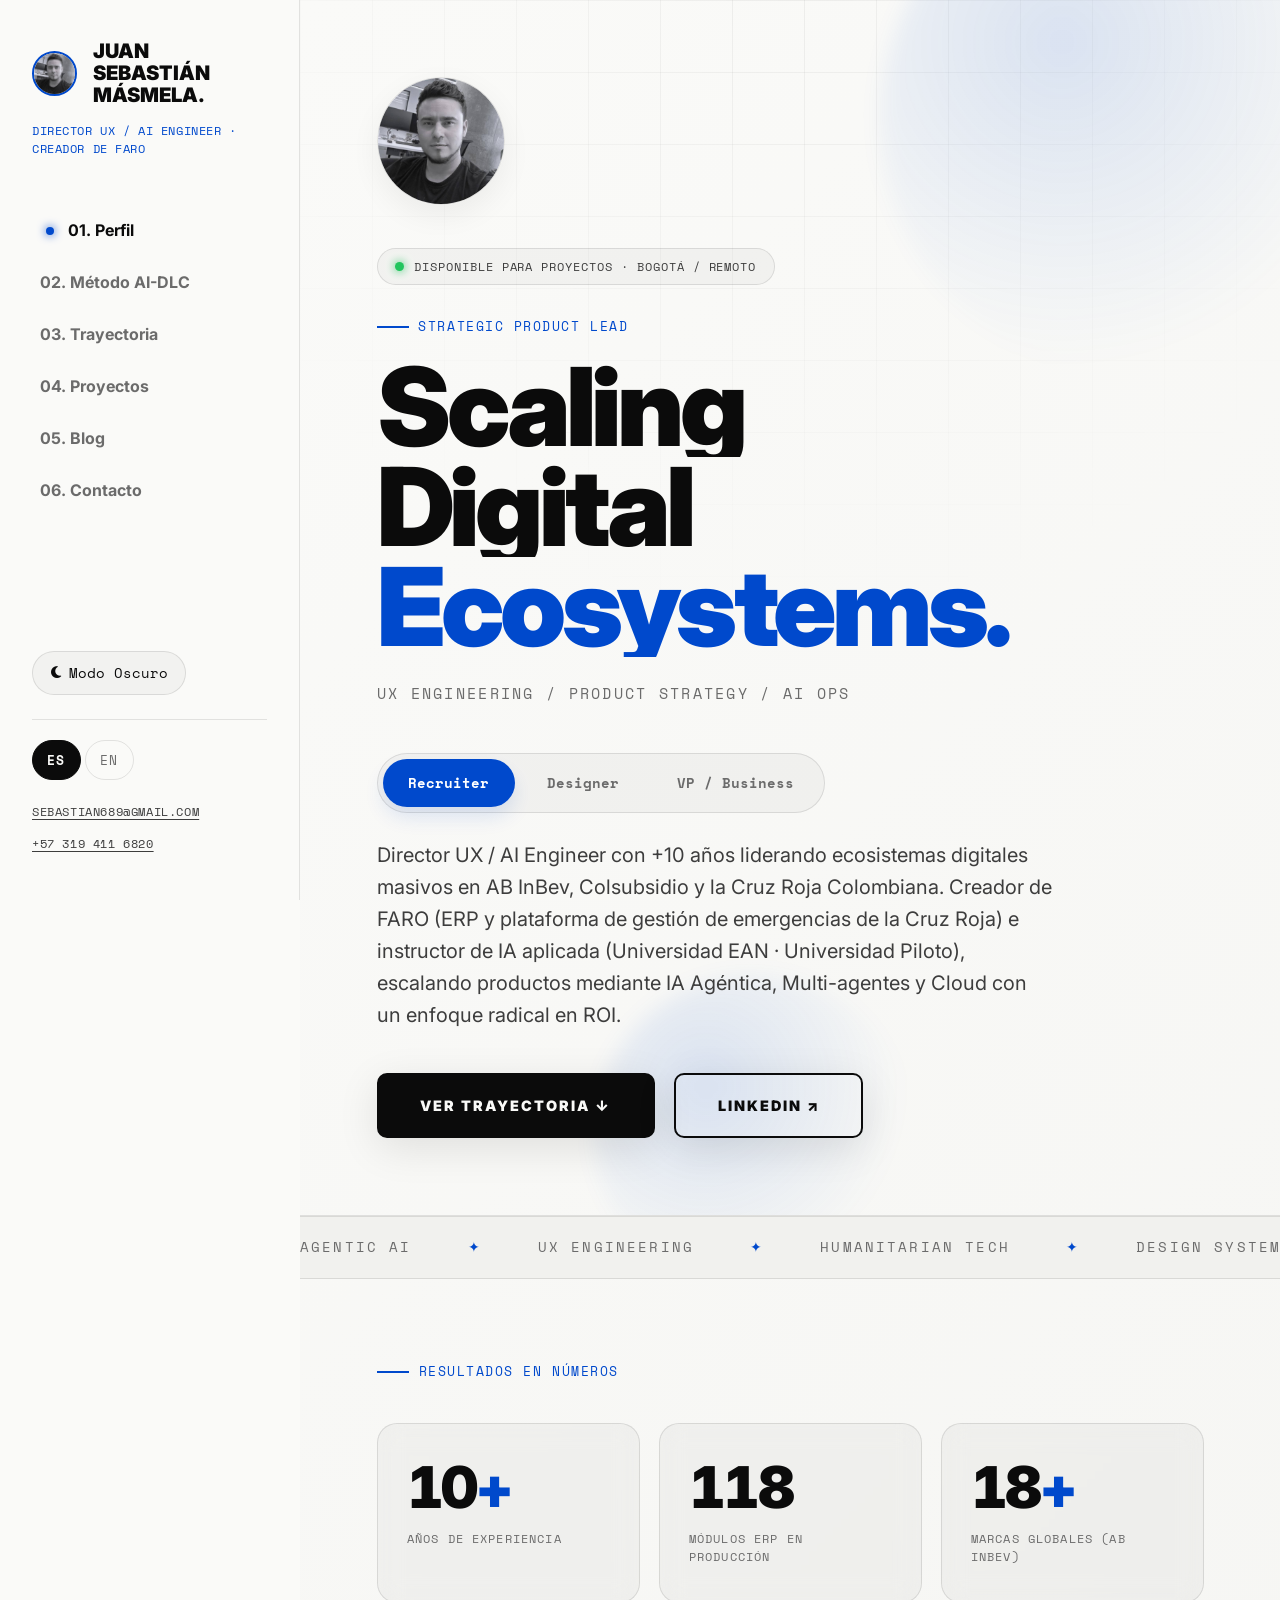
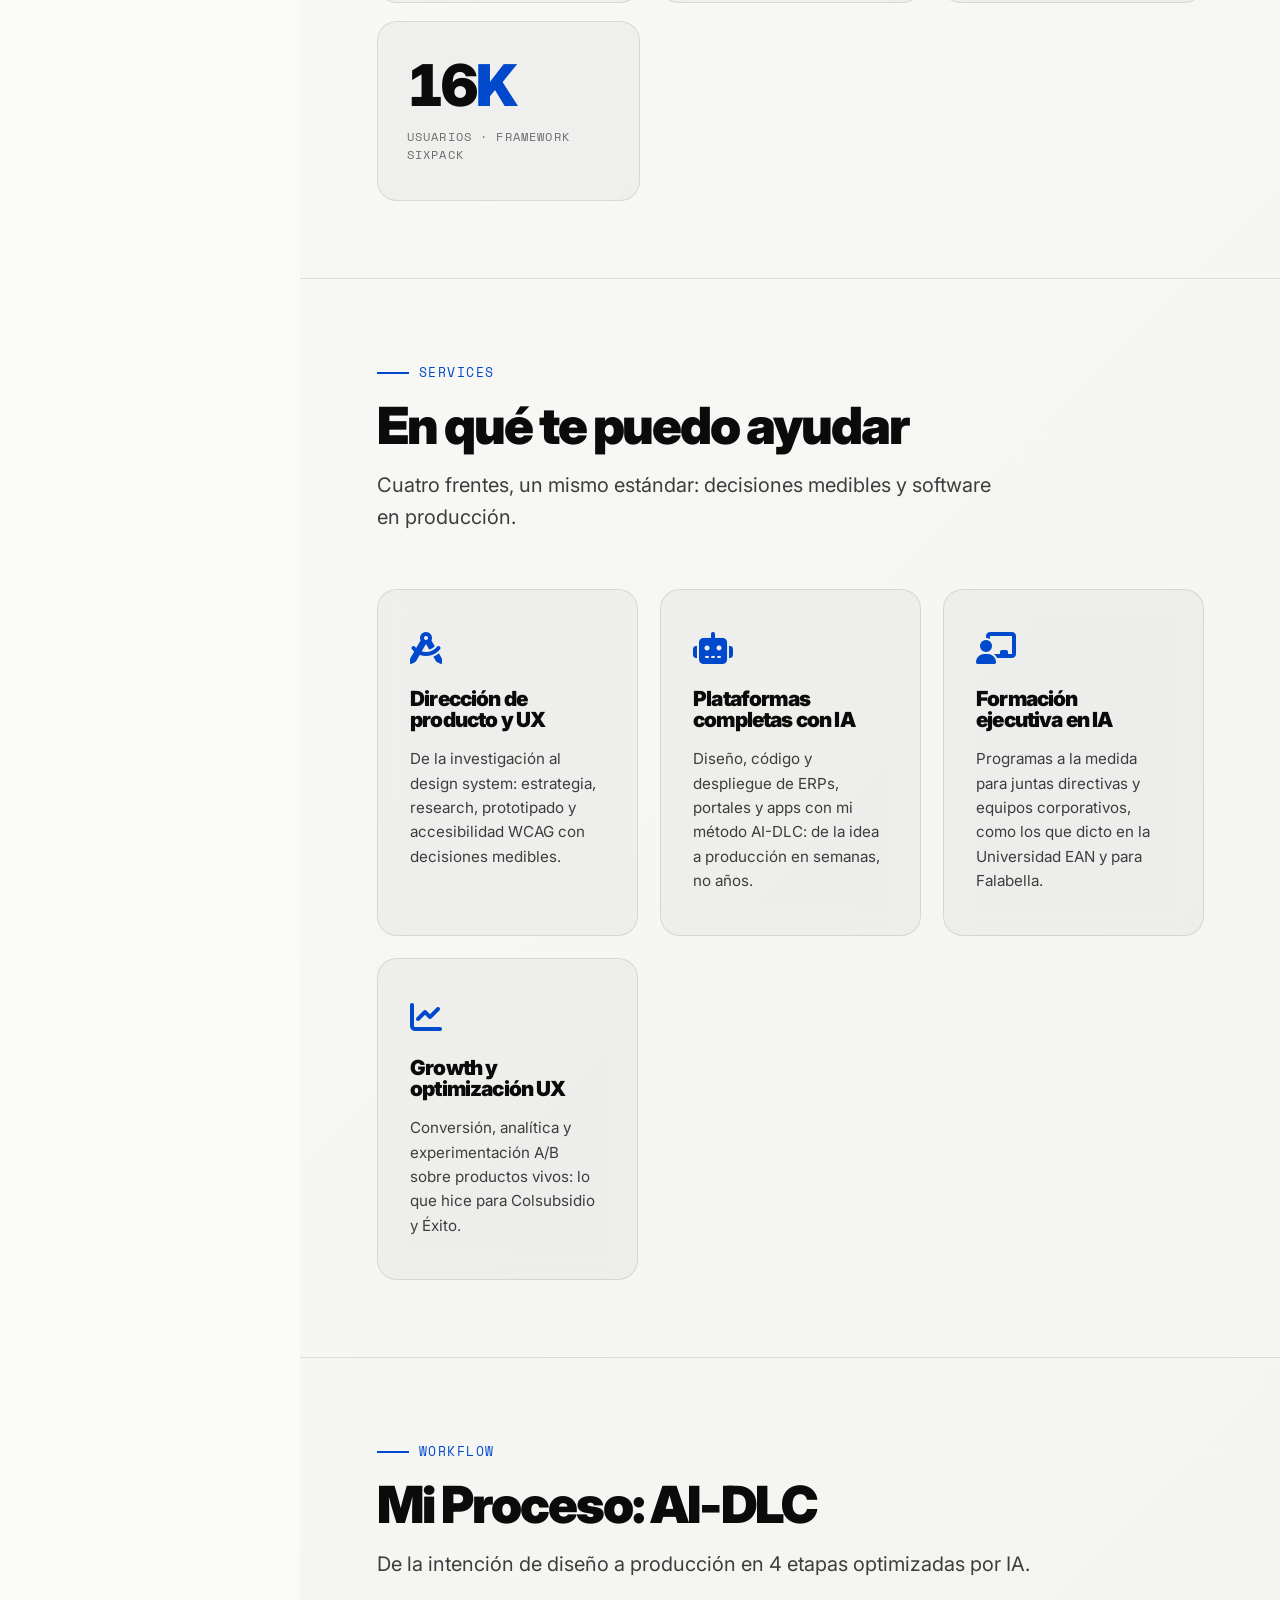
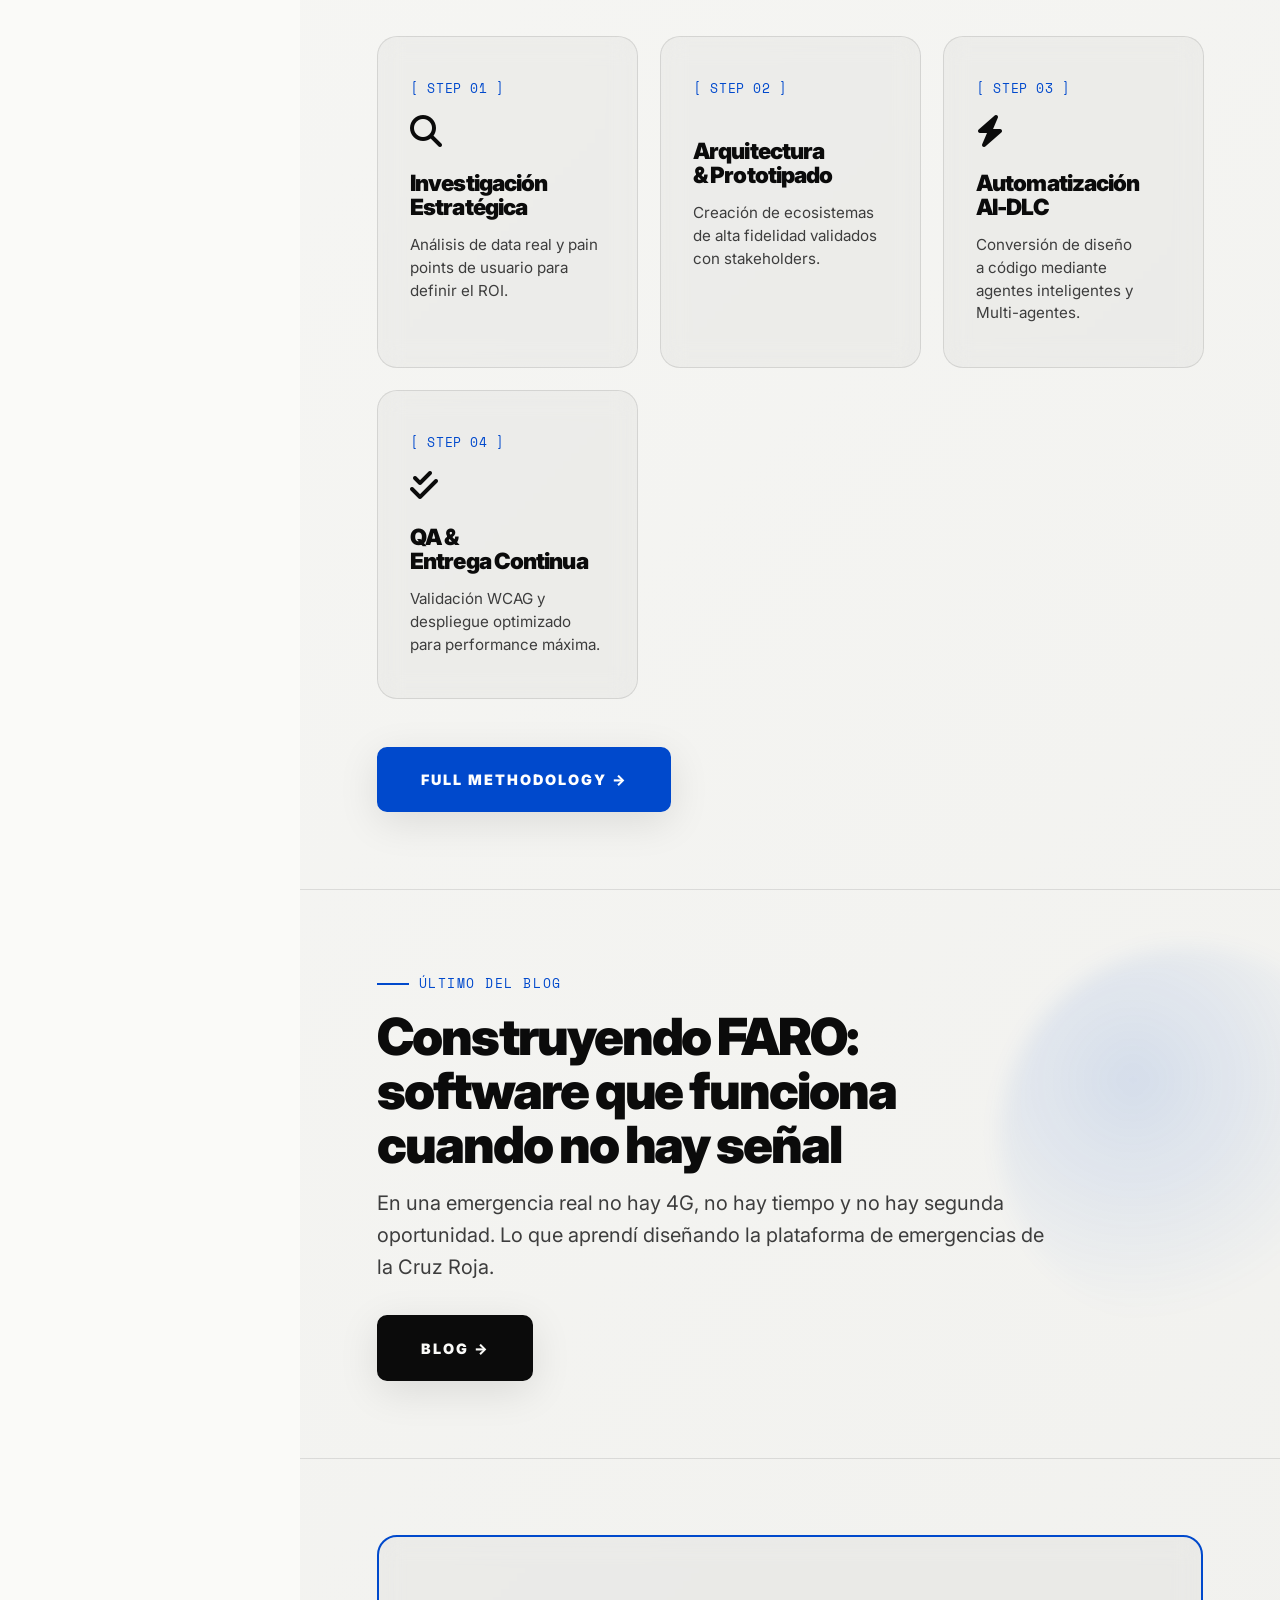
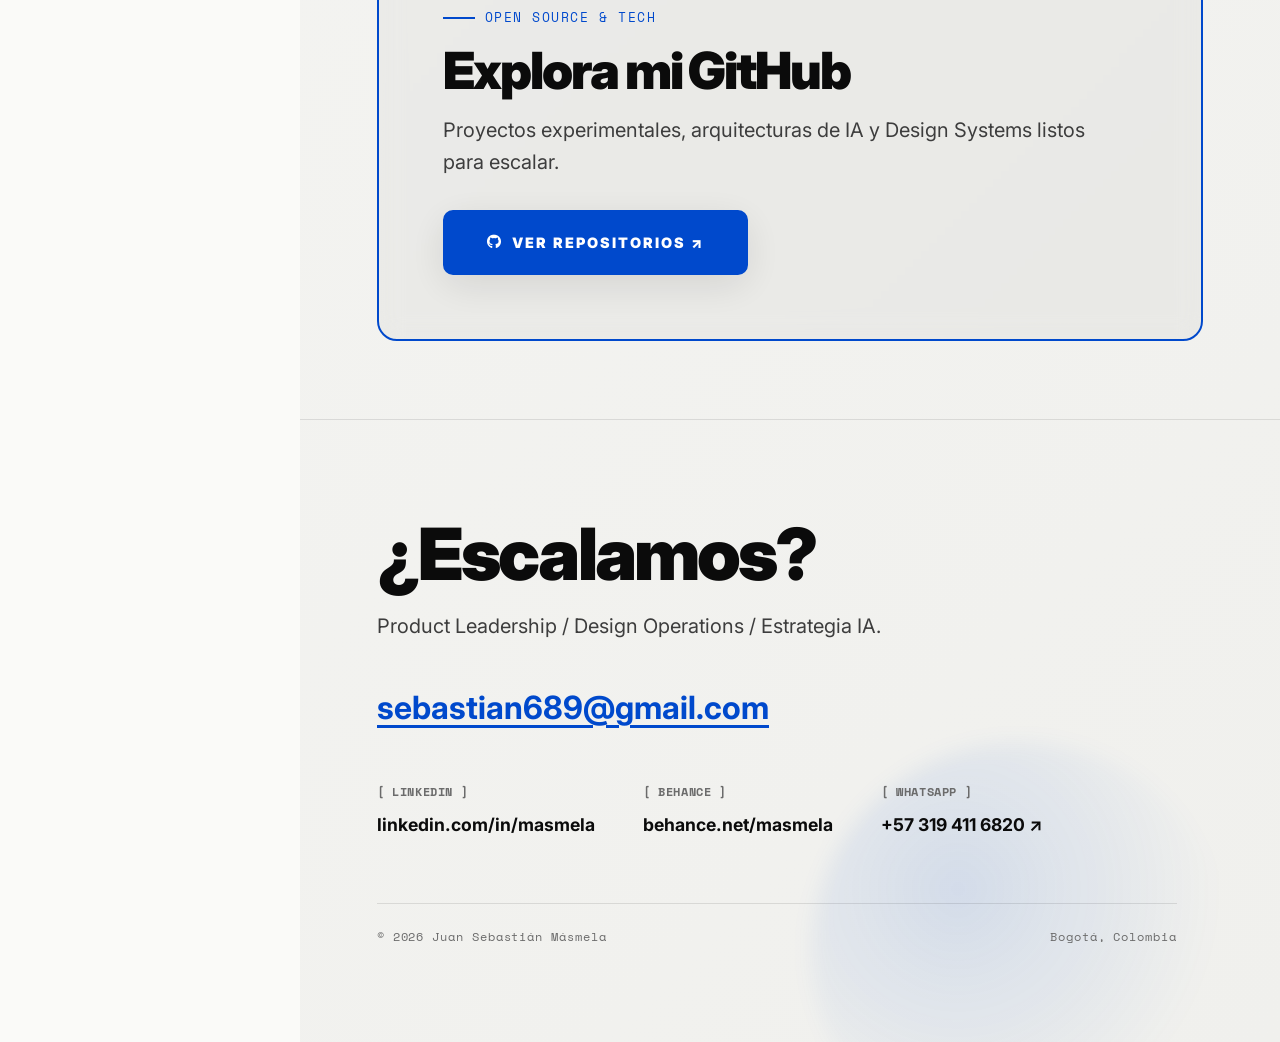
==== commit 228d7e31: "Más información y UX: casos de estudio por proyecto, servicios y disponibilidad - Cada tarjeta de pr" ====
--- a/index.html
+++ b/index.html
@@ -71,6 +71,7 @@
                 <div style="margin-bottom: 2.2rem;">
                     <img src="foto.jpg" alt="Juan Sebastián Másmela" width="128" height="128" style="width:128px; height:128px; border-radius:50%; object-fit:cover; border:1px solid var(--line); box-shadow: var(--shadow);">
                 </div>
+                <div><span class="chip-avail" data-key="avail">Disponible para proyectos · Bogotá / Remoto</span></div>
                 <span class="eyebrow">Strategic Product Lead</span>
                 <h1 class="txt-huge" style="margin-top:1.2rem; line-height:0.92;">
                     <span class="kinetic" data-delay="0">Scaling</span>
@@ -107,6 +108,15 @@
         <section id="stats">
             <span class="eyebrow reveal" data-key="title_stats">Resultados en números</span>
             <div id="stats-grid" class="stats-grid" style="margin-top:2.5rem;"></div>
+        </section>
+
+        <section id="services">
+            <div style="margin-bottom: 3.5rem;" class="reveal">
+                <span class="eyebrow">Services</span>
+                <h2 data-key="title_services" class="txt-title" style="margin-top:1rem;">En qué te puedo ayudar</h2>
+                <p class="txt-lead" data-key="desc_services" style="margin-top:1rem;"></p>
+            </div>
+            <div id="services-grid" class="process-grid"></div>
         </section>
 
         <section id="process">
@@ -157,8 +167,8 @@
                         <a href="https://behance.net/masmela" target="_blank" rel="noopener">behance.net/masmela</a>
                     </div>
                     <div class="contact-item">
-                        <span class="mono">[ Phone / WhatsApp ]</span>
-                        <a href="tel:+573194116820">+57 319 411 6820</a>
+                        <span class="mono">[ WhatsApp ]</span>
+                        <a href="https://wa.me/573194116820" target="_blank" rel="noopener">+57 319 411 6820 ↗</a>
                     </div>
                 </div>
                 <div class="footer-note">
--- a/style.css
+++ b/style.css
@@ -213,7 +213,17 @@
     position: relative; overflow: hidden; border-radius: var(--radius); background: #0c0c0c;
     aspect-ratio: 4 / 3; display: block; border: var(--border); box-shadow: var(--shadow);
     transition: 0.45s cubic-bezier(0.16, 1, 0.3, 1);
-}
+    padding: 0; width: 100%; text-align: left; font: inherit; color: inherit; cursor: pointer;
+}
+
+.chip-avail {
+    display: inline-flex; align-items: center; gap: 0.6rem;
+    font-family: 'Space Mono', monospace; font-size: 0.75rem; letter-spacing: 0.08em; text-transform: uppercase;
+    padding: 0.5rem 1.1rem; border-radius: 50px; border: var(--border); background: var(--card-bg); color: var(--ink-light);
+    margin-bottom: 1.6rem;
+}
+.chip-avail::before { content: ""; width: 9px; height: 9px; border-radius: 50%; background: #22C55E; box-shadow: 0 0 10px #22C55E; animation: pulse 2.4s ease-in-out infinite; }
+@keyframes pulse { 50% { opacity: 0.4; } }
 .p-img { position: absolute; inset: 0; opacity: 0.75; transition: 0.8s cubic-bezier(0.16,1,0.3,1); }
 .p-img img { width: 100%; height: 100%; object-fit: cover; object-position: top center; }
 .p-info { position: absolute; bottom: 0; left: 0; right: 0; padding: 2rem; background: linear-gradient(to top, rgba(0,0,0,0.92) 25%, transparent); z-index: 10; display: flex; flex-direction: column; gap: 0.35rem; }
